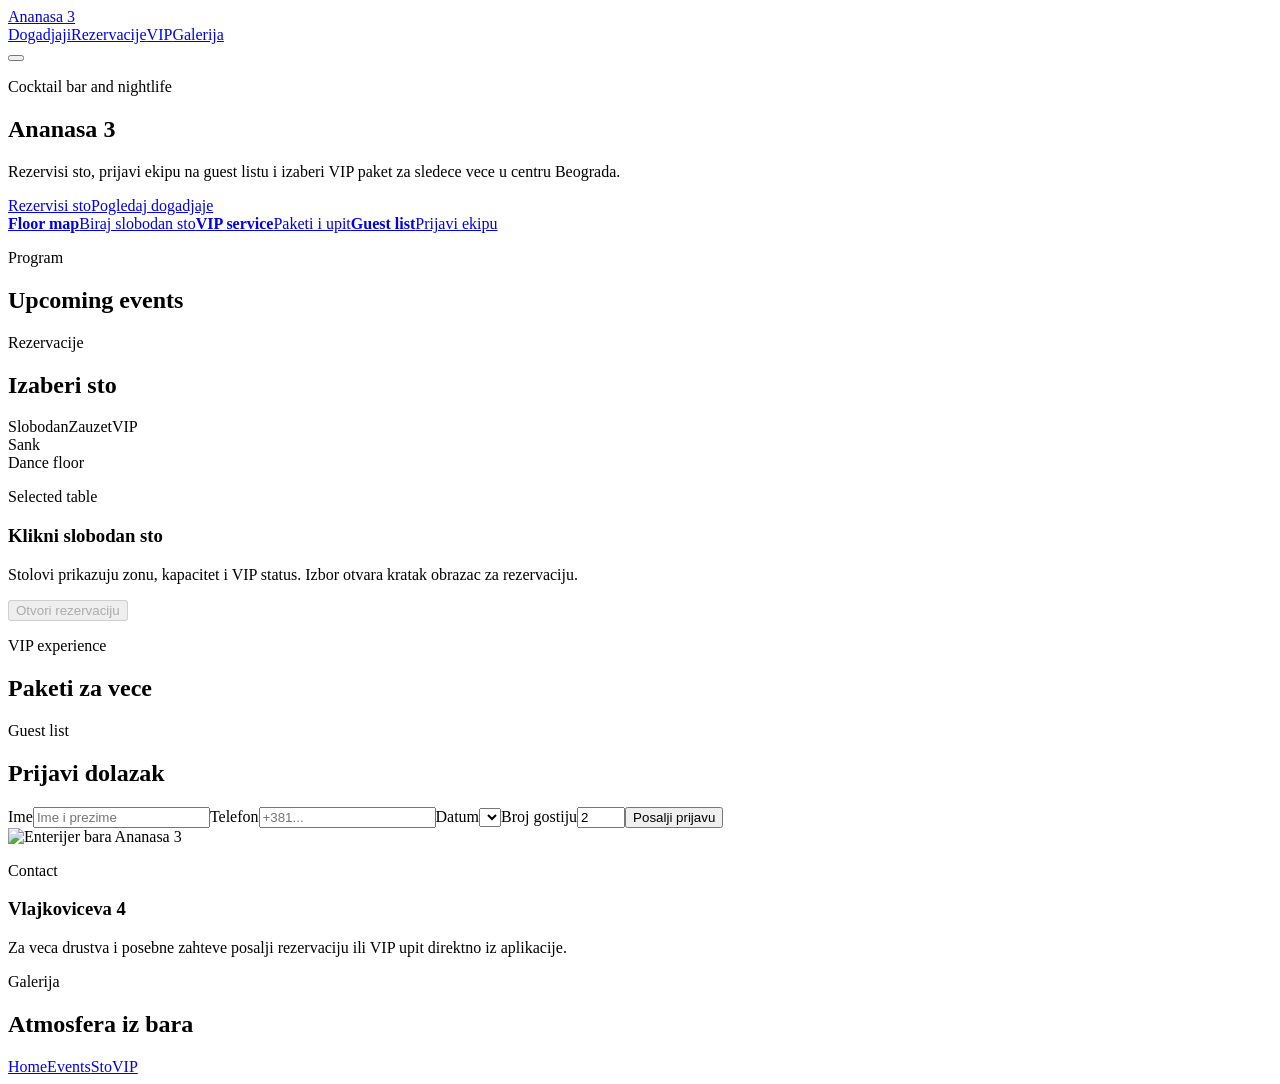
==== index.html @ ca8f6b73 "Add Ananasa demo page" ====
<!doctype html>
<html lang="sr">
  <head>
    <meta charset="UTF-8" />
    <meta name="viewport" content="width=device-width, initial-scale=1.0" />
    <title>Ananasa 3</title>
    <link rel="preconnect" href="https://fonts.googleapis.com" />
    <link rel="preconnect" href="https://fonts.gstatic.com" crossorigin />
    <link href="https://fonts.googleapis.com/css2?family=Inter:wght@400;500;600;700&family=Playfair+Display:wght@500;600;700&display=swap" rel="stylesheet" />
    <link rel="stylesheet" href="./styles.css" />
    <script src="./app.js" defer></script>
  </head>
  <body>
    <header class="site-header">
      <a class="brand" href="#home" aria-label="Ananasa 3 pocetna"><img src="https://media.base44.com/images/public/user_69c0e9232d58b2532dbbabdb/99ff3131a_472617629_639547871916582_2148296062729666960_n.jpg" alt="" /><span>Ananasa 3</span></a>
      <nav aria-label="Glavna navigacija"><a href="#events">Dogadjaji</a><a href="#tables">Rezervacije</a><a href="#vip">VIP</a><a href="#gallery">Galerija</a></nav>
      <button class="icon-button menu-toggle" type="button" aria-label="Otvori meni" aria-expanded="false"><span></span><span></span></button>
    </header>
    <main>
      <section id="home" class="hero"><div class="hero-media" aria-hidden="true"></div><div class="hero-copy"><p class="eyebrow">Cocktail bar and nightlife</p><h1>Ananasa <span>3</span></h1><p class="lede">Rezervisi sto, prijavi ekipu na guest listu i izaberi VIP paket za sledece vece u centru Beograda.</p><div class="hero-actions"><a class="button primary" href="#tables">Rezervisi sto</a><a class="button secondary" href="#events">Pogledaj dogadjaje</a></div></div><div class="hero-rail" aria-label="Brze akcije"><a href="#tables"><strong>Floor map</strong><span>Biraj slobodan sto</span></a><a href="#vip"><strong>VIP service</strong><span>Paketi i upit</span></a><a href="#guestlist"><strong>Guest list</strong><span>Prijavi ekipu</span></a></div></section>
      <section id="events" class="band"><div class="section-head"><p class="eyebrow">Program</p><h2>Upcoming events</h2></div><div id="event-grid" class="event-grid"></div></section>
      <section id="tables" class="band booking-band"><div class="section-head split-head"><div><p class="eyebrow">Rezervacije</p><h2>Izaberi sto</h2></div><div class="legend" aria-label="Legenda stolova"><span><i class="available"></i>Slobodan</span><span><i class="busy"></i>Zauzet</span><span><i class="vip"></i>VIP</span></div></div><div class="floor-wrap"><div class="floor-stage"><div class="bar-line">Sank</div><div id="table-map" class="table-map" aria-label="Mapa stolova"></div><div class="dance-floor">Dance floor</div></div><aside class="booking-panel"><p class="eyebrow">Selected table</p><h3 id="selected-table-title">Klikni slobodan sto</h3><p id="selected-table-copy">Stolovi prikazuju zonu, kapacitet i VIP status. Izbor otvara kratak obrazac za rezervaciju.</p><button id="reserve-selected" class="button primary full" type="button" disabled>Otvori rezervaciju</button></aside></div></section>
      <section id="vip" class="band"><div class="section-head"><p class="eyebrow">VIP experience</p><h2>Paketi za vece</h2></div><div id="vip-grid" class="vip-grid"></div></section>
      <section id="guestlist" class="band forms-band"><div class="section-head"><p class="eyebrow">Guest list</p><h2>Prijavi dolazak</h2></div><div class="form-layout"><form id="guest-form" class="surface-form"><label>Ime<input name="name" autocomplete="name" required placeholder="Ime i prezime" /></label><label>Telefon<input name="phone" autocomplete="tel" required placeholder="+381..." /></label><label>Datum<select name="event" id="guest-event" required></select></label><label>Broj gostiju<input name="guests" type="number" min="1" max="12" value="2" required /></label><button class="button primary" type="submit">Posalji prijavu</button></form><div class="editorial"><img src="https://media.base44.com/images/public/6a0f6ab8b7a925941d91c273/33bd55648_2025-05-072.webp" alt="Enterijer bara Ananasa 3" /><div><p class="eyebrow">Contact</p><h3>Vlajkoviceva 4</h3><p>Za veca drustva i posebne zahteve posalji rezervaciju ili VIP upit direktno iz aplikacije.</p></div></div></div></section>
      <section id="gallery" class="band gallery-band"><div class="section-head"><p class="eyebrow">Galerija</p><h2>Atmosfera iz bara</h2></div><div id="gallery-grid" class="gallery-grid"></div></section>
    </main>
    <nav class="mobile-dock" aria-label="Mobilna navigacija"><a href="#home">Home</a><a href="#events">Events</a><a href="#tables">Sto</a><a href="#vip">VIP</a></nav>
    <dialog id="action-modal"><button class="icon-button modal-close" type="button" aria-label="Zatvori">x</button><div id="modal-content"></div></dialog><div id="toast" role="status" aria-live="polite"></div>
  </body>
</html>
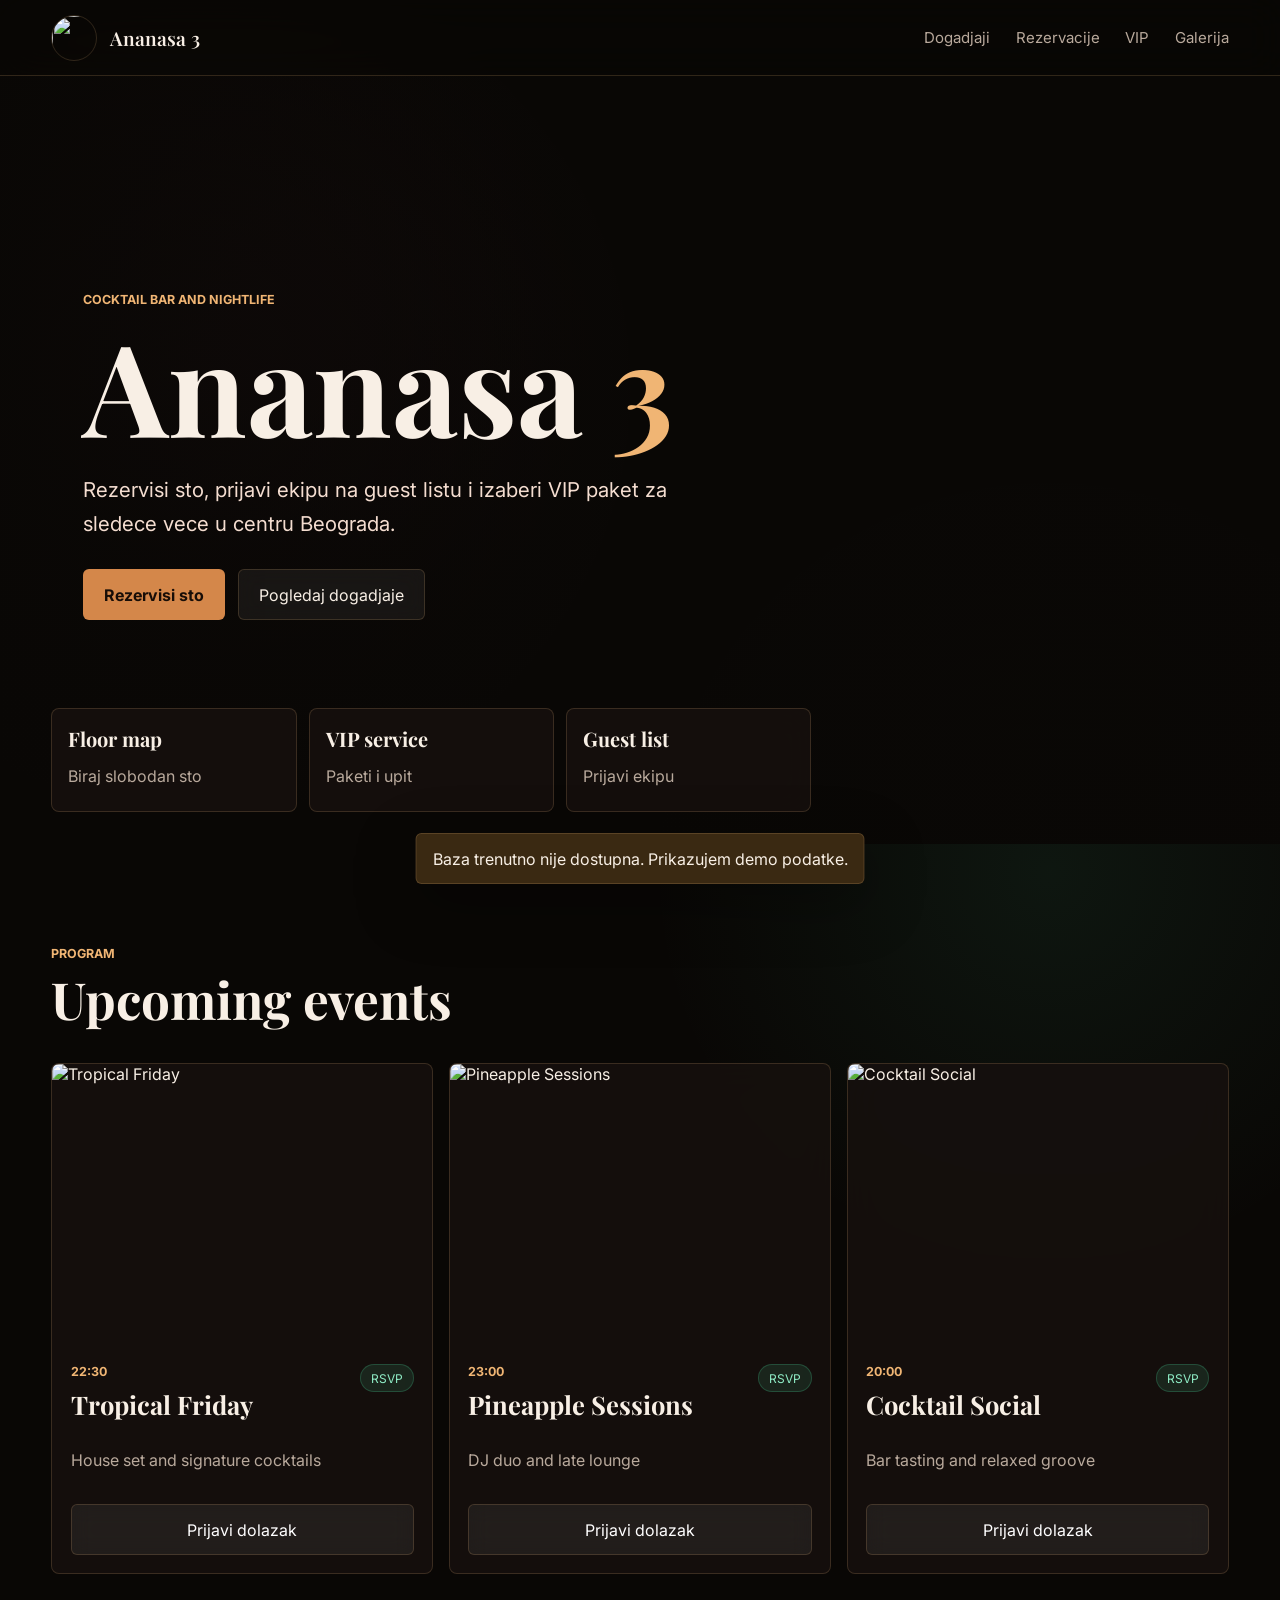
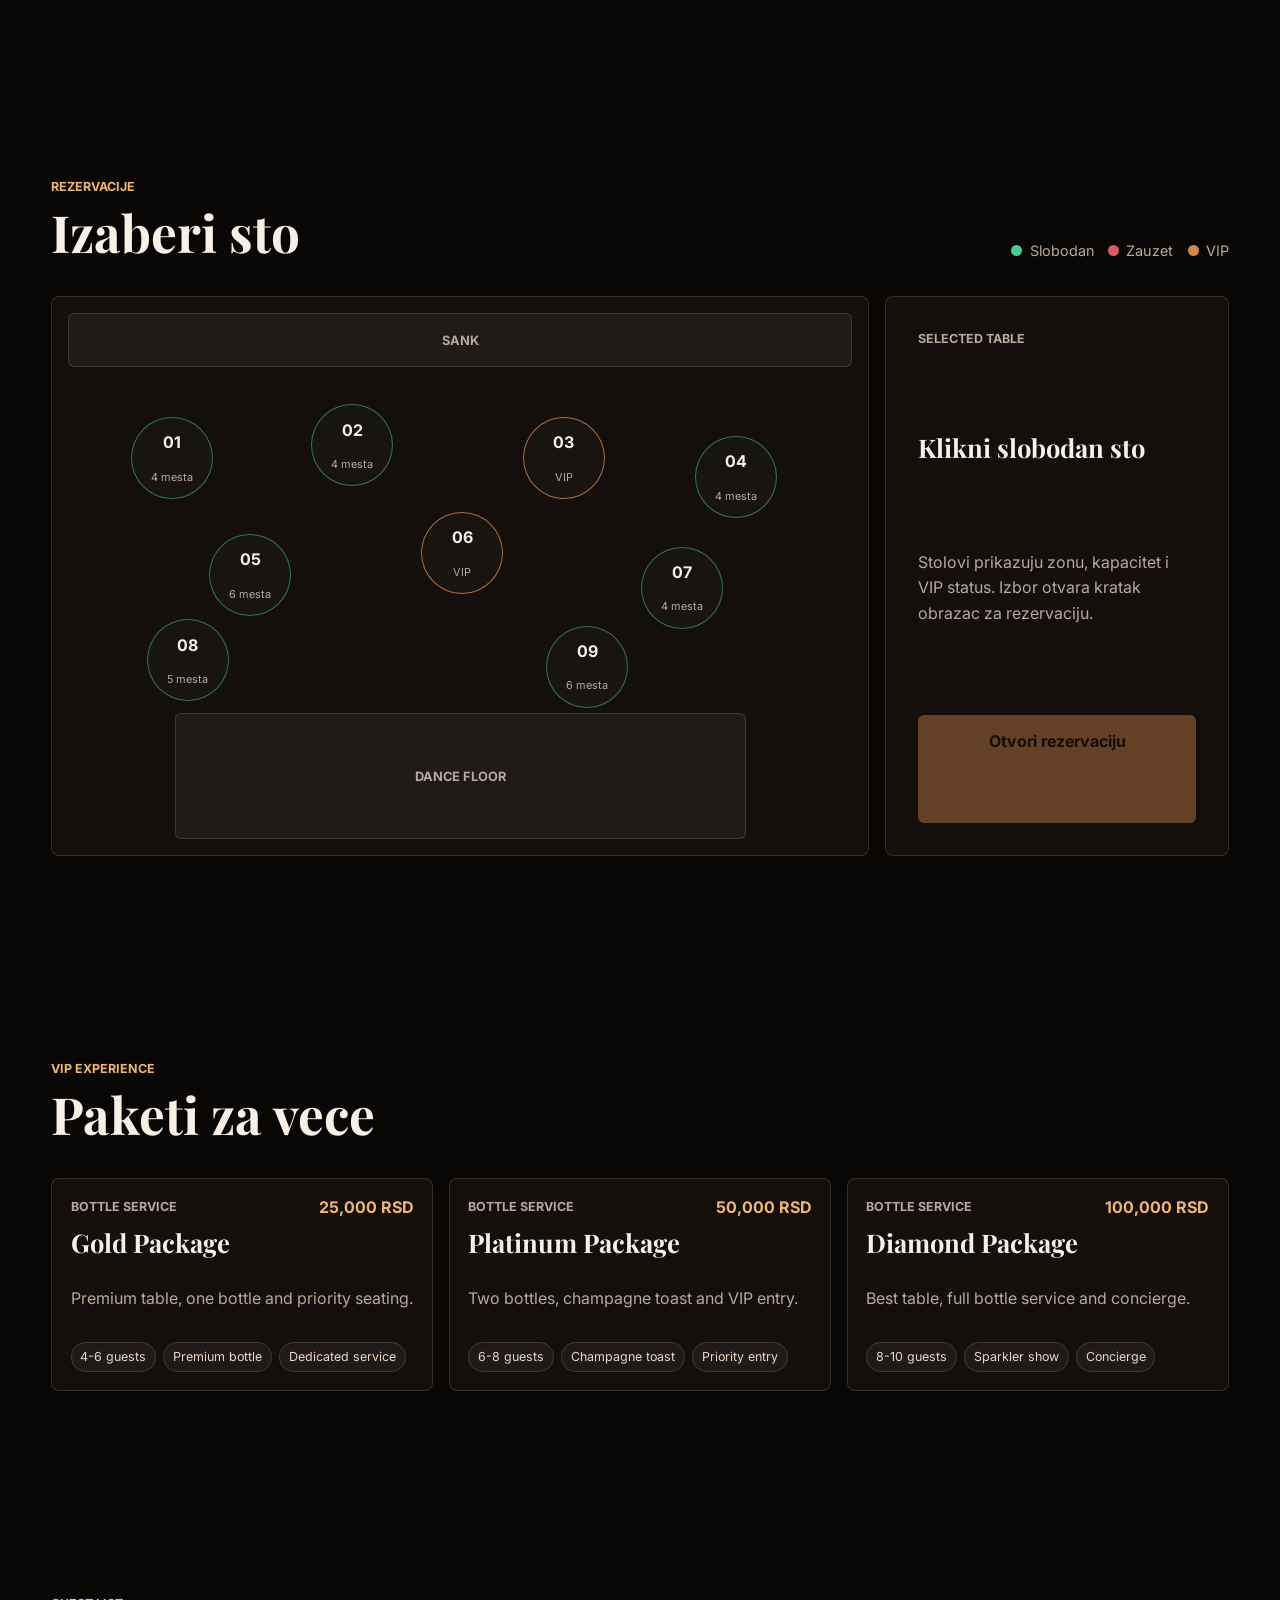
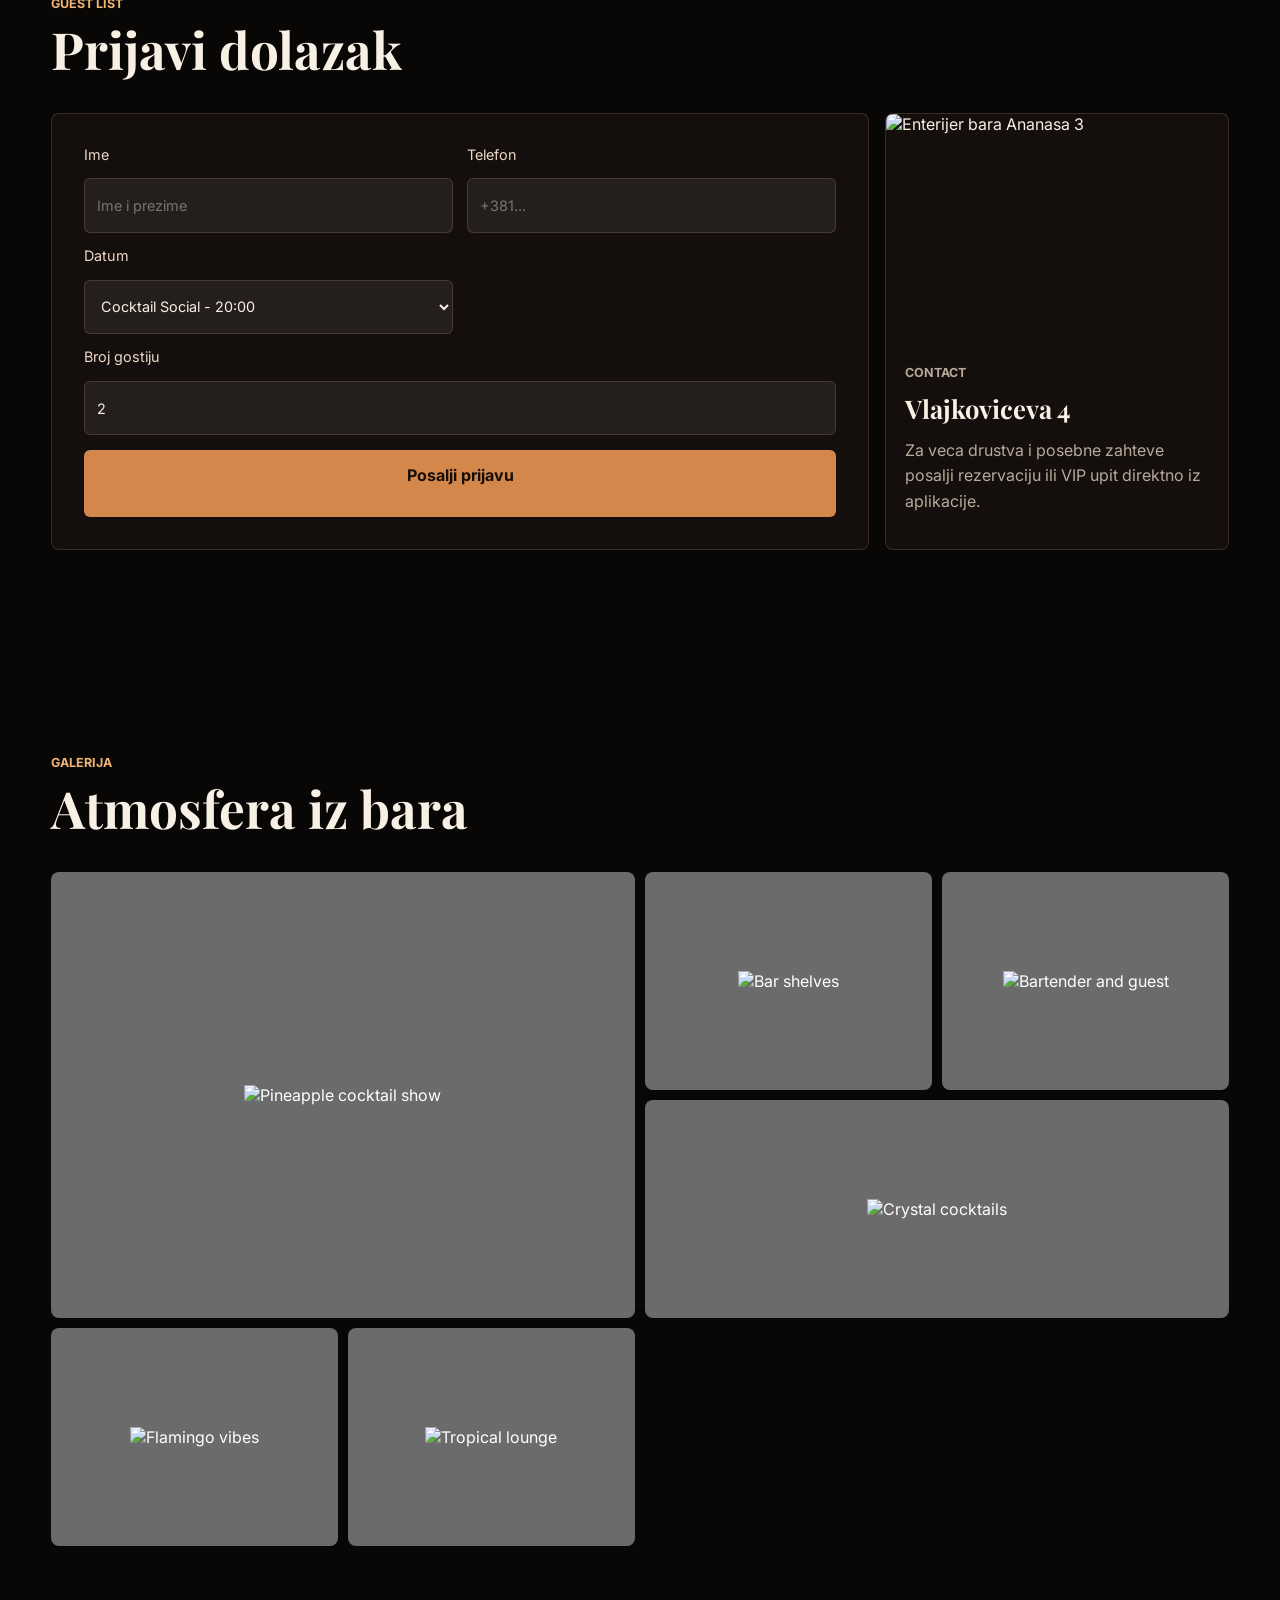
==== commit 1b039fe8: "Bust cached booking script on demo" ====
--- a/index.html
+++ b/index.html
@@ -8,7 +8,7 @@
     <link rel="preconnect" href="https://fonts.gstatic.com" crossorigin />
     <link href="https://fonts.googleapis.com/css2?family=Inter:wght@400;500;600;700&family=Playfair+Display:wght@500;600;700&display=swap" rel="stylesheet" />
     <link rel="stylesheet" href="./styles.css" />
-    <script src="./app.js" defer></script>
+    <script src="./app.js?v=20260522-booking-fix" defer></script>
   </head>
   <body>
     <header class="site-header">
--- a/styles.css
+++ b/styles.css
@@ -0,0 +1 @@
+:root{color-scheme:dark;--bg:#090705;--panel:rgba(22,17,14,.88);--text:#f8efe5;--muted:#b9a99c;--line:rgba(232,180,124,.18);--gold:#d4874a;--peach:#f0b574;--green:#4acb91;--red:#d65d65;--display:"Playfair Display",Georgia,serif;--body:"Inter",Arial,sans-serif}*{box-sizing:border-box}html{scroll-behavior:smooth}body{background:radial-gradient(circle at 16% 8%,rgba(207,93,138,.14),transparent 27rem),radial-gradient(circle at 82% 18%,rgba(74,203,145,.08),transparent 25rem),var(--bg);color:var(--text);font-family:var(--body);margin:0}a{color:inherit;text-decoration:none}button,input,select,textarea{font:inherit}.site-header{align-items:center;backdrop-filter:blur(18px);background:rgba(9,7,5,.76);border-bottom:1px solid var(--line);display:flex;gap:1rem;height:76px;justify-content:space-between;left:0;padding:0 clamp(1rem,4vw,4rem);position:fixed;right:0;top:0;z-index:10}.brand,.brand img,.site-header nav,.hero-actions,.legend,.icon-button{align-items:center;display:flex}.brand{gap:.8rem;font-family:var(--display);font-size:1.2rem;font-weight:600}.brand img{border:1px solid var(--line);border-radius:50%;height:46px;object-fit:cover;width:46px}.site-header nav{color:var(--muted);font-size:.94rem;gap:clamp(.8rem,2vw,1.8rem)}.site-header nav a:hover,.mobile-dock a:hover{color:var(--peach)}.menu-toggle{display:none;flex-direction:column;gap:5px}.menu-toggle span{background:currentColor;height:2px;width:18px}main{overflow:hidden;padding-top:76px}.hero{display:grid;min-height:calc(100svh - 132px);padding:clamp(1rem,3vw,2rem);place-items:end start;position:relative}.hero-media{background:linear-gradient(90deg,rgba(9,7,5,.92),rgba(9,7,5,.45) 52%,rgba(9,7,5,.8)),linear-gradient(180deg,rgba(9,7,5,.16),rgba(9,7,5,.95)),url("https://media.base44.com/images/public/6a0f6ab8b7a925941d91c273/b2779a528_2025-05-071.jpg") center/cover;inset:0;position:absolute}.hero-copy{max-width:720px;padding:clamp(1rem,4vw,4rem);padding-bottom:clamp(10rem,15vw,13rem);position:relative;z-index:1}.eyebrow{color:var(--peach);font-size:.78rem;font-weight:700;letter-spacing:0;margin:0 0 .75rem;text-transform:uppercase}h1,h2,h3{font-family:var(--display);letter-spacing:0;line-height:1.04;margin:0}h1{font-size:clamp(3.7rem,10vw,9rem)}h1 span,.price{color:var(--peach)}h2{font-size:clamp(2rem,4vw,4.5rem)}h3{font-size:clamp(1.35rem,2vw,2rem)}.lede{color:#f4ddd0;font-size:clamp(1rem,1.6vw,1.3rem);line-height:1.65;max-width:590px}.hero-actions{flex-wrap:wrap;gap:.8rem;margin-top:1.8rem}.button,.icon-button{border:1px solid transparent;cursor:pointer;transition:180ms ease}.button{border-radius:6px;display:inline-flex;justify-content:center;min-height:48px;padding:.9rem 1.25rem}.button.primary{background:var(--gold);color:#170d07;font-weight:700}.button.primary:hover{background:var(--peach)}.button.secondary{backdrop-filter:blur(10px);background:rgba(255,255,255,.06);border-color:var(--line)}.button.secondary:hover,.icon-button:hover{border-color:rgba(240,181,116,.44);color:var(--peach)}.button.full{width:100%}.button:disabled{cursor:not-allowed;opacity:.42}.hero-rail{bottom:clamp(1rem,3vw,2rem);display:grid;gap:.75rem;grid-template-columns:repeat(3,minmax(0,1fr));left:clamp(1rem,4vw,4rem);max-width:760px;position:absolute;right:clamp(1rem,4vw,4rem);z-index:1}.hero-rail a,.event-card,.package-card,.booking-panel,.floor-stage,.surface-form,.editorial,dialog{backdrop-filter:blur(18px);background:var(--panel);border:1px solid var(--line)}.hero-rail a{border-radius:8px;display:grid;gap:.35rem;min-height:104px;padding:1rem}.hero-rail strong{font-family:var(--display);font-size:1.25rem}.hero-rail span,.muted,.event-meta,.booking-panel p,.package-card p,.editorial p{color:var(--muted);line-height:1.6}.band{padding:clamp(4rem,8vw,7rem) clamp(1rem,4vw,4rem);position:relative}.section-head{margin-bottom:clamp(1.4rem,3vw,2.3rem)}.split-head,.floor-wrap,.form-layout{display:grid;gap:1rem;grid-template-columns:minmax(0,1fr) minmax(290px,.42fr)}.legend{align-self:end;flex-wrap:wrap;gap:.9rem;justify-content:end}.legend span{align-items:center;color:var(--muted);display:inline-flex;gap:.45rem;font-size:.9rem}.legend i{border-radius:50%;display:block;height:11px;width:11px}.legend .available{background:var(--green)}.legend .busy{background:var(--red)}.legend .vip{background:var(--gold)}.event-grid,.vip-grid{display:grid;gap:1rem;grid-template-columns:repeat(3,minmax(0,1fr))}.event-card,.package-card{border-radius:8px;overflow:hidden}.event-card img{aspect-ratio:1.35;display:block;object-fit:cover;width:100%}.event-body,.package-card{display:grid;gap:.9rem;padding:1.15rem}.event-top,.package-top{align-items:start;display:flex;gap:.8rem;justify-content:space-between}.pill{background:rgba(74,203,145,.12);border:1px solid rgba(74,203,145,.24);border-radius:999px;color:#90edc6;font-size:.75rem;padding:.35rem .6rem;white-space:nowrap}.floor-stage,.booking-panel{border-radius:8px}.floor-stage{min-height:560px;overflow:hidden;padding:1rem;position:relative}.bar-line,.dance-floor{background:rgba(255,255,255,.05);border:1px solid var(--line);border-radius:6px;color:var(--muted);display:grid;font-size:.8rem;font-weight:700;letter-spacing:0;place-items:center;text-transform:uppercase}.bar-line{height:54px}.dance-floor{bottom:1rem;height:126px;left:15%;position:absolute;right:15%}.table-map{inset:82px 1rem 160px;position:absolute}.table{align-items:center;background:#181410;border:1px solid rgba(74,203,145,.52);border-radius:50%;color:var(--text);display:grid;height:clamp(58px,7vw,82px);justify-items:center;padding:.35rem;position:absolute;text-align:center;width:clamp(58px,7vw,82px)}.table span{color:var(--muted);font-size:.68rem}.table:hover,.table.selected{box-shadow:0 0 0 3px rgba(240,181,116,.16);transform:translateY(-2px)}.table.vip{border-color:rgba(212,135,74,.78)}.table.busy{border-color:rgba(214,93,101,.44);color:#a89891;cursor:not-allowed}.booking-panel{display:grid;gap:1rem;min-height:300px;padding:clamp(1rem,2.5vw,2rem)}.package-card{cursor:pointer}.package-card:hover{border-color:rgba(240,181,116,.42);transform:translateY(-2px)}.price{font-weight:700}.feature-list{display:flex;flex-wrap:wrap;gap:.45rem}.feature-list span{background:rgba(255,255,255,.05);border:1px solid var(--line);border-radius:999px;color:#ead5c7;font-size:.78rem;padding:.38rem .55rem}.surface-form{border-radius:8px;display:grid;gap:.9rem;grid-template-columns:repeat(2,minmax(0,1fr));padding:clamp(1rem,2.5vw,2rem)}label{color:#edd8ca;display:grid;gap:.45rem;font-size:.9rem}input,select,textarea{background:rgba(255,255,255,.07);border:1px solid var(--line);border-radius:6px;color:var(--text);min-height:46px;padding:.75rem;width:100%}textarea{min-height:100px;resize:vertical}.surface-form button,.surface-form label:last-of-type{grid-column:1/-1}.editorial{border-radius:8px;display:grid;grid-template-rows:minmax(230px,1fr) auto;overflow:hidden}.editorial img{height:100%;object-fit:cover;width:100%}.editorial div{padding:1.2rem}.gallery-grid{display:grid;gap:.65rem;grid-auto-rows:clamp(120px,17vw,245px);grid-template-columns:repeat(4,minmax(0,1fr))}.gallery-button{border:0;border-radius:8px;cursor:zoom-in;min-height:0;overflow:hidden;padding:0}.gallery-button img{height:100%;object-fit:cover;transition:transform 300ms ease;width:100%}.gallery-button:hover img{transform:scale(1.04)}.gallery-button.wide{grid-column:span 2}.gallery-button.tall{grid-row:span 2}.icon-button{background:rgba(255,255,255,.06);border-color:var(--line);border-radius:6px;color:var(--text);height:42px;justify-content:center;width:42px}dialog{border-radius:8px;color:var(--text);max-height:calc(100vh - 2rem);max-width:min(560px,calc(100vw - 2rem));padding:clamp(1rem,3vw,2rem);width:100%}dialog::backdrop{backdrop-filter:blur(8px);background:rgba(0,0,0,.78)}.modal-close{position:absolute;right:1rem;top:1rem}.modal-stack,.modal-form{display:grid;gap:.85rem}.modal-form{margin-top:1rem}.modal-form.two{grid-template-columns:repeat(2,minmax(0,1fr))}.modal-form .wide{grid-column:1/-1}.lightbox-image{border-radius:6px;max-height:70vh;object-fit:contain;width:100%}#toast{background:#24170f;border:1px solid var(--line);border-radius:6px;bottom:1rem;box-shadow:0 18px 60px rgba(0,0,0,.35);left:50%;opacity:0;padding:.9rem 1rem;pointer-events:none;position:fixed;transform:translate(-50%,1rem);transition:180ms ease;z-index:30}#toast.show{opacity:1;transform:translate(-50%,0)}#toast[data-tone="warning"]{background:#3a2912}#toast[data-tone="error"]{background:#3b1719}.mobile-dock{display:none}@media(max-width:920px){.site-header nav{background:rgba(9,7,5,.96);border:1px solid var(--line);border-radius:8px;display:none;flex-direction:column;left:1rem;padding:1rem;position:absolute;right:1rem;top:68px}.site-header nav.open,.menu-toggle{display:flex}.hero-copy{align-self:center;padding-bottom:18rem}.hero-rail,.event-grid,.vip-grid,.split-head,.floor-wrap,.form-layout{grid-template-columns:1fr}.hero-rail{position:absolute}.legend{justify-content:start}.gallery-grid{grid-template-columns:repeat(2,minmax(0,1fr))}}@media(max-width:640px){main{padding-bottom:68px}.site-header{height:68px}.brand img{height:40px;width:40px}.hero-copy{padding-inline:.25rem}.hero-rail{left:1rem;right:1rem}.band{padding-inline:1rem}.floor-stage{min-height:490px}.table-map{bottom:146px}.surface-form,.modal-form.two{grid-template-columns:1fr}.mobile-dock{backdrop-filter:blur(18px);background:rgba(9,7,5,.92);border-top:1px solid var(--line);bottom:0;display:grid;font-size:.82rem;grid-template-columns:repeat(4,minmax(0,1fr));left:0;position:fixed;right:0;text-align:center;z-index:12}.mobile-dock a{color:var(--muted);min-height:64px;padding:1.35rem .35rem}}
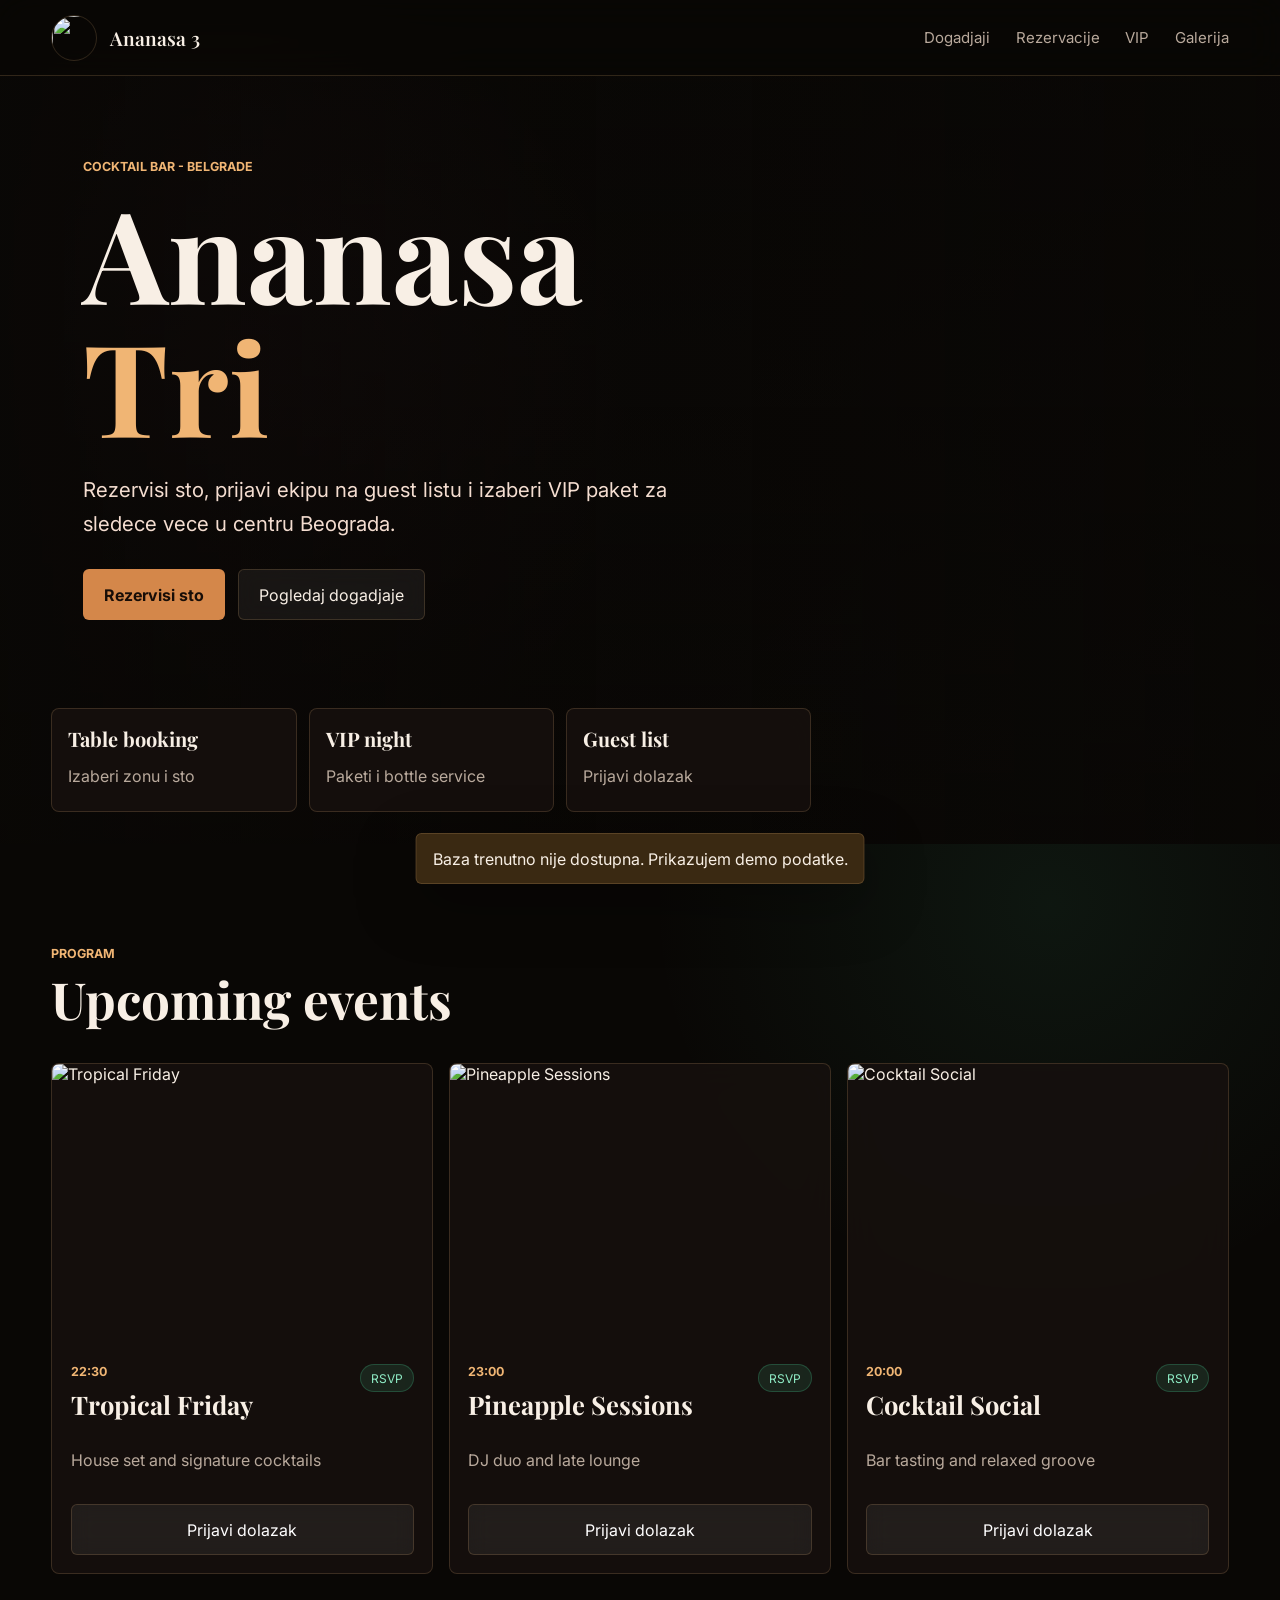
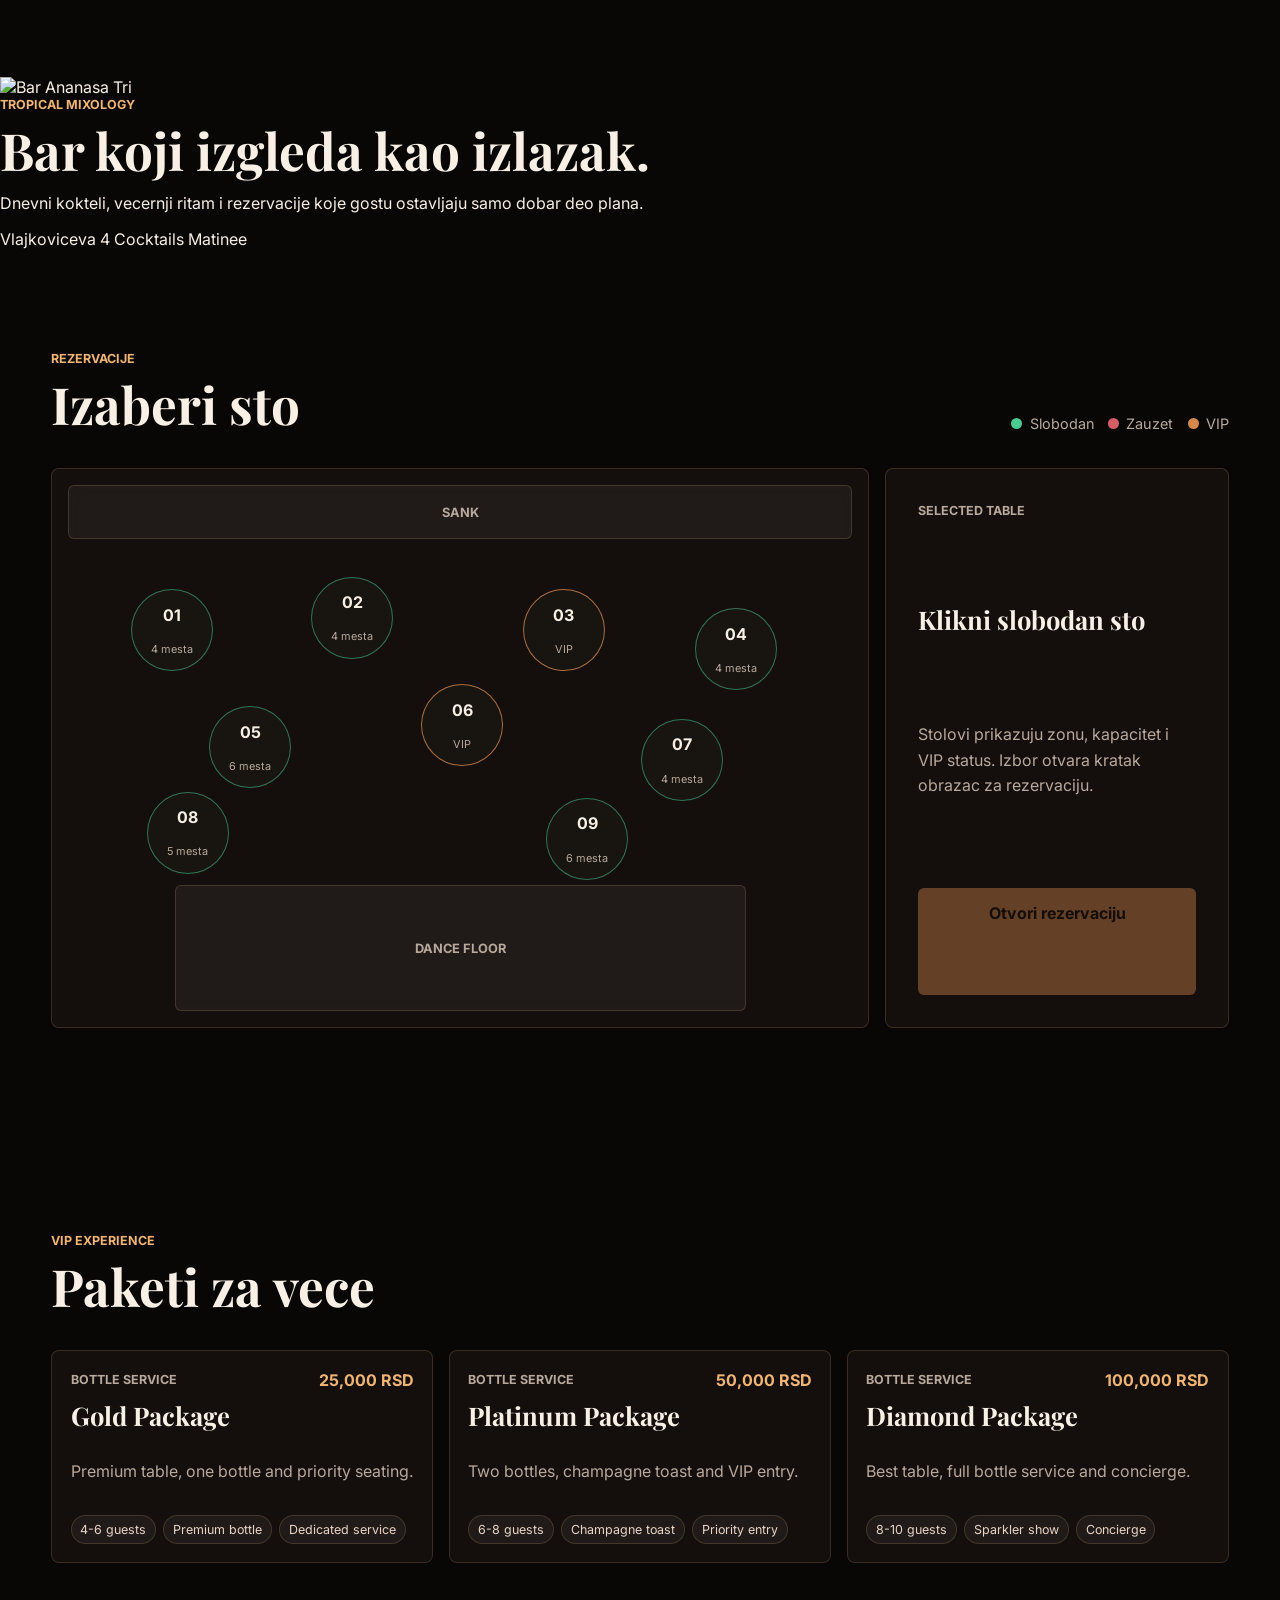
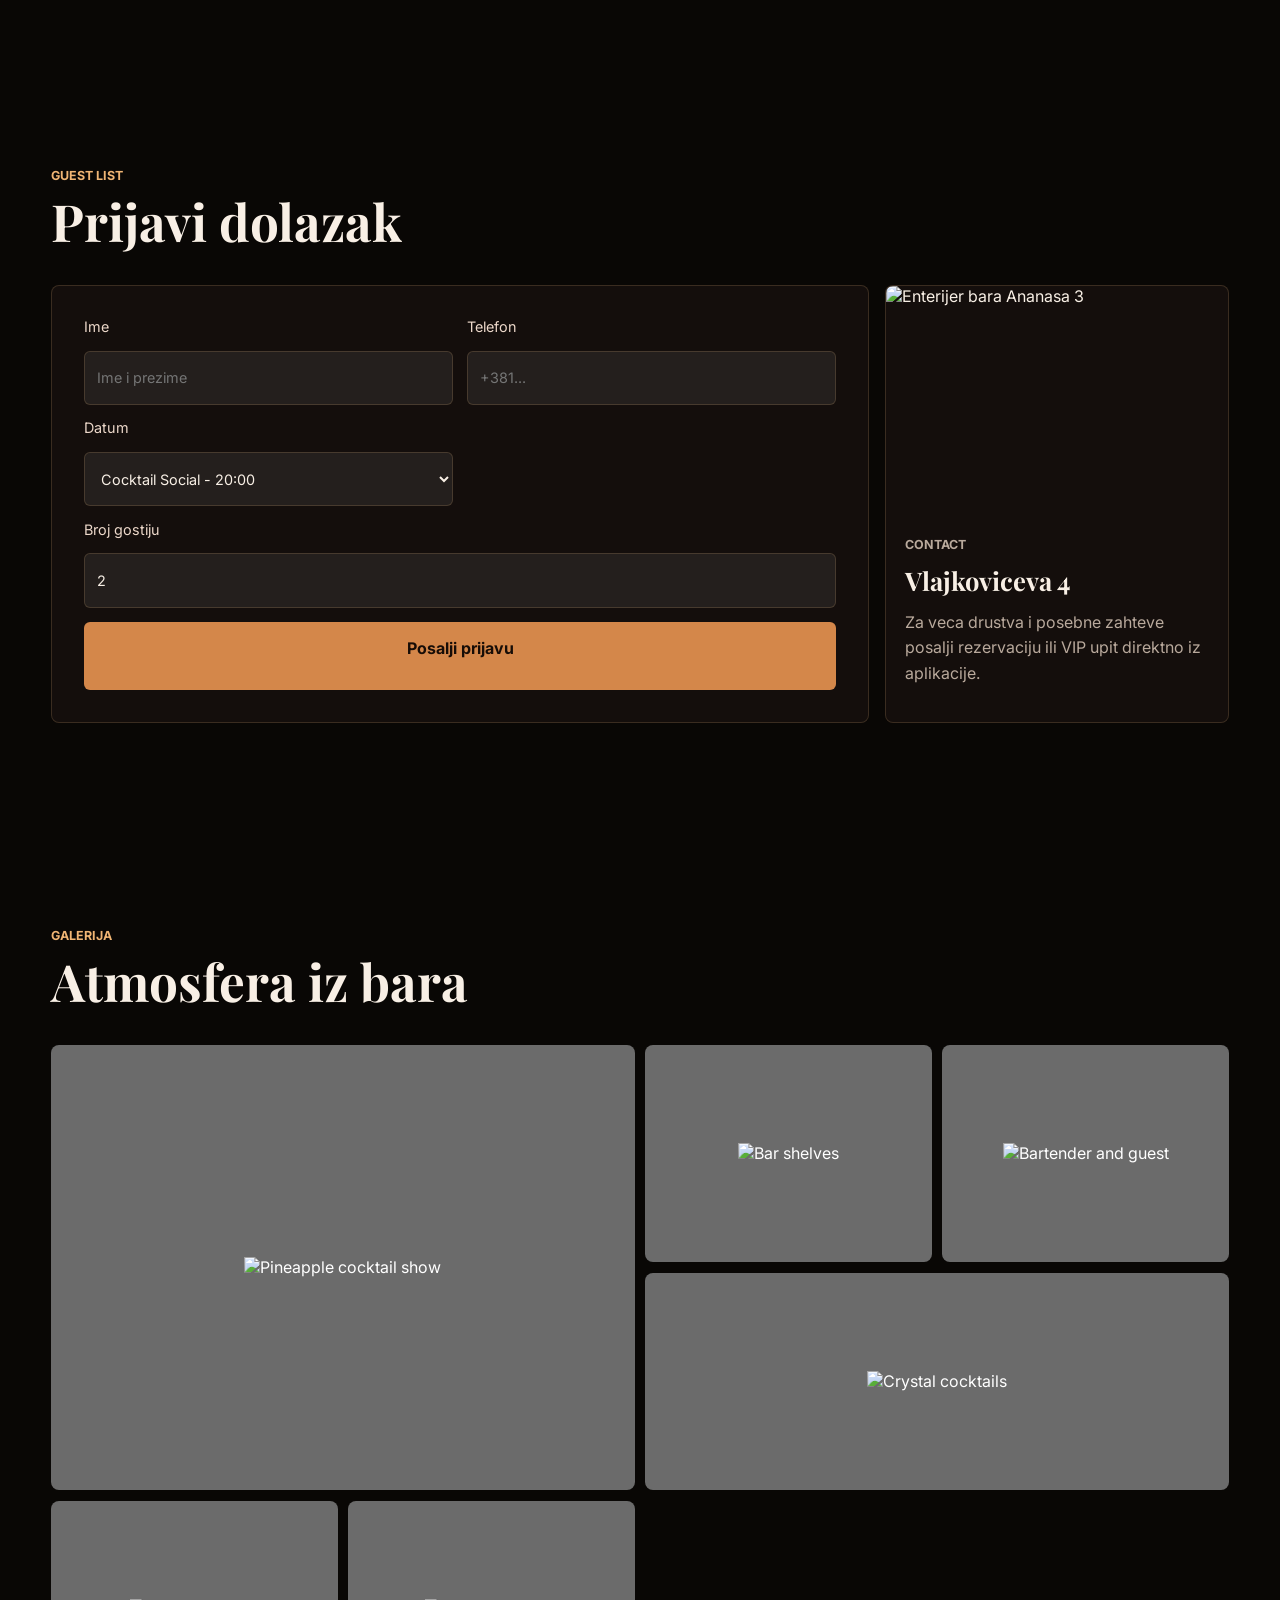
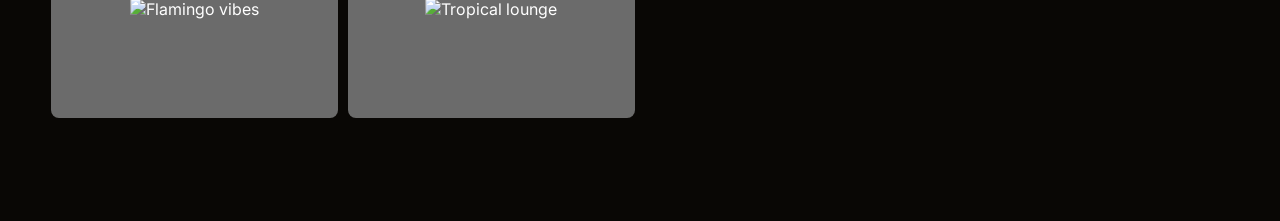
==== commit 52ebf617: "Refresh public Ananasa layout" ====
--- a/index.html
+++ b/index.html
@@ -6,25 +6,180 @@
     <title>Ananasa 3</title>
     <link rel="preconnect" href="https://fonts.googleapis.com" />
     <link rel="preconnect" href="https://fonts.gstatic.com" crossorigin />
-    <link href="https://fonts.googleapis.com/css2?family=Inter:wght@400;500;600;700&family=Playfair+Display:wght@500;600;700&display=swap" rel="stylesheet" />
-    <link rel="stylesheet" href="./styles.css" />
-    <script src="./app.js?v=20260522-booking-fix" defer></script>
+    <link
+      href="https://fonts.googleapis.com/css2?family=Inter:wght@400;500;600;700&family=Playfair+Display:wght@500;600;700&display=swap"
+      rel="stylesheet"
+    />
+    <link rel="stylesheet" href="./styles.css?v=20260522-brand-1" />
+    <script src="./app.js?v=20260522-brand-1" defer></script>
   </head>
   <body>
     <header class="site-header">
-      <a class="brand" href="#home" aria-label="Ananasa 3 pocetna"><img src="https://media.base44.com/images/public/user_69c0e9232d58b2532dbbabdb/99ff3131a_472617629_639547871916582_2148296062729666960_n.jpg" alt="" /><span>Ananasa 3</span></a>
-      <nav aria-label="Glavna navigacija"><a href="#events">Dogadjaji</a><a href="#tables">Rezervacije</a><a href="#vip">VIP</a><a href="#gallery">Galerija</a></nav>
-      <button class="icon-button menu-toggle" type="button" aria-label="Otvori meni" aria-expanded="false"><span></span><span></span></button>
+      <a class="brand" href="#home" aria-label="Ananasa 3 pocetna">
+        <img
+          src="https://media.base44.com/images/public/user_69c0e9232d58b2532dbbabdb/99ff3131a_472617629_639547871916582_2148296062729666960_n.jpg"
+          alt=""
+        />
+        <span>Ananasa 3</span>
+      </a>
+      <nav aria-label="Glavna navigacija">
+        <a href="#events">Dogadjaji</a>
+        <a href="#tables">Rezervacije</a>
+        <a href="#vip">VIP</a>
+        <a href="#gallery">Galerija</a>
+      </nav>
+      <button class="icon-button menu-toggle" type="button" aria-label="Otvori meni" aria-expanded="false">
+        <span></span>
+        <span></span>
+      </button>
     </header>
+
     <main>
-      <section id="home" class="hero"><div class="hero-media" aria-hidden="true"></div><div class="hero-copy"><p class="eyebrow">Cocktail bar and nightlife</p><h1>Ananasa <span>3</span></h1><p class="lede">Rezervisi sto, prijavi ekipu na guest listu i izaberi VIP paket za sledece vece u centru Beograda.</p><div class="hero-actions"><a class="button primary" href="#tables">Rezervisi sto</a><a class="button secondary" href="#events">Pogledaj dogadjaje</a></div></div><div class="hero-rail" aria-label="Brze akcije"><a href="#tables"><strong>Floor map</strong><span>Biraj slobodan sto</span></a><a href="#vip"><strong>VIP service</strong><span>Paketi i upit</span></a><a href="#guestlist"><strong>Guest list</strong><span>Prijavi ekipu</span></a></div></section>
-      <section id="events" class="band"><div class="section-head"><p class="eyebrow">Program</p><h2>Upcoming events</h2></div><div id="event-grid" class="event-grid"></div></section>
-      <section id="tables" class="band booking-band"><div class="section-head split-head"><div><p class="eyebrow">Rezervacije</p><h2>Izaberi sto</h2></div><div class="legend" aria-label="Legenda stolova"><span><i class="available"></i>Slobodan</span><span><i class="busy"></i>Zauzet</span><span><i class="vip"></i>VIP</span></div></div><div class="floor-wrap"><div class="floor-stage"><div class="bar-line">Sank</div><div id="table-map" class="table-map" aria-label="Mapa stolova"></div><div class="dance-floor">Dance floor</div></div><aside class="booking-panel"><p class="eyebrow">Selected table</p><h3 id="selected-table-title">Klikni slobodan sto</h3><p id="selected-table-copy">Stolovi prikazuju zonu, kapacitet i VIP status. Izbor otvara kratak obrazac za rezervaciju.</p><button id="reserve-selected" class="button primary full" type="button" disabled>Otvori rezervaciju</button></aside></div></section>
-      <section id="vip" class="band"><div class="section-head"><p class="eyebrow">VIP experience</p><h2>Paketi za vece</h2></div><div id="vip-grid" class="vip-grid"></div></section>
-      <section id="guestlist" class="band forms-band"><div class="section-head"><p class="eyebrow">Guest list</p><h2>Prijavi dolazak</h2></div><div class="form-layout"><form id="guest-form" class="surface-form"><label>Ime<input name="name" autocomplete="name" required placeholder="Ime i prezime" /></label><label>Telefon<input name="phone" autocomplete="tel" required placeholder="+381..." /></label><label>Datum<select name="event" id="guest-event" required></select></label><label>Broj gostiju<input name="guests" type="number" min="1" max="12" value="2" required /></label><button class="button primary" type="submit">Posalji prijavu</button></form><div class="editorial"><img src="https://media.base44.com/images/public/6a0f6ab8b7a925941d91c273/33bd55648_2025-05-072.webp" alt="Enterijer bara Ananasa 3" /><div><p class="eyebrow">Contact</p><h3>Vlajkoviceva 4</h3><p>Za veca drustva i posebne zahteve posalji rezervaciju ili VIP upit direktno iz aplikacije.</p></div></div></div></section>
-      <section id="gallery" class="band gallery-band"><div class="section-head"><p class="eyebrow">Galerija</p><h2>Atmosfera iz bara</h2></div><div id="gallery-grid" class="gallery-grid"></div></section>
+      <section id="home" class="hero">
+        <div class="hero-media" aria-hidden="true"></div>
+        <div class="hero-copy">
+          <p class="eyebrow">Cocktail bar - Belgrade</p>
+          <h1>Ananasa <span>Tri</span></h1>
+          <p class="lede">
+            Rezervisi sto, prijavi ekipu na guest listu i izaberi VIP paket za sledece vece u centru Beograda.
+          </p>
+          <div class="hero-actions">
+            <a class="button primary" href="#tables">Rezervisi sto</a>
+            <a class="button secondary" href="#events">Pogledaj dogadjaje</a>
+          </div>
+        </div>
+        <div class="hero-rail" aria-label="Brze akcije">
+          <a href="#tables"><strong>Table booking</strong><span>Izaberi zonu i sto</span></a>
+          <a href="#vip"><strong>VIP night</strong><span>Paketi i bottle service</span></a>
+          <a href="#guestlist"><strong>Guest list</strong><span>Prijavi dolazak</span></a>
+        </div>
+      </section>
+
+      <section id="events" class="band">
+        <div class="section-head">
+          <p class="eyebrow">Program</p>
+          <h2>Upcoming events</h2>
+        </div>
+        <div id="event-grid" class="event-grid"></div>
+      </section>
+
+      <section class="signature-band" aria-label="Ananasa atmosfera">
+        <div class="signature-photo">
+          <img
+            src="https://media.base44.com/images/public/6a0f6ab8b7a925941d91c273/99e62382b_unnamed5.webp"
+            alt="Bar Ananasa Tri"
+          />
+        </div>
+        <div class="signature-copy">
+          <p class="eyebrow">Tropical mixology</p>
+          <h2>Bar koji izgleda kao izlazak.</h2>
+          <p>
+            Dnevni kokteli, vecernji ritam i rezervacije koje gostu ostavljaju samo dobar deo plana.
+          </p>
+          <div class="signature-marks">
+            <span>Vlajkoviceva 4</span>
+            <span>Cocktails</span>
+            <span>Matinee</span>
+          </div>
+        </div>
+      </section>
+
+      <section id="tables" class="band booking-band">
+        <div class="section-head split-head">
+          <div>
+            <p class="eyebrow">Rezervacije</p>
+            <h2>Izaberi sto</h2>
+          </div>
+          <div class="legend" aria-label="Legenda stolova">
+            <span><i class="available"></i>Slobodan</span>
+            <span><i class="busy"></i>Zauzet</span>
+            <span><i class="vip"></i>VIP</span>
+          </div>
+        </div>
+        <div class="floor-wrap">
+          <div class="floor-stage">
+            <div class="bar-line">Sank</div>
+            <div id="table-map" class="table-map" aria-label="Mapa stolova"></div>
+            <div class="dance-floor">Dance floor</div>
+          </div>
+          <aside class="booking-panel">
+            <p class="eyebrow">Selected table</p>
+            <h3 id="selected-table-title">Klikni slobodan sto</h3>
+            <p id="selected-table-copy">
+              Stolovi prikazuju zonu, kapacitet i VIP status. Izbor otvara kratak obrazac za rezervaciju.
+            </p>
+            <button id="reserve-selected" class="button primary full" type="button" disabled>Otvori rezervaciju</button>
+          </aside>
+        </div>
+      </section>
+
+      <section id="vip" class="band">
+        <div class="section-head">
+          <p class="eyebrow">VIP experience</p>
+          <h2>Paketi za vece</h2>
+        </div>
+        <div id="vip-grid" class="vip-grid"></div>
+      </section>
+
+      <section id="guestlist" class="band forms-band">
+        <div class="section-head">
+          <p class="eyebrow">Guest list</p>
+          <h2>Prijavi dolazak</h2>
+        </div>
+        <div class="form-layout">
+          <form id="guest-form" class="surface-form">
+            <label>
+              Ime
+              <input name="name" autocomplete="name" required placeholder="Ime i prezime" />
+            </label>
+            <label>
+              Telefon
+              <input name="phone" autocomplete="tel" required placeholder="+381..." />
+            </label>
+            <label>
+              Datum
+              <select name="event" id="guest-event" required></select>
+            </label>
+            <label>
+              Broj gostiju
+              <input name="guests" type="number" min="1" max="12" value="2" required />
+            </label>
+            <button class="button primary" type="submit">Posalji prijavu</button>
+          </form>
+          <div class="editorial">
+            <img
+              src="https://media.base44.com/images/public/6a0f6ab8b7a925941d91c273/33bd55648_2025-05-072.webp"
+              alt="Enterijer bara Ananasa 3"
+            />
+            <div>
+              <p class="eyebrow">Contact</p>
+              <h3>Vlajkoviceva 4</h3>
+              <p>Za veca drustva i posebne zahteve posalji rezervaciju ili VIP upit direktno iz aplikacije.</p>
+            </div>
+          </div>
+        </div>
+      </section>
+
+      <section id="gallery" class="band gallery-band">
+        <div class="section-head">
+          <p class="eyebrow">Galerija</p>
+          <h2>Atmosfera iz bara</h2>
+        </div>
+        <div id="gallery-grid" class="gallery-grid"></div>
+      </section>
     </main>
-    <nav class="mobile-dock" aria-label="Mobilna navigacija"><a href="#home">Home</a><a href="#events">Events</a><a href="#tables">Sto</a><a href="#vip">VIP</a></nav>
-    <dialog id="action-modal"><button class="icon-button modal-close" type="button" aria-label="Zatvori">x</button><div id="modal-content"></div></dialog><div id="toast" role="status" aria-live="polite"></div>
+
+    <nav class="mobile-dock" aria-label="Mobilna navigacija">
+      <a href="#home">Home</a>
+      <a href="#events">Events</a>
+      <a href="#tables">Sto</a>
+      <a href="#vip">VIP</a>
+    </nav>
+
+    <dialog id="action-modal">
+      <button class="icon-button modal-close" type="button" aria-label="Zatvori">x</button>
+      <div id="modal-content"></div>
+    </dialog>
+    <div id="toast" role="status" aria-live="polite"></div>
   </body>
 </html>
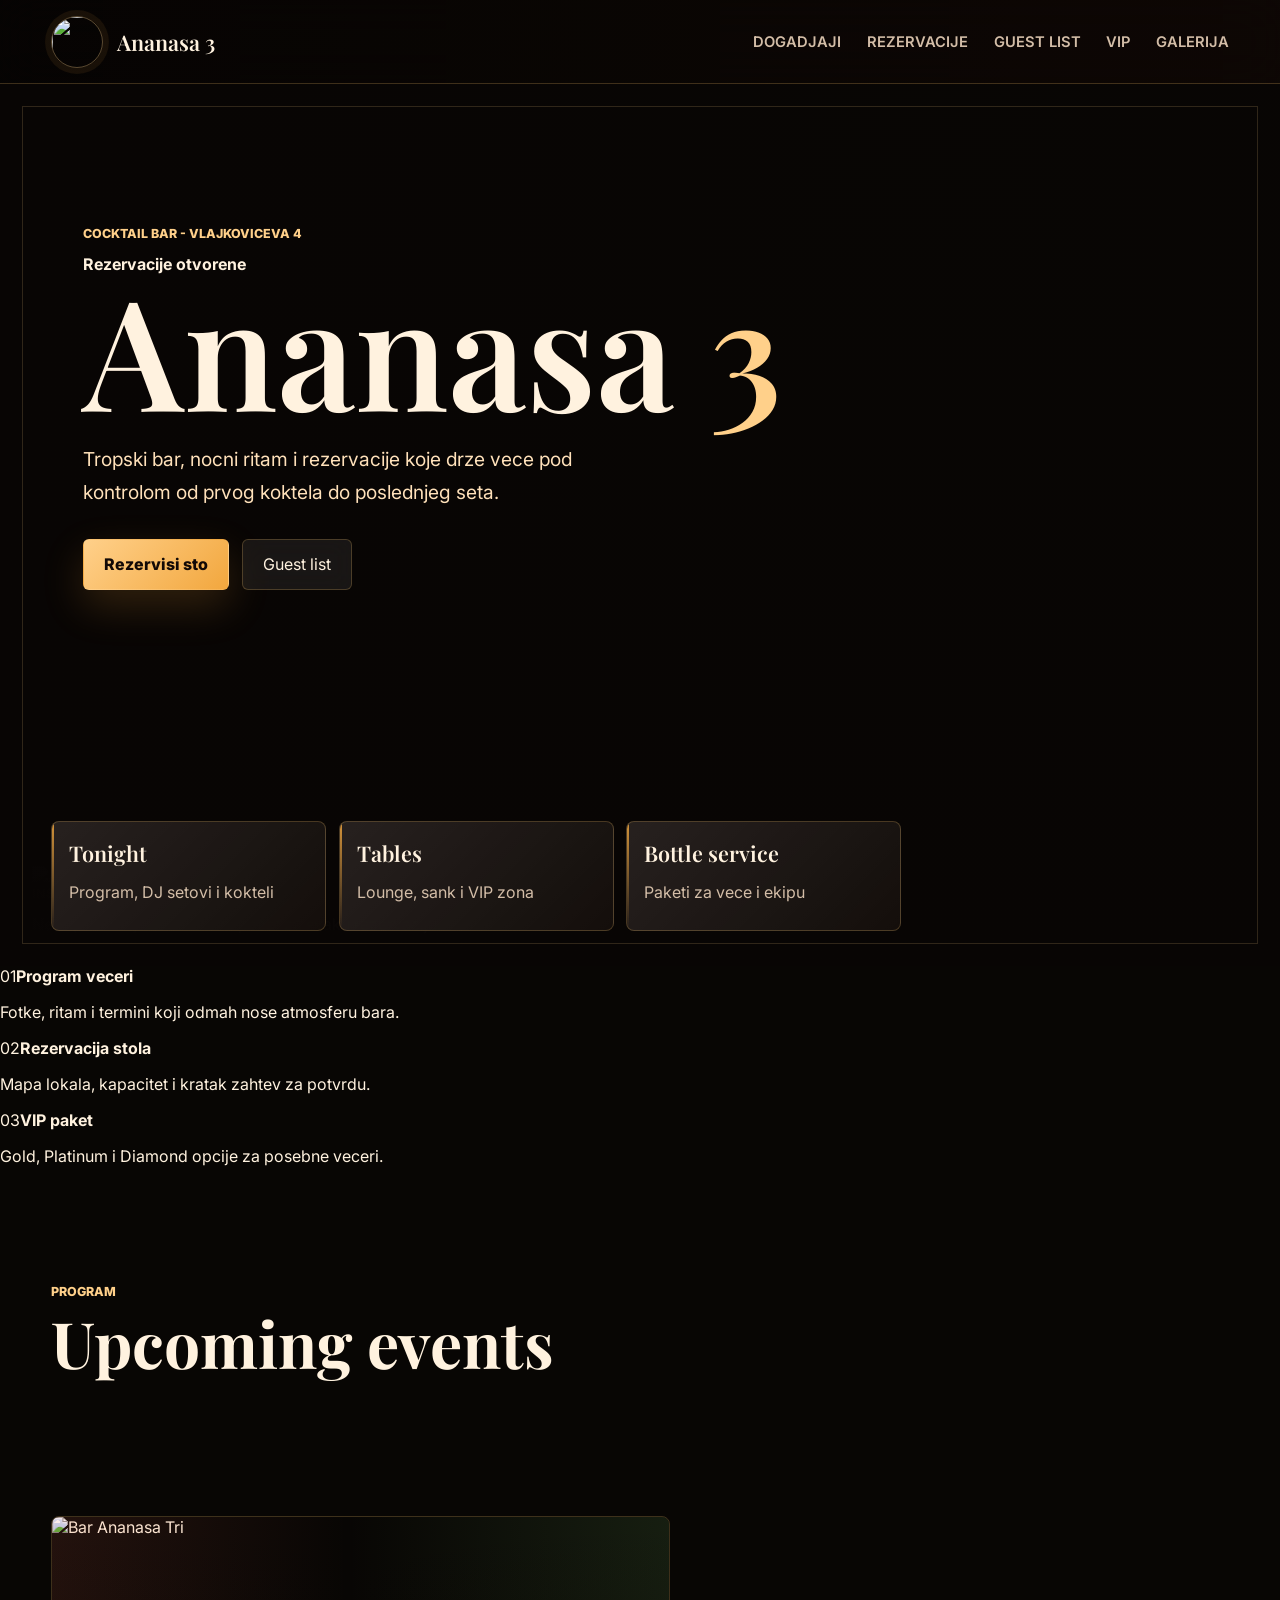
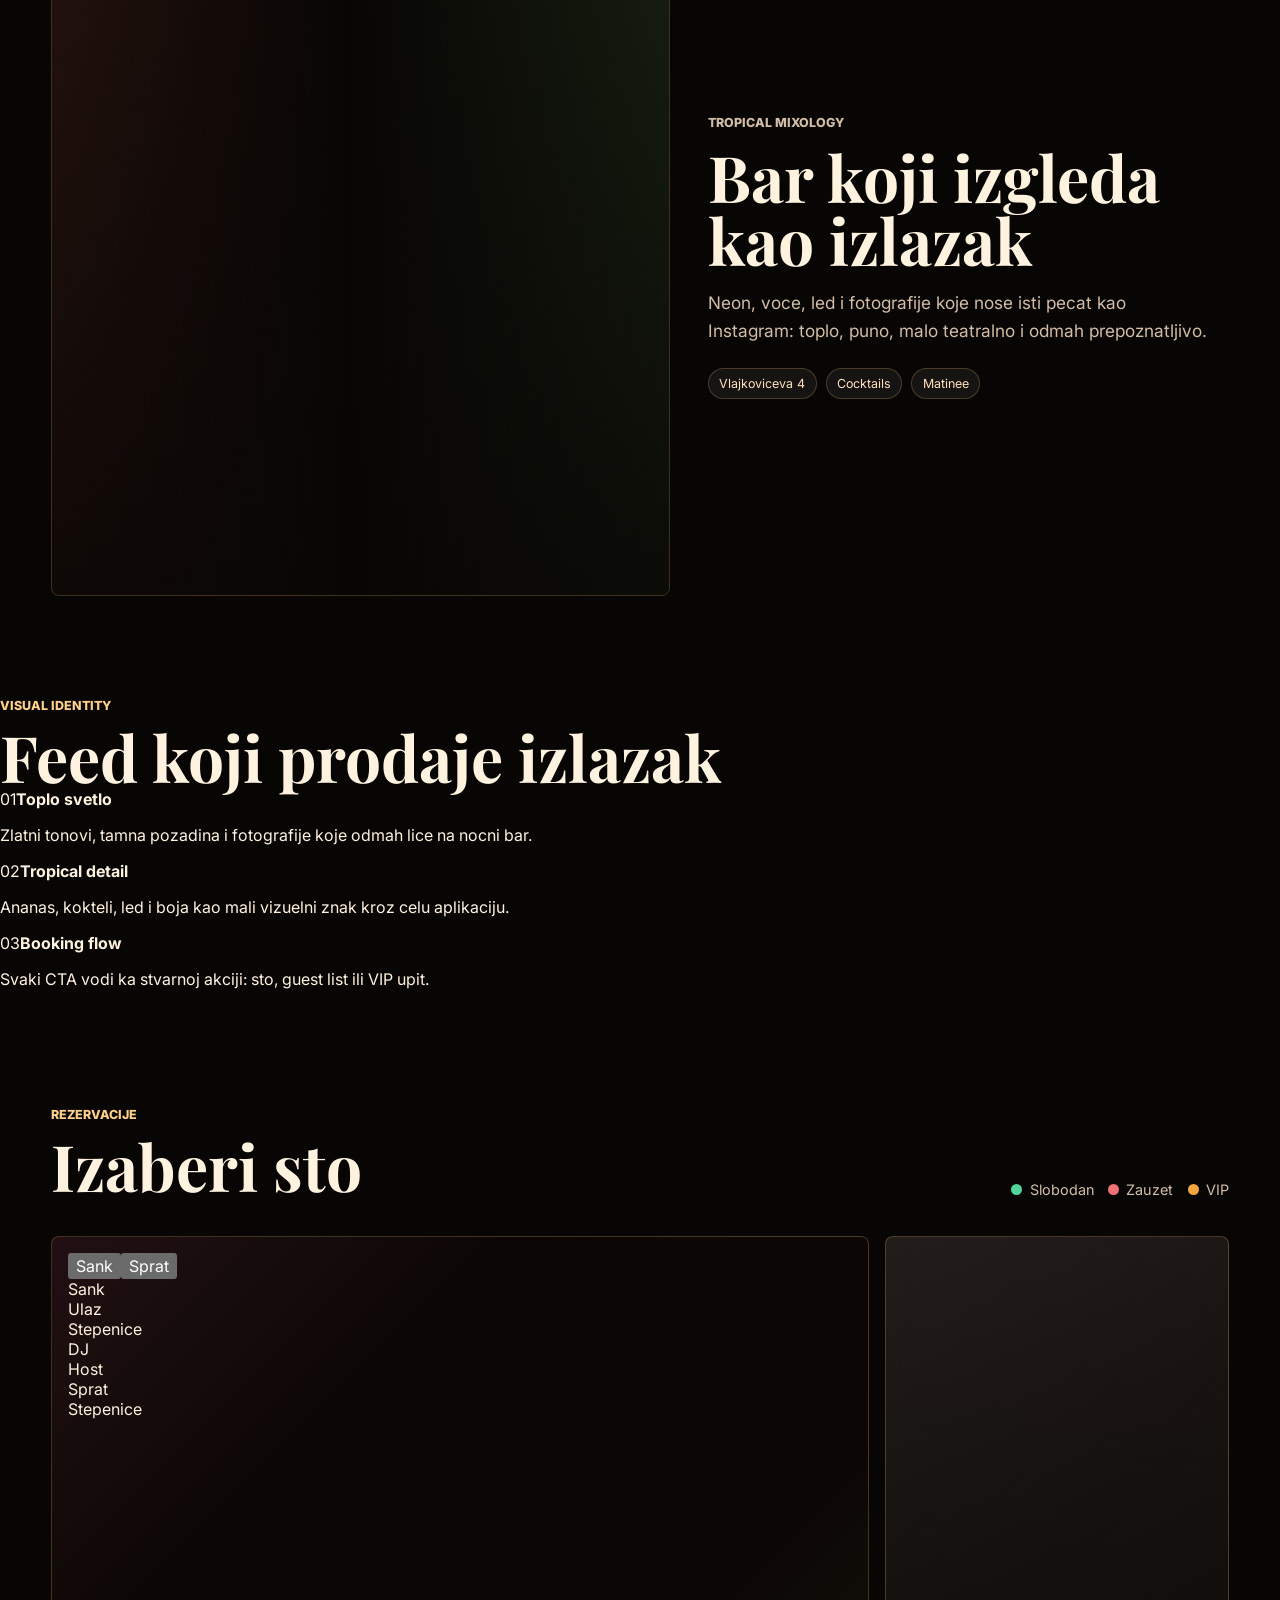
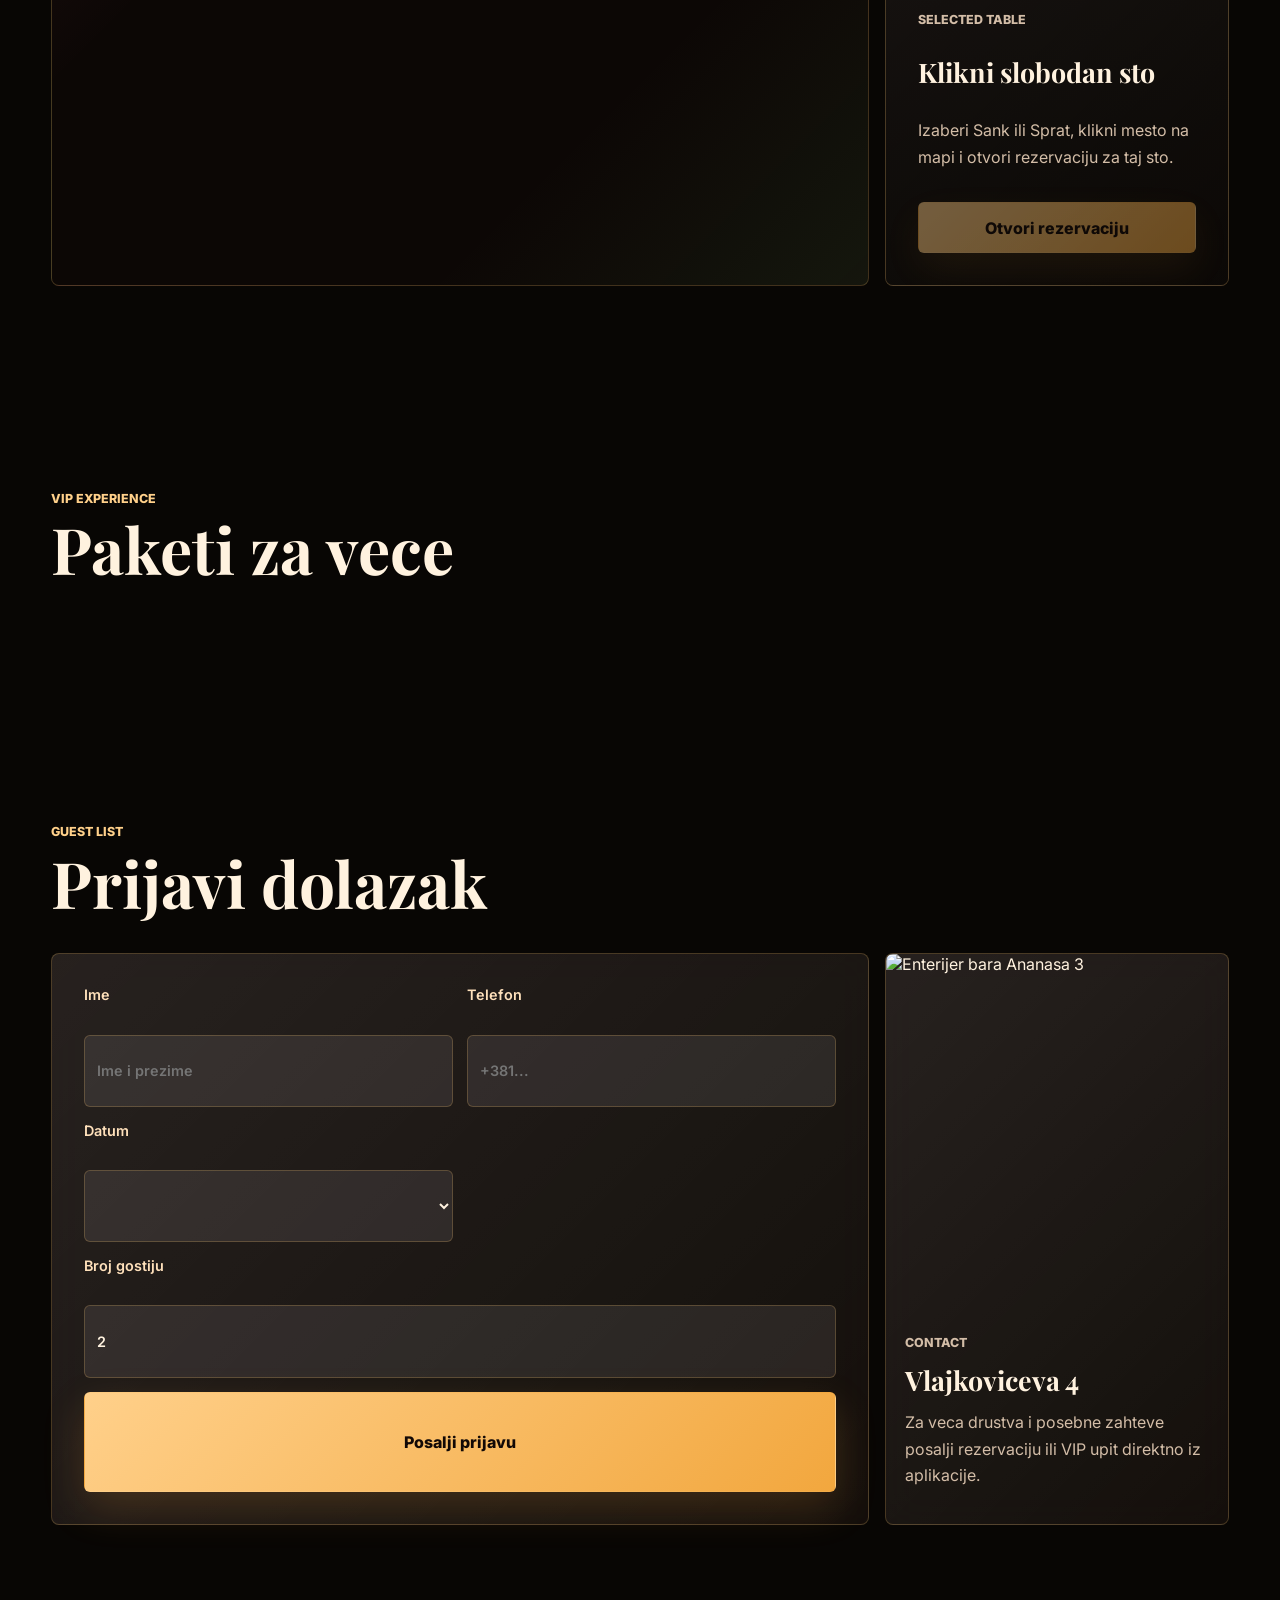
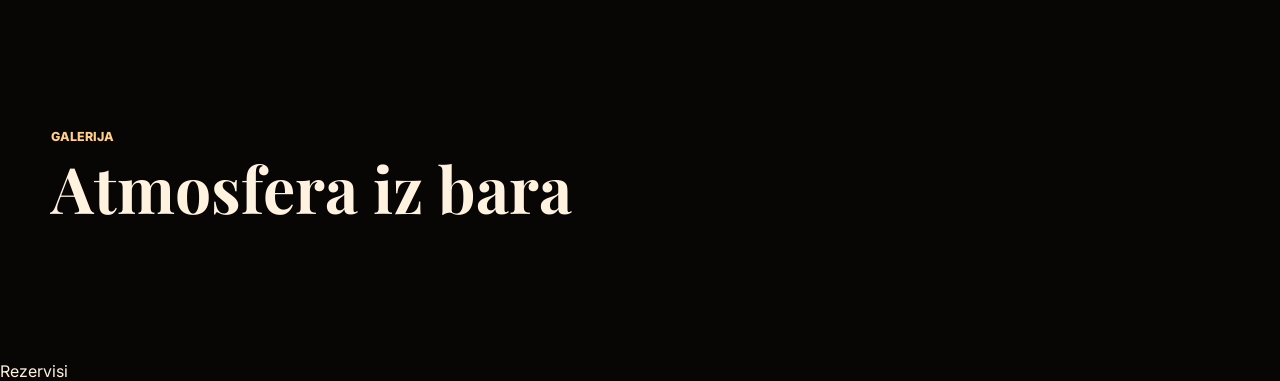
==== commit 5675f556: "Add Ananasa floor reservation maps" ====
--- a/index.html
+++ b/index.html
@@ -10,8 +10,8 @@
       href="https://fonts.googleapis.com/css2?family=Inter:wght@400;500;600;700&family=Playfair+Display:wght@500;600;700&display=swap"
       rel="stylesheet"
     />
-    <link rel="stylesheet" href="./styles.css?v=20260522-brand-1" />
-    <script src="./app.js?v=20260522-brand-1" defer></script>
+    <link rel="stylesheet" href="./styles.css?v=20260522-layout-1" />
+    <script src="./app.js?v=20260522-layout-1" defer></script>
   </head>
   <body>
     <header class="site-header">
@@ -25,6 +25,7 @@
       <nav aria-label="Glavna navigacija">
         <a href="#events">Dogadjaji</a>
         <a href="#tables">Rezervacije</a>
+        <a href="#guestlist">Guest list</a>
         <a href="#vip">VIP</a>
         <a href="#gallery">Galerija</a>
       </nav>
@@ -38,148 +39,66 @@
       <section id="home" class="hero">
         <div class="hero-media" aria-hidden="true"></div>
         <div class="hero-copy">
-          <p class="eyebrow">Cocktail bar - Belgrade</p>
-          <h1>Ananasa <span>Tri</span></h1>
+          <p class="eyebrow">Cocktail bar - Vlajkoviceva 4</p>
+          <div class="hero-status" aria-label="Status veceri">
+            <span></span>
+            <strong>Rezervacije otvorene</strong>
+          </div>
+          <h1>Ananasa <span>3</span></h1>
           <p class="lede">
-            Rezervisi sto, prijavi ekipu na guest listu i izaberi VIP paket za sledece vece u centru Beograda.
+            Tropski bar, nocni ritam i rezervacije koje drze vece pod kontrolom od prvog koktela do poslednjeg seta.
           </p>
           <div class="hero-actions">
             <a class="button primary" href="#tables">Rezervisi sto</a>
-            <a class="button secondary" href="#events">Pogledaj dogadjaje</a>
+            <a class="button secondary" href="#guestlist">Guest list</a>
           </div>
         </div>
+        <aside class="hero-card" aria-label="Ananasa social mood">
+          <img
+            src="https://media.base44.com/images/public/6a0f6ab8b7a925941d91c273/e0248ecc3_unnamed3.webp"
+            alt="Ananasa kokteli"
+          />
+          <div>
+            <p class="eyebrow">Instagram mood</p>
+            <strong>Neon, kokteli, noc</strong>
+            <span>Vizuelni pecat za svaku rezervaciju.</span>
+          </div>
+        </aside>
         <div class="hero-rail" aria-label="Brze akcije">
-          <a href="#tables"><strong>Table booking</strong><span>Izaberi zonu i sto</span></a>
-          <a href="#vip"><strong>VIP night</strong><span>Paketi i bottle service</span></a>
-          <a href="#guestlist"><strong>Guest list</strong><span>Prijavi dolazak</span></a>
+          <a href="#events"><strong>Tonight</strong><span>Program, DJ setovi i kokteli</span></a>
+          <a href="#tables"><strong>Tables</strong><span>Lounge, sank i VIP zona</span></a>
+          <a href="#vip"><strong>Bottle service</strong><span>Paketi za vece i ekipu</span></a>
         </div>
       </section>
 
-      <section id="events" class="band">
-        <div class="section-head">
-          <p class="eyebrow">Program</p>
-          <h2>Upcoming events</h2>
-        </div>
-        <div id="event-grid" class="event-grid"></div>
+      <section class="route-strip" aria-label="Ananasa 3 iskustvo">
+        <a href="#events"><span>01</span><strong>Program veceri</strong><p>Fotke, ritam i termini koji odmah nose atmosferu bara.</p></a>
+        <a href="#tables"><span>02</span><strong>Rezervacija stola</strong><p>Mapa lokala, kapacitet i kratak zahtev za potvrdu.</p></a>
+        <a href="#vip"><span>03</span><strong>VIP paket</strong><p>Gold, Platinum i Diamond opcije za posebne veceri.</p></a>
       </section>
 
+      <section id="events" class="band"><div class="section-head"><p class="eyebrow">Program</p><h2>Upcoming events</h2></div><div id="event-grid" class="event-grid"></div></section>
+
       <section class="signature-band" aria-label="Ananasa atmosfera">
-        <div class="signature-photo">
-          <img
-            src="https://media.base44.com/images/public/6a0f6ab8b7a925941d91c273/99e62382b_unnamed5.webp"
-            alt="Bar Ananasa Tri"
-          />
-        </div>
-        <div class="signature-copy">
-          <p class="eyebrow">Tropical mixology</p>
-          <h2>Bar koji izgleda kao izlazak.</h2>
-          <p>
-            Dnevni kokteli, vecernji ritam i rezervacije koje gostu ostavljaju samo dobar deo plana.
-          </p>
-          <div class="signature-marks">
-            <span>Vlajkoviceva 4</span>
-            <span>Cocktails</span>
-            <span>Matinee</span>
-          </div>
-        </div>
+        <div class="signature-photo"><img src="https://media.base44.com/images/public/6a0f6ab8b7a925941d91c273/99e62382b_unnamed5.webp" alt="Bar Ananasa Tri" /></div>
+        <div class="signature-copy"><p class="eyebrow">Tropical mixology</p><h2>Bar koji izgleda kao izlazak</h2><p>Neon, voce, led i fotografije koje nose isti pecat kao Instagram: toplo, puno, malo teatralno i odmah prepoznatljivo.</p><div class="signature-marks"><span>Vlajkoviceva 4</span><span>Cocktails</span><span>Matinee</span></div></div>
       </section>
 
+      <section class="social-proof" aria-label="Ananasa vizuelni pecat"><div><p class="eyebrow">Visual identity</p><h2>Feed koji prodaje izlazak</h2></div><div class="social-notes"><article><span>01</span><strong>Toplo svetlo</strong><p>Zlatni tonovi, tamna pozadina i fotografije koje odmah lice na nocni bar.</p></article><article><span>02</span><strong>Tropical detail</strong><p>Ananas, kokteli, led i boja kao mali vizuelni znak kroz celu aplikaciju.</p></article><article><span>03</span><strong>Booking flow</strong><p>Svaki CTA vodi ka stvarnoj akciji: sto, guest list ili VIP upit.</p></article></div></section>
+
       <section id="tables" class="band booking-band">
-        <div class="section-head split-head">
-          <div>
-            <p class="eyebrow">Rezervacije</p>
-            <h2>Izaberi sto</h2>
-          </div>
-          <div class="legend" aria-label="Legenda stolova">
-            <span><i class="available"></i>Slobodan</span>
-            <span><i class="busy"></i>Zauzet</span>
-            <span><i class="vip"></i>VIP</span>
-          </div>
-        </div>
-        <div class="floor-wrap">
-          <div class="floor-stage">
-            <div class="bar-line">Sank</div>
-            <div id="table-map" class="table-map" aria-label="Mapa stolova"></div>
-            <div class="dance-floor">Dance floor</div>
-          </div>
-          <aside class="booking-panel">
-            <p class="eyebrow">Selected table</p>
-            <h3 id="selected-table-title">Klikni slobodan sto</h3>
-            <p id="selected-table-copy">
-              Stolovi prikazuju zonu, kapacitet i VIP status. Izbor otvara kratak obrazac za rezervaciju.
-            </p>
-            <button id="reserve-selected" class="button primary full" type="button" disabled>Otvori rezervaciju</button>
-          </aside>
-        </div>
+        <div class="section-head split-head"><div><p class="eyebrow">Rezervacije</p><h2>Izaberi sto</h2></div><div class="legend" aria-label="Legenda stolova"><span><i class="available"></i>Slobodan</span><span><i class="busy"></i>Zauzet</span><span><i class="vip"></i>VIP</span></div></div>
+        <div class="floor-wrap"><div class="floor-stage"><div class="floor-tabs" role="tablist" aria-label="Nivo lokala"><button class="floor-tab active" type="button" role="tab" aria-selected="true" data-floor="sank">Sank</button><button class="floor-tab" type="button" role="tab" aria-selected="false" data-floor="sprat">Sprat</button></div><div class="venue-plan floor-sank active" data-floor-plan="sank"><div class="plan-label bar-counter">Sank</div><div class="plan-label entry-door">Ulaz</div><div class="plan-label stairs">Stepenice</div><div class="plan-booth booth-left">DJ</div><div class="plan-booth booth-right">Host</div><div id="table-map-sank" class="table-map" aria-label="Mapa stolova oko sanka"></div></div><div class="venue-plan floor-sprat" data-floor-plan="sprat"><div class="plan-label upstairs">Sprat</div><div class="plan-label stairs stairs-up">Stepenice</div><div id="table-map-sprat" class="table-map" aria-label="Mapa stolova na spratu"></div></div></div><aside class="booking-panel"><p class="eyebrow">Selected table</p><h3 id="selected-table-title">Klikni slobodan sto</h3><p id="selected-table-copy">Izaberi Sank ili Sprat, klikni mesto na mapi i otvori rezervaciju za taj sto.</p><button id="reserve-selected" class="button primary full" type="button" disabled>Otvori rezervaciju</button></aside></div>
       </section>
 
-      <section id="vip" class="band">
-        <div class="section-head">
-          <p class="eyebrow">VIP experience</p>
-          <h2>Paketi za vece</h2>
-        </div>
-        <div id="vip-grid" class="vip-grid"></div>
-      </section>
-
-      <section id="guestlist" class="band forms-band">
-        <div class="section-head">
-          <p class="eyebrow">Guest list</p>
-          <h2>Prijavi dolazak</h2>
-        </div>
-        <div class="form-layout">
-          <form id="guest-form" class="surface-form">
-            <label>
-              Ime
-              <input name="name" autocomplete="name" required placeholder="Ime i prezime" />
-            </label>
-            <label>
-              Telefon
-              <input name="phone" autocomplete="tel" required placeholder="+381..." />
-            </label>
-            <label>
-              Datum
-              <select name="event" id="guest-event" required></select>
-            </label>
-            <label>
-              Broj gostiju
-              <input name="guests" type="number" min="1" max="12" value="2" required />
-            </label>
-            <button class="button primary" type="submit">Posalji prijavu</button>
-          </form>
-          <div class="editorial">
-            <img
-              src="https://media.base44.com/images/public/6a0f6ab8b7a925941d91c273/33bd55648_2025-05-072.webp"
-              alt="Enterijer bara Ananasa 3"
-            />
-            <div>
-              <p class="eyebrow">Contact</p>
-              <h3>Vlajkoviceva 4</h3>
-              <p>Za veca drustva i posebne zahteve posalji rezervaciju ili VIP upit direktno iz aplikacije.</p>
-            </div>
-          </div>
-        </div>
-      </section>
-
-      <section id="gallery" class="band gallery-band">
-        <div class="section-head">
-          <p class="eyebrow">Galerija</p>
-          <h2>Atmosfera iz bara</h2>
-        </div>
-        <div id="gallery-grid" class="gallery-grid"></div>
-      </section>
+      <section id="vip" class="band"><div class="section-head"><p class="eyebrow">VIP experience</p><h2>Paketi za vece</h2></div><div id="vip-grid" class="vip-grid"></div></section>
+      <section id="guestlist" class="band forms-band"><div class="section-head"><p class="eyebrow">Guest list</p><h2>Prijavi dolazak</h2></div><div class="form-layout"><form id="guest-form" class="surface-form"><label>Ime<input name="name" autocomplete="name" required placeholder="Ime i prezime" /></label><label>Telefon<input name="phone" autocomplete="tel" required placeholder="+381..." /></label><label>Datum<select name="event" id="guest-event" required></select></label><label>Broj gostiju<input name="guests" type="number" min="1" max="12" value="2" required /></label><button class="button primary" type="submit">Posalji prijavu</button></form><div class="editorial"><img src="https://media.base44.com/images/public/6a0f6ab8b7a925941d91c273/33bd55648_2025-05-072.webp" alt="Enterijer bara Ananasa 3" /><div><p class="eyebrow">Contact</p><h3>Vlajkoviceva 4</h3><p>Za veca drustva i posebne zahteve posalji rezervaciju ili VIP upit direktno iz aplikacije.</p></div></div></div></section>
+      <section id="gallery" class="band gallery-band"><div class="section-head"><p class="eyebrow">Galerija</p><h2>Atmosfera iz bara</h2></div><div id="gallery-grid" class="gallery-grid"></div></section>
     </main>
 
-    <nav class="mobile-dock" aria-label="Mobilna navigacija">
-      <a href="#home">Home</a>
-      <a href="#events">Events</a>
-      <a href="#tables">Sto</a>
-      <a href="#vip">VIP</a>
-    </nav>
-
-    <dialog id="action-modal">
-      <button class="icon-button modal-close" type="button" aria-label="Zatvori">x</button>
-      <div id="modal-content"></div>
-    </dialog>
+    <nav class="mobile-dock" aria-label="Mobilna navigacija"><a href="#home">Home</a><a href="#events">Events</a><a href="#tables">Sto</a><a href="#vip">VIP</a></nav>
+    <a class="floating-reserve" href="#tables">Rezervisi</a>
+    <dialog id="action-modal"><button class="icon-button modal-close" type="button" aria-label="Zatvori">x</button><div id="modal-content"></div></dialog>
     <div id="toast" role="status" aria-live="polite"></div>
   </body>
 </html>
--- a/styles.css
+++ b/styles.css
@@ -1 +1,1013 @@
-:root{color-scheme:dark;--bg:#090705;--panel:rgba(22,17,14,.88);--text:#f8efe5;--muted:#b9a99c;--line:rgba(232,180,124,.18);--gold:#d4874a;--peach:#f0b574;--green:#4acb91;--red:#d65d65;--display:"Playfair Display",Georgia,serif;--body:"Inter",Arial,sans-serif}*{box-sizing:border-box}html{scroll-behavior:smooth}body{background:radial-gradient(circle at 16% 8%,rgba(207,93,138,.14),transparent 27rem),radial-gradient(circle at 82% 18%,rgba(74,203,145,.08),transparent 25rem),var(--bg);color:var(--text);font-family:var(--body);margin:0}a{color:inherit;text-decoration:none}button,input,select,textarea{font:inherit}.site-header{align-items:center;backdrop-filter:blur(18px);background:rgba(9,7,5,.76);border-bottom:1px solid var(--line);display:flex;gap:1rem;height:76px;justify-content:space-between;left:0;padding:0 clamp(1rem,4vw,4rem);position:fixed;right:0;top:0;z-index:10}.brand,.brand img,.site-header nav,.hero-actions,.legend,.icon-button{align-items:center;display:flex}.brand{gap:.8rem;font-family:var(--display);font-size:1.2rem;font-weight:600}.brand img{border:1px solid var(--line);border-radius:50%;height:46px;object-fit:cover;width:46px}.site-header nav{color:var(--muted);font-size:.94rem;gap:clamp(.8rem,2vw,1.8rem)}.site-header nav a:hover,.mobile-dock a:hover{color:var(--peach)}.menu-toggle{display:none;flex-direction:column;gap:5px}.menu-toggle span{background:currentColor;height:2px;width:18px}main{overflow:hidden;padding-top:76px}.hero{display:grid;min-height:calc(100svh - 132px);padding:clamp(1rem,3vw,2rem);place-items:end start;position:relative}.hero-media{background:linear-gradient(90deg,rgba(9,7,5,.92),rgba(9,7,5,.45) 52%,rgba(9,7,5,.8)),linear-gradient(180deg,rgba(9,7,5,.16),rgba(9,7,5,.95)),url("https://media.base44.com/images/public/6a0f6ab8b7a925941d91c273/b2779a528_2025-05-071.jpg") center/cover;inset:0;position:absolute}.hero-copy{max-width:720px;padding:clamp(1rem,4vw,4rem);padding-bottom:clamp(10rem,15vw,13rem);position:relative;z-index:1}.eyebrow{color:var(--peach);font-size:.78rem;font-weight:700;letter-spacing:0;margin:0 0 .75rem;text-transform:uppercase}h1,h2,h3{font-family:var(--display);letter-spacing:0;line-height:1.04;margin:0}h1{font-size:clamp(3.7rem,10vw,9rem)}h1 span,.price{color:var(--peach)}h2{font-size:clamp(2rem,4vw,4.5rem)}h3{font-size:clamp(1.35rem,2vw,2rem)}.lede{color:#f4ddd0;font-size:clamp(1rem,1.6vw,1.3rem);line-height:1.65;max-width:590px}.hero-actions{flex-wrap:wrap;gap:.8rem;margin-top:1.8rem}.button,.icon-button{border:1px solid transparent;cursor:pointer;transition:180ms ease}.button{border-radius:6px;display:inline-flex;justify-content:center;min-height:48px;padding:.9rem 1.25rem}.button.primary{background:var(--gold);color:#170d07;font-weight:700}.button.primary:hover{background:var(--peach)}.button.secondary{backdrop-filter:blur(10px);background:rgba(255,255,255,.06);border-color:var(--line)}.button.secondary:hover,.icon-button:hover{border-color:rgba(240,181,116,.44);color:var(--peach)}.button.full{width:100%}.button:disabled{cursor:not-allowed;opacity:.42}.hero-rail{bottom:clamp(1rem,3vw,2rem);display:grid;gap:.75rem;grid-template-columns:repeat(3,minmax(0,1fr));left:clamp(1rem,4vw,4rem);max-width:760px;position:absolute;right:clamp(1rem,4vw,4rem);z-index:1}.hero-rail a,.event-card,.package-card,.booking-panel,.floor-stage,.surface-form,.editorial,dialog{backdrop-filter:blur(18px);background:var(--panel);border:1px solid var(--line)}.hero-rail a{border-radius:8px;display:grid;gap:.35rem;min-height:104px;padding:1rem}.hero-rail strong{font-family:var(--display);font-size:1.25rem}.hero-rail span,.muted,.event-meta,.booking-panel p,.package-card p,.editorial p{color:var(--muted);line-height:1.6}.band{padding:clamp(4rem,8vw,7rem) clamp(1rem,4vw,4rem);position:relative}.section-head{margin-bottom:clamp(1.4rem,3vw,2.3rem)}.split-head,.floor-wrap,.form-layout{display:grid;gap:1rem;grid-template-columns:minmax(0,1fr) minmax(290px,.42fr)}.legend{align-self:end;flex-wrap:wrap;gap:.9rem;justify-content:end}.legend span{align-items:center;color:var(--muted);display:inline-flex;gap:.45rem;font-size:.9rem}.legend i{border-radius:50%;display:block;height:11px;width:11px}.legend .available{background:var(--green)}.legend .busy{background:var(--red)}.legend .vip{background:var(--gold)}.event-grid,.vip-grid{display:grid;gap:1rem;grid-template-columns:repeat(3,minmax(0,1fr))}.event-card,.package-card{border-radius:8px;overflow:hidden}.event-card img{aspect-ratio:1.35;display:block;object-fit:cover;width:100%}.event-body,.package-card{display:grid;gap:.9rem;padding:1.15rem}.event-top,.package-top{align-items:start;display:flex;gap:.8rem;justify-content:space-between}.pill{background:rgba(74,203,145,.12);border:1px solid rgba(74,203,145,.24);border-radius:999px;color:#90edc6;font-size:.75rem;padding:.35rem .6rem;white-space:nowrap}.floor-stage,.booking-panel{border-radius:8px}.floor-stage{min-height:560px;overflow:hidden;padding:1rem;position:relative}.bar-line,.dance-floor{background:rgba(255,255,255,.05);border:1px solid var(--line);border-radius:6px;color:var(--muted);display:grid;font-size:.8rem;font-weight:700;letter-spacing:0;place-items:center;text-transform:uppercase}.bar-line{height:54px}.dance-floor{bottom:1rem;height:126px;left:15%;position:absolute;right:15%}.table-map{inset:82px 1rem 160px;position:absolute}.table{align-items:center;background:#181410;border:1px solid rgba(74,203,145,.52);border-radius:50%;color:var(--text);display:grid;height:clamp(58px,7vw,82px);justify-items:center;padding:.35rem;position:absolute;text-align:center;width:clamp(58px,7vw,82px)}.table span{color:var(--muted);font-size:.68rem}.table:hover,.table.selected{box-shadow:0 0 0 3px rgba(240,181,116,.16);transform:translateY(-2px)}.table.vip{border-color:rgba(212,135,74,.78)}.table.busy{border-color:rgba(214,93,101,.44);color:#a89891;cursor:not-allowed}.booking-panel{display:grid;gap:1rem;min-height:300px;padding:clamp(1rem,2.5vw,2rem)}.package-card{cursor:pointer}.package-card:hover{border-color:rgba(240,181,116,.42);transform:translateY(-2px)}.price{font-weight:700}.feature-list{display:flex;flex-wrap:wrap;gap:.45rem}.feature-list span{background:rgba(255,255,255,.05);border:1px solid var(--line);border-radius:999px;color:#ead5c7;font-size:.78rem;padding:.38rem .55rem}.surface-form{border-radius:8px;display:grid;gap:.9rem;grid-template-columns:repeat(2,minmax(0,1fr));padding:clamp(1rem,2.5vw,2rem)}label{color:#edd8ca;display:grid;gap:.45rem;font-size:.9rem}input,select,textarea{background:rgba(255,255,255,.07);border:1px solid var(--line);border-radius:6px;color:var(--text);min-height:46px;padding:.75rem;width:100%}textarea{min-height:100px;resize:vertical}.surface-form button,.surface-form label:last-of-type{grid-column:1/-1}.editorial{border-radius:8px;display:grid;grid-template-rows:minmax(230px,1fr) auto;overflow:hidden}.editorial img{height:100%;object-fit:cover;width:100%}.editorial div{padding:1.2rem}.gallery-grid{display:grid;gap:.65rem;grid-auto-rows:clamp(120px,17vw,245px);grid-template-columns:repeat(4,minmax(0,1fr))}.gallery-button{border:0;border-radius:8px;cursor:zoom-in;min-height:0;overflow:hidden;padding:0}.gallery-button img{height:100%;object-fit:cover;transition:transform 300ms ease;width:100%}.gallery-button:hover img{transform:scale(1.04)}.gallery-button.wide{grid-column:span 2}.gallery-button.tall{grid-row:span 2}.icon-button{background:rgba(255,255,255,.06);border-color:var(--line);border-radius:6px;color:var(--text);height:42px;justify-content:center;width:42px}dialog{border-radius:8px;color:var(--text);max-height:calc(100vh - 2rem);max-width:min(560px,calc(100vw - 2rem));padding:clamp(1rem,3vw,2rem);width:100%}dialog::backdrop{backdrop-filter:blur(8px);background:rgba(0,0,0,.78)}.modal-close{position:absolute;right:1rem;top:1rem}.modal-stack,.modal-form{display:grid;gap:.85rem}.modal-form{margin-top:1rem}.modal-form.two{grid-template-columns:repeat(2,minmax(0,1fr))}.modal-form .wide{grid-column:1/-1}.lightbox-image{border-radius:6px;max-height:70vh;object-fit:contain;width:100%}#toast{background:#24170f;border:1px solid var(--line);border-radius:6px;bottom:1rem;box-shadow:0 18px 60px rgba(0,0,0,.35);left:50%;opacity:0;padding:.9rem 1rem;pointer-events:none;position:fixed;transform:translate(-50%,1rem);transition:180ms ease;z-index:30}#toast.show{opacity:1;transform:translate(-50%,0)}#toast[data-tone="warning"]{background:#3a2912}#toast[data-tone="error"]{background:#3b1719}.mobile-dock{display:none}@media(max-width:920px){.site-header nav{background:rgba(9,7,5,.96);border:1px solid var(--line);border-radius:8px;display:none;flex-direction:column;left:1rem;padding:1rem;position:absolute;right:1rem;top:68px}.site-header nav.open,.menu-toggle{display:flex}.hero-copy{align-self:center;padding-bottom:18rem}.hero-rail,.event-grid,.vip-grid,.split-head,.floor-wrap,.form-layout{grid-template-columns:1fr}.hero-rail{position:absolute}.legend{justify-content:start}.gallery-grid{grid-template-columns:repeat(2,minmax(0,1fr))}}@media(max-width:640px){main{padding-bottom:68px}.site-header{height:68px}.brand img{height:40px;width:40px}.hero-copy{padding-inline:.25rem}.hero-rail{left:1rem;right:1rem}.band{padding-inline:1rem}.floor-stage{min-height:490px}.table-map{bottom:146px}.surface-form,.modal-form.two{grid-template-columns:1fr}.mobile-dock{backdrop-filter:blur(18px);background:rgba(9,7,5,.92);border-top:1px solid var(--line);bottom:0;display:grid;font-size:.82rem;grid-template-columns:repeat(4,minmax(0,1fr));left:0;position:fixed;right:0;text-align:center;z-index:12}.mobile-dock a{color:var(--muted);min-height:64px;padding:1.35rem .35rem}}
+:root {
+  color-scheme: dark;
+  --bg: #080604;
+  --ink: #120906;
+  --panel: rgba(17, 10, 7, 0.82);
+  --panel-strong: #140b07;
+  --text: #fff2df;
+  --muted: #d3bda7;
+  --line: rgba(255, 198, 112, 0.22);
+  --gold: #f2a73e;
+  --peach: #ffd08a;
+  --lime: #7ecb6b;
+  --coral: #ed6952;
+  --pink: #ff6d9c;
+  --green: #52d59c;
+  --red: #f07272;
+  --display: "Playfair Display", Georgia, serif;
+  --body: "Inter", Arial, sans-serif;
+}
+
+* {
+  box-sizing: border-box;
+}
+
+html {
+  scroll-behavior: smooth;
+}
+
+body {
+  background:
+    linear-gradient(180deg, rgba(8, 6, 4, 0), rgba(8, 6, 4, 0.98) 40rem),
+    #080604;
+  color: var(--text);
+  font-family: var(--body);
+  margin: 0;
+}
+
+a {
+  color: inherit;
+  text-decoration: none;
+}
+
+button,
+input,
+select,
+textarea {
+  font: inherit;
+}
+
+.site-header {
+  align-items: center;
+  backdrop-filter: blur(22px);
+  background: linear-gradient(90deg, rgba(6, 4, 3, 0.88), rgba(17, 8, 5, 0.66));
+  border-bottom: 1px solid var(--line);
+  display: flex;
+  gap: 1rem;
+  height: 84px;
+  justify-content: space-between;
+  left: 0;
+  padding: 0 clamp(1rem, 4vw, 4.5rem);
+  position: fixed;
+  right: 0;
+  top: 0;
+  z-index: 10;
+}
+
+.brand,
+.brand img,
+.site-header nav,
+.hero-actions,
+.legend,
+.icon-button {
+  align-items: center;
+  display: flex;
+}
+
+.brand {
+  gap: 0.85rem;
+  font-family: var(--display);
+  font-size: 1.35rem;
+  font-weight: 600;
+}
+
+.brand img {
+  border: 1px solid rgba(255, 208, 138, 0.34);
+  border-radius: 50%;
+  box-shadow: 0 0 0 6px rgba(242, 167, 62, 0.08);
+  height: 52px;
+  object-fit: cover;
+  width: 52px;
+}
+
+.site-header nav {
+  gap: clamp(0.85rem, 2vw, 2rem);
+  color: var(--muted);
+  font-size: 0.92rem;
+  font-weight: 600;
+  text-transform: uppercase;
+}
+
+.site-header nav a {
+  position: relative;
+}
+
+.site-header nav a::after {
+  background: var(--gold);
+  bottom: -0.7rem;
+  content: "";
+  height: 1px;
+  left: 0;
+  opacity: 0;
+  position: absolute;
+  transition: 180ms ease;
+  width: 100%;
+}
+
+.site-header nav a:hover,
+.mobile-dock a:hover {
+  color: var(--peach);
+}
+
+.site-header nav a:hover::after {
+  opacity: 1;
+}
+
+.menu-toggle {
+  display: none;
+  flex-direction: column;
+  gap: 5px;
+}
+
+.menu-toggle span {
+  background: currentColor;
+  height: 2px;
+  width: 18px;
+}
+
+main {
+  overflow: hidden;
+  padding-top: 84px;
+}
+
+.hero {
+  display: grid;
+  min-height: calc(100svh - 18px);
+  padding: clamp(1rem, 2.5vw, 2.1rem);
+  place-items: end start;
+  position: relative;
+}
+
+.hero-media {
+  background:
+    linear-gradient(90deg, rgba(8, 5, 4, 0.98) 0%, rgba(8, 5, 4, 0.75) 38%, rgba(8, 5, 4, 0.18) 72%, rgba(8, 5, 4, 0.62) 100%),
+    linear-gradient(180deg, rgba(8, 5, 4, 0.2), rgba(8, 5, 4, 0.98)),
+    url("https://media.base44.com/images/public/6a0f6ab8b7a925941d91c273/b2779a528_2025-05-071.jpg") center / cover;
+  inset: 0;
+  position: absolute;
+}
+
+.hero-media::after {
+  border: 1px solid rgba(255, 208, 138, 0.16);
+  content: "";
+  inset: clamp(0.7rem, 2vw, 1.4rem);
+  pointer-events: none;
+  position: absolute;
+}
+
+.hero-copy {
+  max-width: 820px;
+  padding: clamp(1rem, 4vw, 4.6rem);
+  padding-bottom: clamp(11rem, 17vw, 14.5rem);
+  position: relative;
+  z-index: 1;
+}
+
+.eyebrow {
+  color: var(--peach);
+  font-size: 0.78rem;
+  font-weight: 800;
+  letter-spacing: 0;
+  margin: 0 0 0.8rem;
+  text-transform: uppercase;
+}
+
+h1,
+h2,
+h3 {
+  font-family: var(--display);
+  letter-spacing: 0;
+  line-height: 0.98;
+  margin: 0;
+}
+
+h1 {
+  font-size: clamp(4.2rem, 12vw, 11.2rem);
+  font-weight: 600;
+  text-wrap: balance;
+}
+
+h1 span,
+.price {
+  color: var(--peach);
+}
+
+h2 {
+  font-size: clamp(2.2rem, 5vw, 5.4rem);
+  text-wrap: balance;
+}
+
+h3 {
+  font-size: clamp(1.42rem, 2.1vw, 2.25rem);
+}
+
+.lede {
+  color: #ffe1ba;
+  font-size: clamp(1rem, 1.5vw, 1.28rem);
+  line-height: 1.7;
+  margin-bottom: 0;
+  max-width: 560px;
+}
+
+.hero-actions {
+  flex-wrap: wrap;
+  gap: 0.8rem;
+  margin-top: 1.9rem;
+}
+
+.button,
+.icon-button {
+  border: 1px solid transparent;
+  cursor: pointer;
+  transition: 180ms ease;
+}
+
+.button {
+  align-items: center;
+  border-radius: 6px;
+  display: inline-flex;
+  justify-content: center;
+  min-height: 50px;
+  padding: 0.9rem 1.25rem;
+}
+
+.button.primary {
+  background: linear-gradient(135deg, var(--peach), var(--gold));
+  box-shadow: 0 16px 42px rgba(242, 167, 62, 0.18);
+  color: var(--ink);
+  font-weight: 800;
+}
+
+.button.primary:hover {
+  background: linear-gradient(135deg, #ffe2a8, #f7b34c);
+  transform: translateY(-1px);
+}
+
+.button.secondary {
+  backdrop-filter: blur(12px);
+  background: rgba(255, 255, 255, 0.07);
+  border-color: var(--line);
+}
+
+.button.secondary:hover,
+.icon-button:hover {
+  border-color: rgba(255, 208, 138, 0.52);
+  color: var(--peach);
+}
+
+.button.full {
+  width: 100%;
+}
+
+.button:disabled {
+  cursor: not-allowed;
+  opacity: 0.42;
+}
+
+.hero-rail {
+  bottom: clamp(1rem, 3vw, 2.2rem);
+  display: grid;
+  gap: 0.8rem;
+  grid-template-columns: repeat(3, minmax(0, 1fr));
+  left: clamp(1rem, 4vw, 4.6rem);
+  max-width: 850px;
+  position: absolute;
+  right: clamp(1rem, 4vw, 4.6rem);
+  z-index: 1;
+}
+
+.hero-rail a,
+.event-card,
+.package-card,
+.booking-panel,
+.floor-stage,
+.surface-form,
+.editorial,
+dialog {
+  backdrop-filter: blur(18px);
+  background:
+    linear-gradient(135deg, rgba(255, 255, 255, 0.1), rgba(255, 255, 255, 0.025)),
+    var(--panel);
+  border: 1px solid var(--line);
+}
+
+.hero-rail a {
+  border-radius: 8px;
+  display: grid;
+  gap: 0.35rem;
+  min-height: 110px;
+  overflow: hidden;
+  padding: 1.05rem;
+  position: relative;
+}
+
+.hero-rail a::before {
+  background: linear-gradient(180deg, var(--gold), transparent);
+  content: "";
+  inset: 0 auto 0 0;
+  opacity: 0.85;
+  position: absolute;
+  width: 2px;
+}
+
+.hero-rail strong {
+  font-family: var(--display);
+  font-size: 1.35rem;
+  font-weight: 600;
+}
+
+.hero-rail span,
+.muted,
+.event-meta,
+.booking-panel p,
+.package-card p,
+.editorial p,
+.signature-copy p {
+  color: var(--muted);
+  line-height: 1.65;
+}
+
+.band {
+  padding: clamp(4.4rem, 8vw, 8rem) clamp(1rem, 4vw, 4.6rem);
+  position: relative;
+}
+
+.section-head {
+  margin-bottom: clamp(1.5rem, 3vw, 2.7rem);
+}
+
+.signature-band {
+  align-items: center;
+  display: grid;
+  gap: clamp(1.2rem, 3vw, 3rem);
+  grid-template-columns: minmax(280px, 0.95fr) minmax(300px, 0.8fr);
+  padding: 0 clamp(1rem, 4vw, 4.6rem) clamp(4.6rem, 8vw, 8rem);
+}
+
+.signature-photo {
+  border: 1px solid var(--line);
+  border-radius: 8px;
+  min-height: min(66vw, 680px);
+  overflow: hidden;
+  position: relative;
+}
+
+.signature-photo::after {
+  background:
+    linear-gradient(180deg, transparent, rgba(8, 6, 4, 0.76)),
+    linear-gradient(90deg, rgba(237, 105, 82, 0.12), transparent 48%, rgba(126, 203, 107, 0.12));
+  content: "";
+  inset: 0;
+  position: absolute;
+}
+
+.signature-photo img {
+  height: 100%;
+  object-fit: cover;
+  position: absolute;
+  width: 100%;
+}
+
+.signature-copy {
+  max-width: 620px;
+}
+
+.signature-copy p:not(.eyebrow) {
+  font-size: 1.08rem;
+  max-width: 500px;
+}
+
+.signature-marks {
+  display: flex;
+  flex-wrap: wrap;
+  gap: 0.55rem;
+  margin-top: 1.4rem;
+}
+
+.signature-marks span,
+.feature-list span {
+  background: rgba(255, 255, 255, 0.06);
+  border: 1px solid var(--line);
+  border-radius: 999px;
+  color: #ffe1bb;
+  font-size: 0.78rem;
+  padding: 0.42rem 0.65rem;
+}
+
+.split-head,
+.floor-wrap,
+.form-layout {
+  display: grid;
+  gap: 1rem;
+  grid-template-columns: minmax(0, 1fr) minmax(310px, 0.42fr);
+}
+
+.legend {
+  align-self: end;
+  flex-wrap: wrap;
+  gap: 0.9rem;
+  justify-content: end;
+}
+
+.legend span {
+  align-items: center;
+  color: var(--muted);
+  display: inline-flex;
+  gap: 0.45rem;
+  font-size: 0.9rem;
+}
+
+.legend i {
+  border-radius: 50%;
+  display: block;
+  height: 11px;
+  width: 11px;
+}
+
+.legend .available {
+  background: var(--green);
+}
+
+.legend .busy {
+  background: var(--red);
+}
+
+.legend .vip {
+  background: var(--gold);
+}
+
+.event-grid,
+.vip-grid {
+  display: grid;
+  gap: 1rem;
+  grid-template-columns: repeat(3, minmax(0, 1fr));
+}
+
+.event-card,
+.package-card {
+  border-radius: 8px;
+  overflow: hidden;
+  position: relative;
+}
+
+.event-card {
+  min-height: 520px;
+}
+
+.event-card img {
+  display: block;
+  height: 100%;
+  inset: 0;
+  object-fit: cover;
+  position: absolute;
+  width: 100%;
+}
+
+.event-card::after {
+  background: linear-gradient(180deg, rgba(7, 4, 3, 0.1) 18%, rgba(7, 4, 3, 0.96) 88%);
+  content: "";
+  inset: 0;
+  position: absolute;
+}
+
+.event-body,
+.package-card {
+  display: grid;
+  gap: 0.9rem;
+  padding: 1.2rem;
+}
+
+.event-body {
+  align-content: end;
+  height: 100%;
+  position: relative;
+  z-index: 1;
+}
+
+.event-top,
+.package-top {
+  align-items: start;
+  display: flex;
+  gap: 0.8rem;
+  justify-content: space-between;
+}
+
+.pill {
+  background: rgba(82, 213, 156, 0.14);
+  border: 1px solid rgba(82, 213, 156, 0.32);
+  border-radius: 999px;
+  color: #a6f4d5;
+  font-size: 0.75rem;
+  font-weight: 700;
+  padding: 0.35rem 0.6rem;
+  white-space: nowrap;
+}
+
+.floor-wrap {
+  align-items: stretch;
+}
+
+.floor-stage,
+.booking-panel {
+  border-radius: 8px;
+}
+
+.floor-stage {
+  background:
+    linear-gradient(135deg, rgba(255, 109, 156, 0.09), transparent 31%),
+    linear-gradient(315deg, rgba(126, 203, 107, 0.08), transparent 30%),
+    rgba(14, 8, 6, 0.92);
+  min-height: 650px;
+  overflow: hidden;
+  padding: 1rem;
+  position: relative;
+}
+
+.bar-line,
+.dance-floor {
+  background: rgba(255, 255, 255, 0.055);
+  border: 1px solid var(--line);
+  border-radius: 6px;
+  color: var(--muted);
+  display: grid;
+  font-size: 0.8rem;
+  font-weight: 800;
+  letter-spacing: 0;
+  place-items: center;
+  text-transform: uppercase;
+}
+
+.bar-line {
+  background:
+    linear-gradient(90deg, rgba(242, 167, 62, 0.2), rgba(255, 255, 255, 0.055), rgba(237, 105, 82, 0.14));
+  height: 68px;
+}
+
+.dance-floor {
+  bottom: 1rem;
+  height: 150px;
+  left: 13%;
+  position: absolute;
+  right: 13%;
+}
+
+.table-map {
+  inset: 100px 1rem 182px;
+  position: absolute;
+}
+
+.table {
+  align-items: center;
+  background: rgba(15, 9, 7, 0.94);
+  border: 1px solid rgba(82, 213, 156, 0.68);
+  border-radius: 50%;
+  box-shadow: inset 0 0 0 4px rgba(255, 255, 255, 0.03);
+  color: var(--text);
+  display: grid;
+  height: clamp(62px, 7vw, 88px);
+  justify-items: center;
+  padding: 0.35rem;
+  position: absolute;
+  text-align: center;
+  width: clamp(62px, 7vw, 88px);
+}
+
+.table strong {
+  font-family: var(--display);
+  font-size: 1.12rem;
+}
+
+.table span {
+  color: var(--muted);
+  font-size: 0.66rem;
+}
+
+.table:hover,
+.table.selected {
+  box-shadow:
+    0 0 0 4px rgba(255, 208, 138, 0.18),
+    0 18px 38px rgba(0, 0, 0, 0.3);
+  transform: translateY(-2px);
+}
+
+.table.vip {
+  border-color: rgba(242, 167, 62, 0.92);
+}
+
+.table.busy {
+  border-color: rgba(240, 114, 114, 0.5);
+  color: #ab9186;
+  cursor: not-allowed;
+}
+
+.booking-panel {
+  align-content: end;
+  display: grid;
+  gap: 1rem;
+  min-height: 350px;
+  overflow: hidden;
+  padding: clamp(1rem, 2.5vw, 2rem);
+  position: relative;
+}
+
+.booking-panel::before {
+  background:
+    linear-gradient(180deg, rgba(8, 6, 4, 0.18), rgba(8, 6, 4, 0.94)),
+    url("https://media.base44.com/images/public/6a0f6ab8b7a925941d91c273/dd4a42c11_unnamed2.webp") center / cover;
+  content: "";
+  inset: 0;
+  opacity: 0.72;
+  position: absolute;
+}
+
+.booking-panel > * {
+  position: relative;
+  z-index: 1;
+}
+
+.package-card {
+  cursor: pointer;
+  min-height: 360px;
+}
+
+.package-card::after {
+  background: linear-gradient(180deg, transparent, rgba(242, 167, 62, 0.08));
+  content: "";
+  inset: 0;
+  pointer-events: none;
+  position: absolute;
+}
+
+.package-card:hover {
+  border-color: rgba(255, 208, 138, 0.52);
+  transform: translateY(-2px);
+}
+
+.package-card:nth-child(1) {
+  background:
+    linear-gradient(160deg, rgba(242, 167, 62, 0.12), transparent 44%),
+    var(--panel);
+}
+
+.package-card:nth-child(2) {
+  background:
+    linear-gradient(160deg, rgba(255, 109, 156, 0.13), transparent 44%),
+    var(--panel);
+}
+
+.package-card:nth-child(3) {
+  background:
+    linear-gradient(160deg, rgba(126, 203, 107, 0.12), transparent 44%),
+    var(--panel);
+}
+
+.price {
+  font-weight: 800;
+}
+
+.feature-list {
+  display: flex;
+  flex-wrap: wrap;
+  gap: 0.45rem;
+}
+
+.surface-form {
+  border-radius: 8px;
+  display: grid;
+  gap: 0.9rem;
+  grid-template-columns: repeat(2, minmax(0, 1fr));
+  padding: clamp(1rem, 2.5vw, 2rem);
+}
+
+label {
+  color: #ffe1bb;
+  display: grid;
+  gap: 0.45rem;
+  font-size: 0.9rem;
+  font-weight: 600;
+}
+
+input,
+select,
+textarea {
+  background: rgba(255, 255, 255, 0.085);
+  border: 1px solid var(--line);
+  border-radius: 6px;
+  color: var(--text);
+  min-height: 48px;
+  padding: 0.75rem;
+  width: 100%;
+}
+
+textarea {
+  min-height: 110px;
+  resize: vertical;
+}
+
+.surface-form button,
+.surface-form label:last-of-type {
+  grid-column: 1 / -1;
+}
+
+.editorial {
+  border-radius: 8px;
+  display: grid;
+  grid-template-rows: minmax(360px, 1fr) auto;
+  overflow: hidden;
+}
+
+.editorial img {
+  height: 100%;
+  object-fit: cover;
+  width: 100%;
+}
+
+.editorial div {
+  padding: 1.2rem;
+}
+
+.gallery-grid {
+  display: grid;
+  gap: 0.72rem;
+  grid-auto-rows: clamp(130px, 18vw, 270px);
+  grid-template-columns: repeat(4, minmax(0, 1fr));
+}
+
+.gallery-button {
+  border: 0;
+  border-radius: 8px;
+  cursor: zoom-in;
+  min-height: 0;
+  overflow: hidden;
+  padding: 0;
+  position: relative;
+}
+
+.gallery-button::after {
+  background: linear-gradient(180deg, transparent 55%, rgba(8, 6, 4, 0.45));
+  content: "";
+  inset: 0;
+  position: absolute;
+}
+
+.gallery-button img {
+  height: 100%;
+  object-fit: cover;
+  transition: transform 300ms ease;
+  width: 100%;
+}
+
+.gallery-button:hover img {
+  transform: scale(1.04);
+}
+
+.gallery-button.wide {
+  grid-column: span 2;
+}
+
+.gallery-button.tall {
+  grid-row: span 2;
+}
+
+.icon-button {
+  background: rgba(255, 255, 255, 0.07);
+  border-color: var(--line);
+  border-radius: 6px;
+  color: var(--text);
+  height: 42px;
+  justify-content: center;
+  width: 42px;
+}
+
+dialog {
+  border-radius: 8px;
+  color: var(--text);
+  max-height: calc(100vh - 2rem);
+  max-width: min(580px, calc(100vw - 2rem));
+  padding: clamp(1rem, 3vw, 2rem);
+  width: 100%;
+}
+
+dialog::backdrop {
+  backdrop-filter: blur(9px);
+  background: rgba(0, 0, 0, 0.82);
+}
+
+.modal-close {
+  position: absolute;
+  right: 1rem;
+  top: 1rem;
+}
+
+.modal-stack,
+.modal-form {
+  display: grid;
+  gap: 0.85rem;
+}
+
+.modal-form {
+  margin-top: 1rem;
+}
+
+.modal-form.two {
+  grid-template-columns: repeat(2, minmax(0, 1fr));
+}
+
+.modal-form .wide {
+  grid-column: 1 / -1;
+}
+
+.lightbox-image {
+  border-radius: 6px;
+  max-height: 70vh;
+  object-fit: contain;
+  width: 100%;
+}
+
+#toast {
+  background: #24170f;
+  border: 1px solid var(--line);
+  border-radius: 6px;
+  bottom: 1rem;
+  box-shadow: 0 18px 60px rgba(0, 0, 0, 0.35);
+  left: 50%;
+  opacity: 0;
+  padding: 0.9rem 1rem;
+  pointer-events: none;
+  position: fixed;
+  transform: translate(-50%, 1rem);
+  transition: 180ms ease;
+  z-index: 30;
+}
+
+#toast.show {
+  opacity: 1;
+  transform: translate(-50%, 0);
+}
+
+#toast[data-tone="warning"] {
+  background: #3a2912;
+}
+
+#toast[data-tone="error"] {
+  background: #3b1719;
+}
+
+.mobile-dock {
+  display: none;
+}
+
+@media (max-width: 920px) {
+  .site-header nav {
+    background: rgba(9, 6, 4, 0.98);
+    border: 1px solid var(--line);
+    border-radius: 8px;
+    display: none;
+    flex-direction: column;
+    left: 1rem;
+    padding: 1rem;
+    position: absolute;
+    right: 1rem;
+    top: 76px;
+  }
+
+  .site-header nav.open {
+    display: flex;
+  }
+
+  .menu-toggle {
+    display: flex;
+  }
+
+  .hero-copy {
+    align-self: center;
+    padding-bottom: 20rem;
+  }
+
+  .hero-rail,
+  .event-grid,
+  .vip-grid,
+  .signature-band,
+  .split-head,
+  .floor-wrap,
+  .form-layout {
+    grid-template-columns: 1fr;
+  }
+
+  .hero-rail {
+    position: absolute;
+  }
+
+  .signature-photo {
+    min-height: min(112vw, 620px);
+  }
+
+  .legend {
+    justify-content: start;
+  }
+
+  .event-card {
+    min-height: 430px;
+  }
+
+  .gallery-grid {
+    grid-template-columns: repeat(2, minmax(0, 1fr));
+  }
+}
+
+@media (max-width: 640px) {
+  main {
+    padding-bottom: 68px;
+    padding-top: 72px;
+  }
+
+  .site-header {
+    height: 72px;
+  }
+
+  .brand {
+    font-size: 1.1rem;
+  }
+
+  .brand img {
+    height: 42px;
+    width: 42px;
+  }
+
+  .hero {
+    min-height: calc(100svh - 8px);
+  }
+
+  .hero-copy {
+    padding-inline: 0.3rem;
+    padding-top: 3rem;
+  }
+
+  h1 {
+    font-size: clamp(3.7rem, 18vw, 6rem);
+  }
+
+  .hero-rail {
+    left: 1rem;
+    right: 1rem;
+  }
+
+  .hero-rail a {
+    min-height: 88px;
+  }
+
+  .band {
+    padding-inline: 1rem;
+  }
+
+  .signature-band {
+    padding-inline: 1rem;
+  }
+
+  .floor-stage {
+    min-height: 520px;
+  }
+
+  .table-map {
+    bottom: 160px;
+    top: 92px;
+  }
+
+  .surface-form,
+  .modal-form.two {
+    grid-template-columns: 1fr;
+  }
+
+  .mobile-dock {
+    backdrop-filter: blur(18px);
+    background: rgba(9, 6, 4, 0.94);
+    border-top: 1px solid var(--line);
+    bottom: 0;
+    display: grid;
+    font-size: 0.82rem;
+    font-weight: 700;
+    grid-template-columns: repeat(4, minmax(0, 1fr));
+    left: 0;
+    position: fixed;
+    right: 0;
+    text-align: center;
+    text-transform: uppercase;
+    z-index: 12;
+  }
+
+  .mobile-dock a {
+    color: var(--muted);
+    min-height: 64px;
+    padding: 1.35rem 0.35rem;
+  }
+}
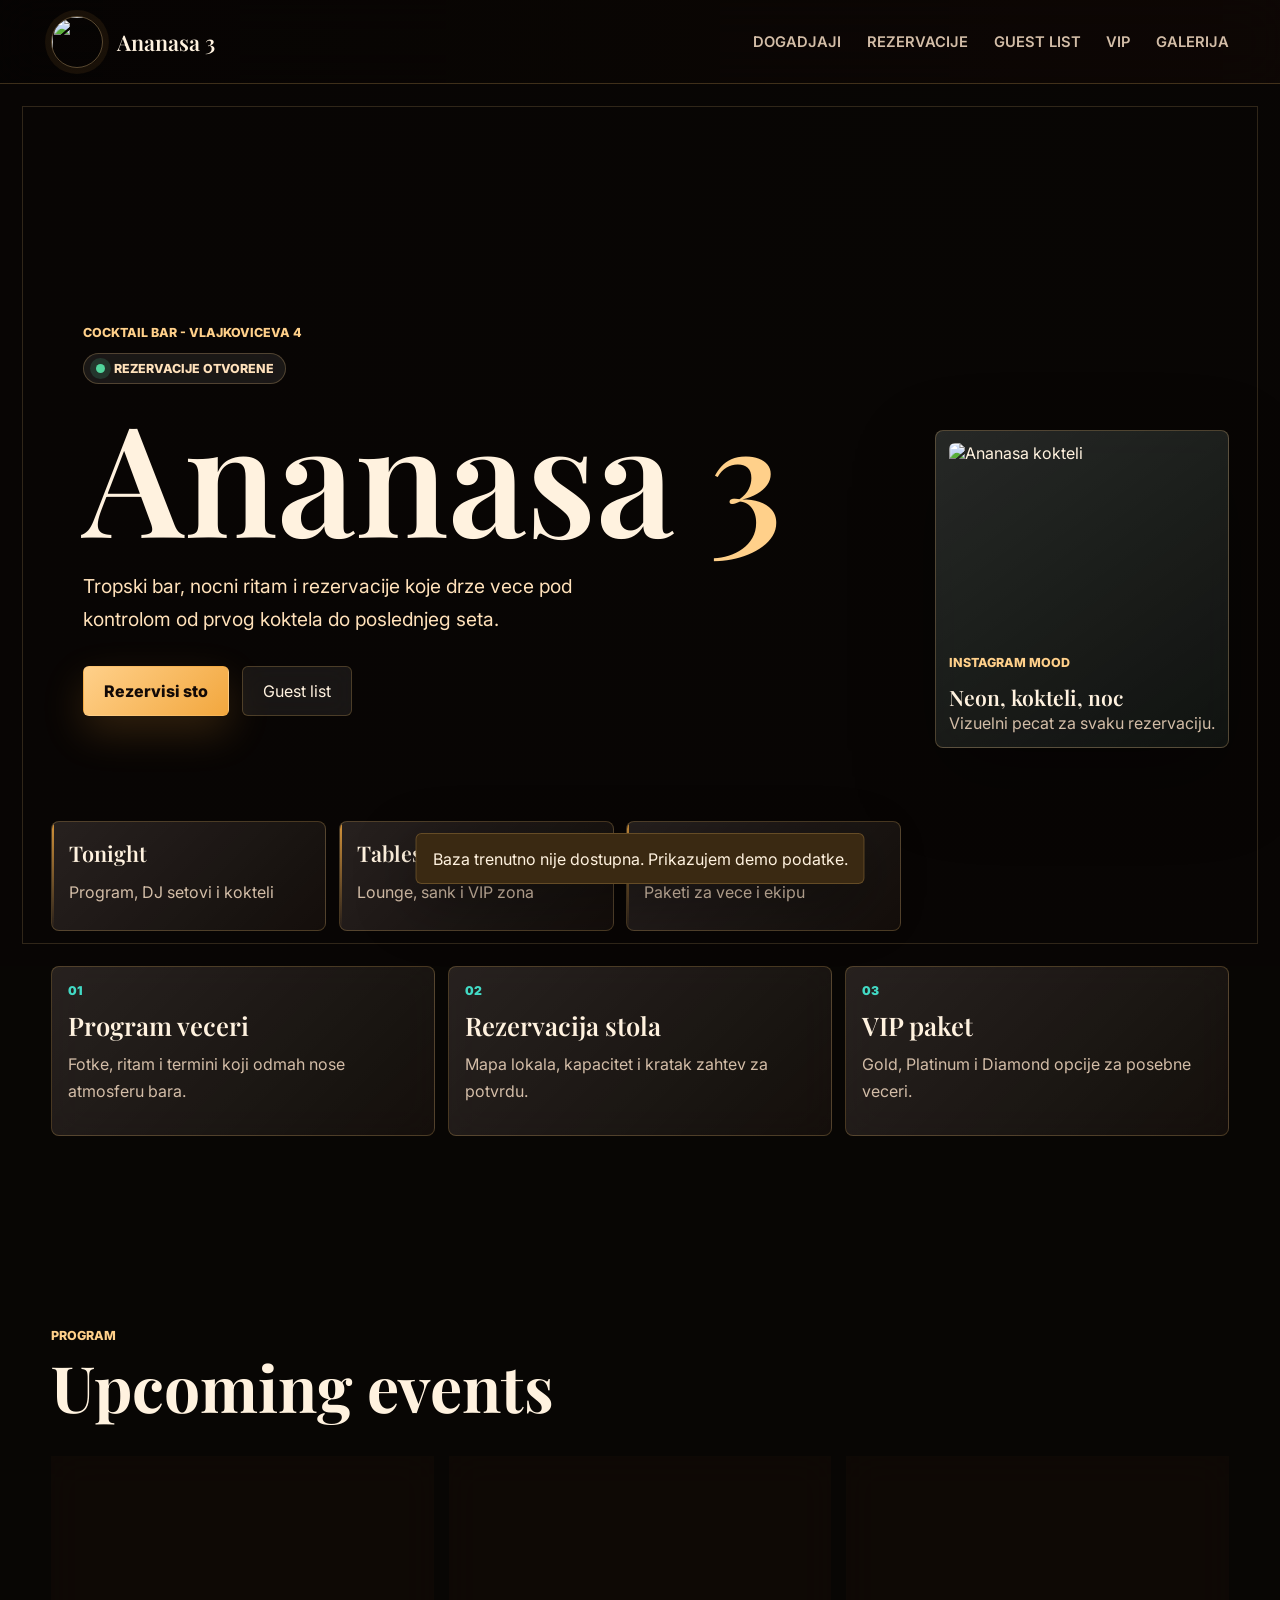
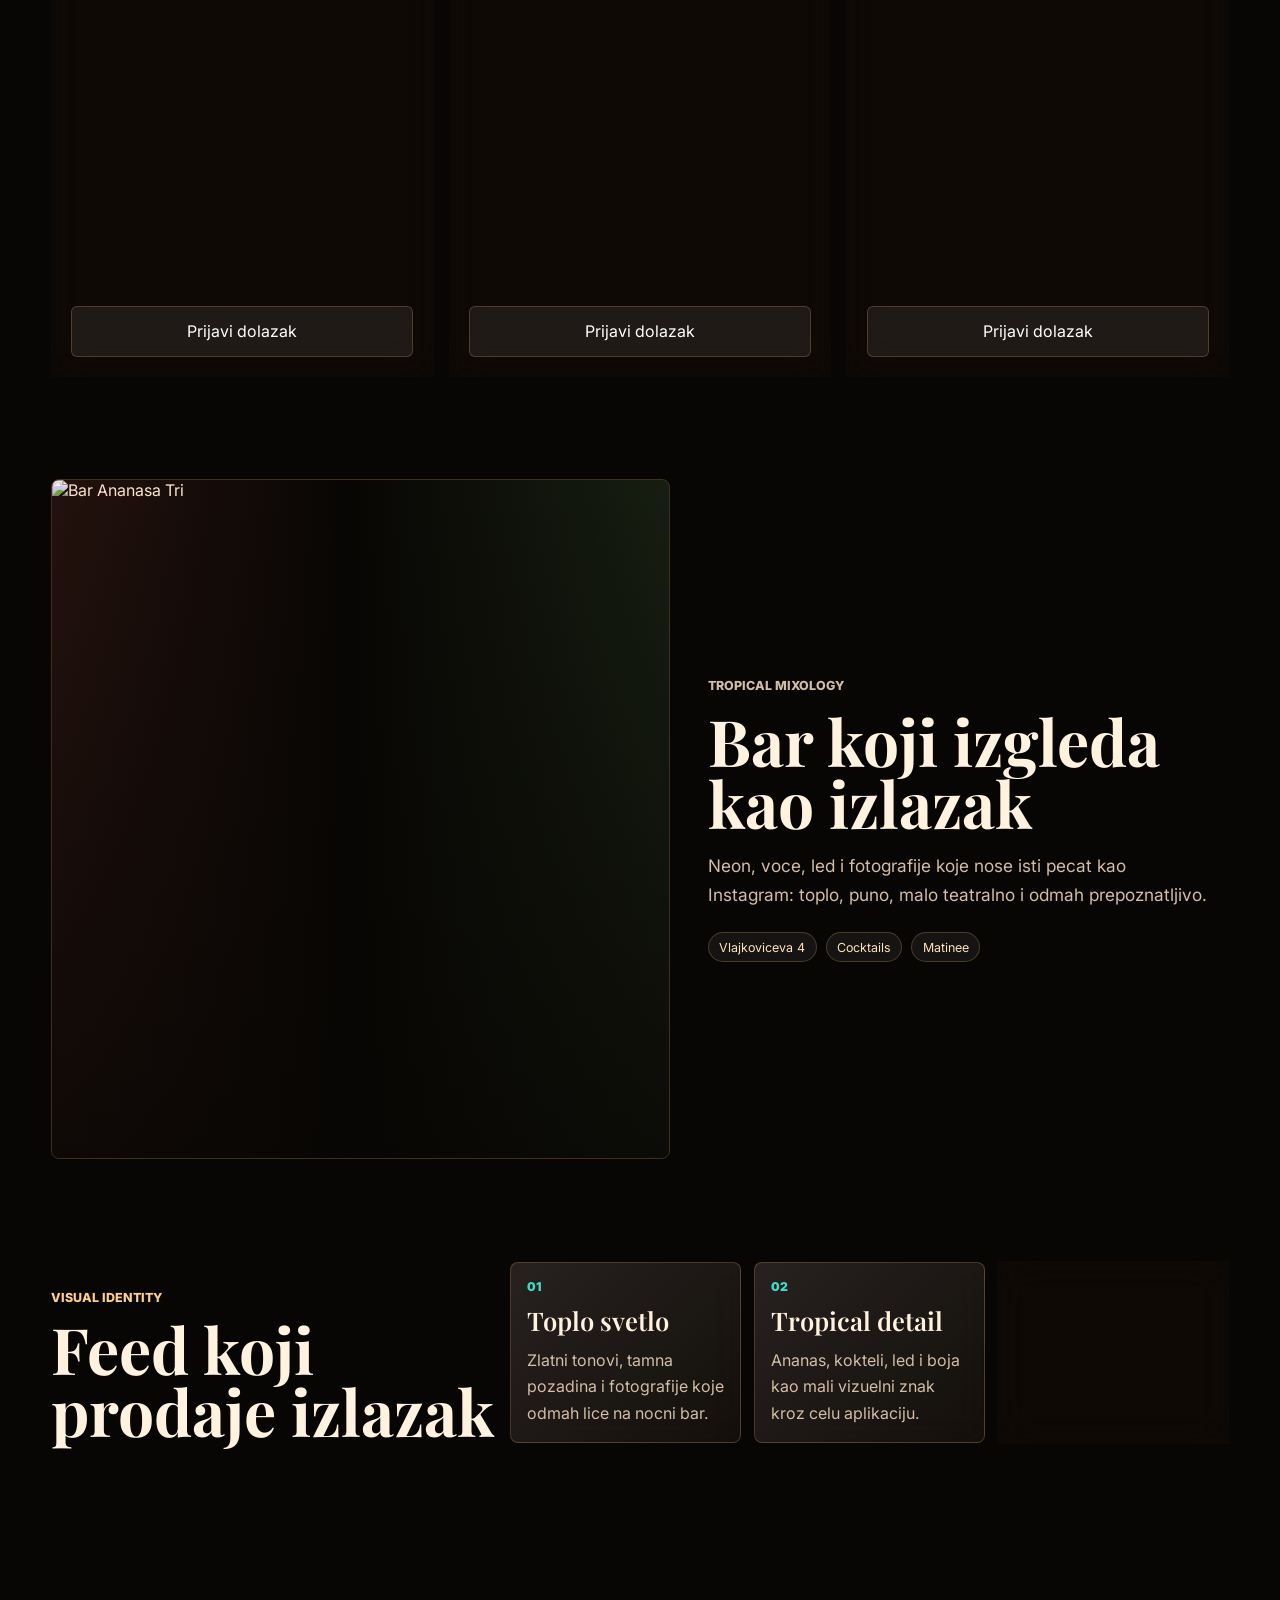
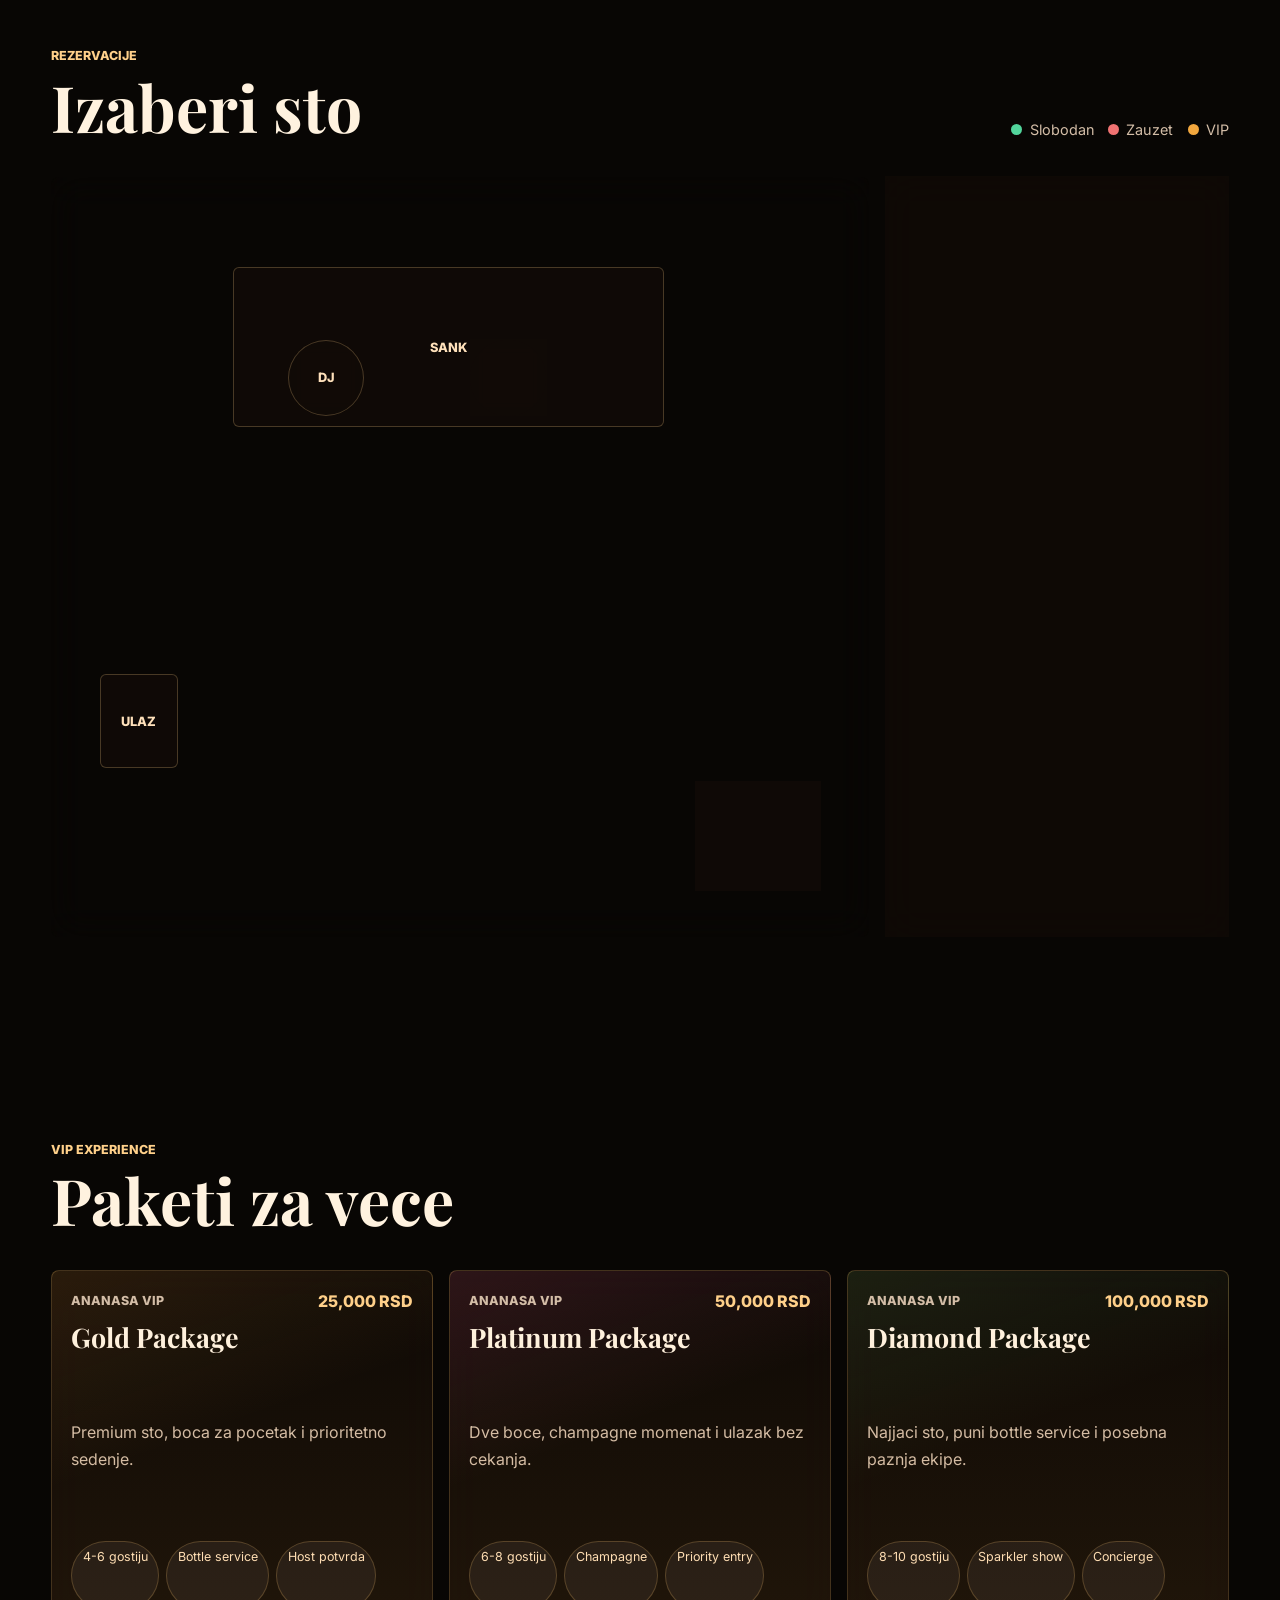
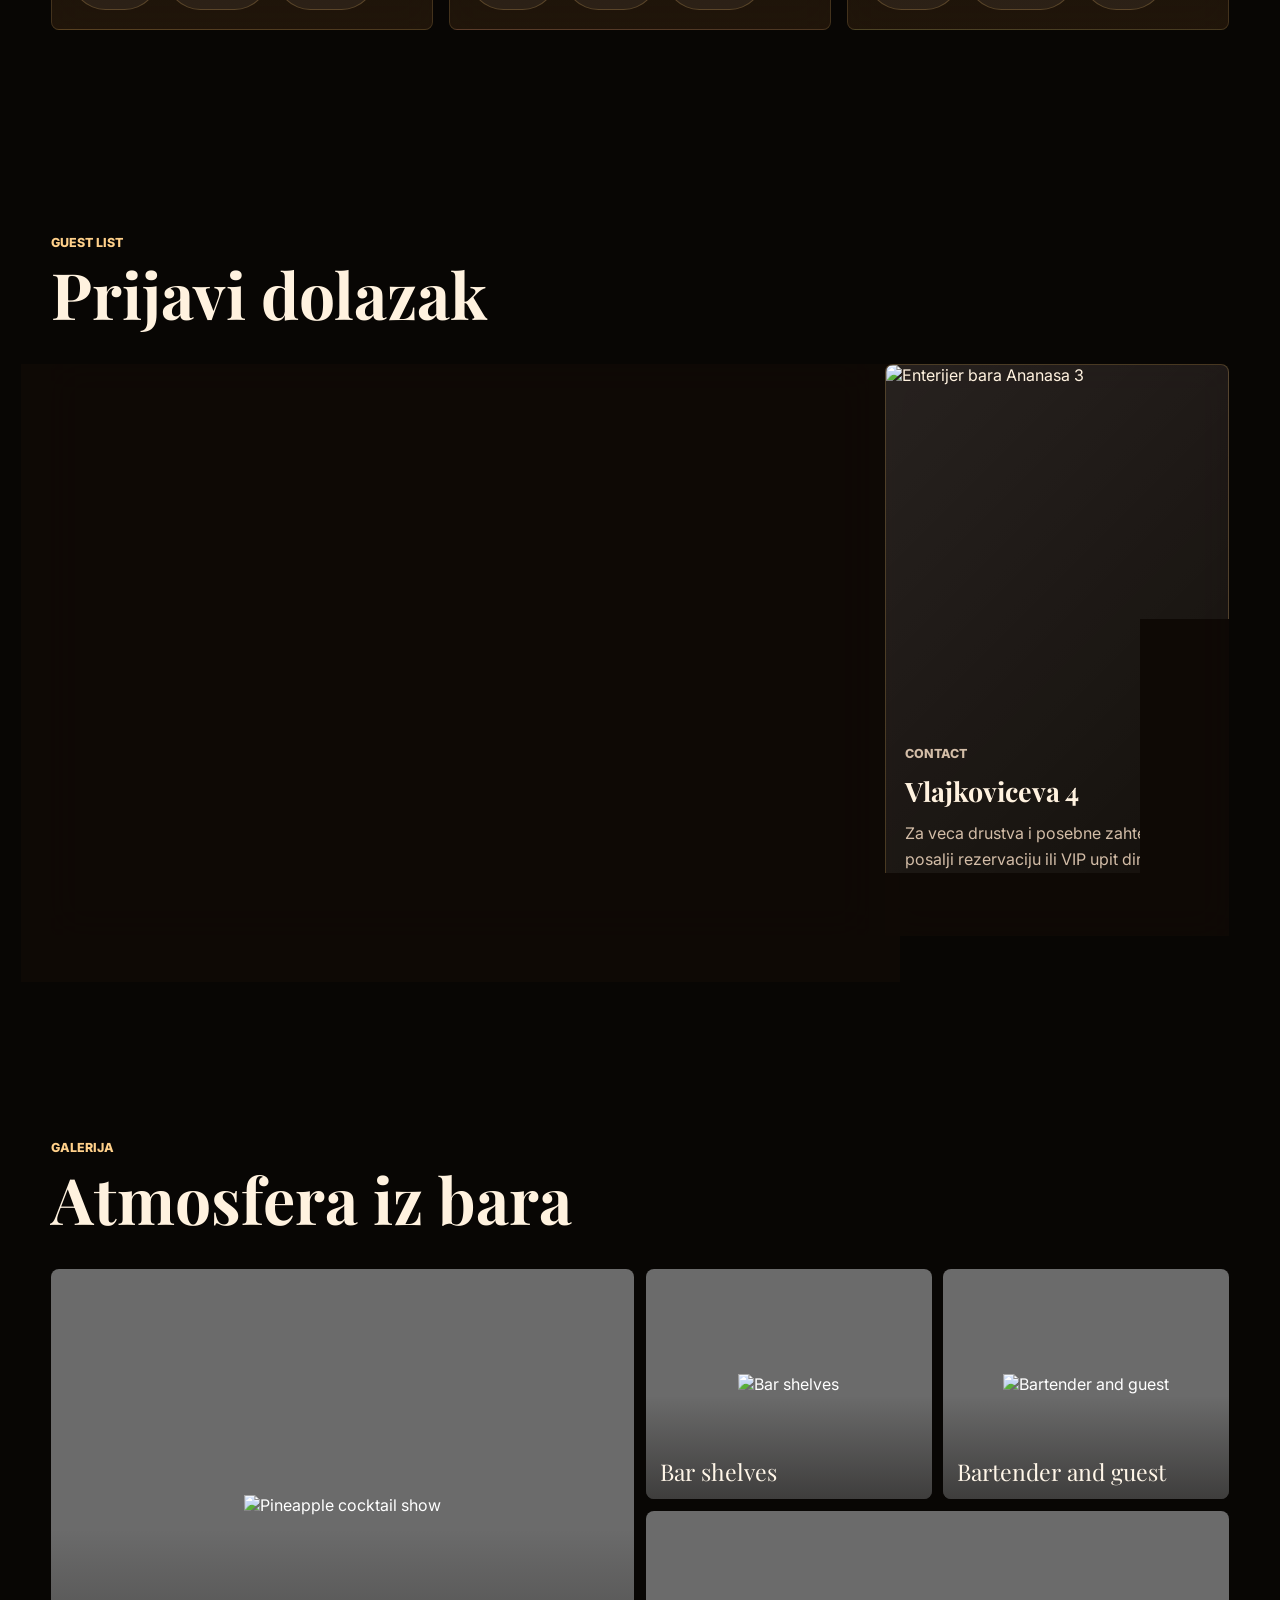
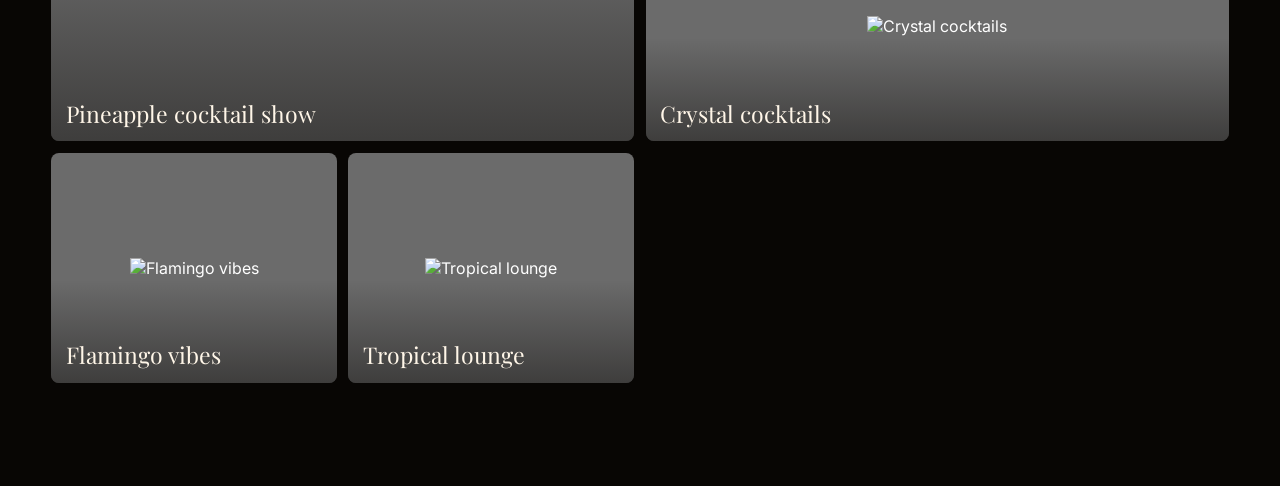
==== commit 92ae4dad: "Load floor map styles" ====
--- a/index.html
+++ b/index.html
@@ -6,99 +6,24 @@
     <title>Ananasa 3</title>
     <link rel="preconnect" href="https://fonts.googleapis.com" />
     <link rel="preconnect" href="https://fonts.gstatic.com" crossorigin />
-    <link
-      href="https://fonts.googleapis.com/css2?family=Inter:wght@400;500;600;700&family=Playfair+Display:wght@500;600;700&display=swap"
-      rel="stylesheet"
-    />
+    <link href="https://fonts.googleapis.com/css2?family=Inter:wght@400;500;600;700&family=Playfair+Display:wght@500;600;700&display=swap" rel="stylesheet" />
     <link rel="stylesheet" href="./styles.css?v=20260522-layout-1" />
+    <link rel="stylesheet" href="./layout.css?v=20260522-layout-1" />
     <script src="./app.js?v=20260522-layout-1" defer></script>
   </head>
   <body>
-    <header class="site-header">
-      <a class="brand" href="#home" aria-label="Ananasa 3 pocetna">
-        <img
-          src="https://media.base44.com/images/public/user_69c0e9232d58b2532dbbabdb/99ff3131a_472617629_639547871916582_2148296062729666960_n.jpg"
-          alt=""
-        />
-        <span>Ananasa 3</span>
-      </a>
-      <nav aria-label="Glavna navigacija">
-        <a href="#events">Dogadjaji</a>
-        <a href="#tables">Rezervacije</a>
-        <a href="#guestlist">Guest list</a>
-        <a href="#vip">VIP</a>
-        <a href="#gallery">Galerija</a>
-      </nav>
-      <button class="icon-button menu-toggle" type="button" aria-label="Otvori meni" aria-expanded="false">
-        <span></span>
-        <span></span>
-      </button>
-    </header>
-
+    <header class="site-header"><a class="brand" href="#home" aria-label="Ananasa 3 pocetna"><img src="https://media.base44.com/images/public/user_69c0e9232d58b2532dbbabdb/99ff3131a_472617629_639547871916582_2148296062729666960_n.jpg" alt="" /><span>Ananasa 3</span></a><nav aria-label="Glavna navigacija"><a href="#events">Dogadjaji</a><a href="#tables">Rezervacije</a><a href="#guestlist">Guest list</a><a href="#vip">VIP</a><a href="#gallery">Galerija</a></nav><button class="icon-button menu-toggle" type="button" aria-label="Otvori meni" aria-expanded="false"><span></span><span></span></button></header>
     <main>
-      <section id="home" class="hero">
-        <div class="hero-media" aria-hidden="true"></div>
-        <div class="hero-copy">
-          <p class="eyebrow">Cocktail bar - Vlajkoviceva 4</p>
-          <div class="hero-status" aria-label="Status veceri">
-            <span></span>
-            <strong>Rezervacije otvorene</strong>
-          </div>
-          <h1>Ananasa <span>3</span></h1>
-          <p class="lede">
-            Tropski bar, nocni ritam i rezervacije koje drze vece pod kontrolom od prvog koktela do poslednjeg seta.
-          </p>
-          <div class="hero-actions">
-            <a class="button primary" href="#tables">Rezervisi sto</a>
-            <a class="button secondary" href="#guestlist">Guest list</a>
-          </div>
-        </div>
-        <aside class="hero-card" aria-label="Ananasa social mood">
-          <img
-            src="https://media.base44.com/images/public/6a0f6ab8b7a925941d91c273/e0248ecc3_unnamed3.webp"
-            alt="Ananasa kokteli"
-          />
-          <div>
-            <p class="eyebrow">Instagram mood</p>
-            <strong>Neon, kokteli, noc</strong>
-            <span>Vizuelni pecat za svaku rezervaciju.</span>
-          </div>
-        </aside>
-        <div class="hero-rail" aria-label="Brze akcije">
-          <a href="#events"><strong>Tonight</strong><span>Program, DJ setovi i kokteli</span></a>
-          <a href="#tables"><strong>Tables</strong><span>Lounge, sank i VIP zona</span></a>
-          <a href="#vip"><strong>Bottle service</strong><span>Paketi za vece i ekipu</span></a>
-        </div>
-      </section>
-
-      <section class="route-strip" aria-label="Ananasa 3 iskustvo">
-        <a href="#events"><span>01</span><strong>Program veceri</strong><p>Fotke, ritam i termini koji odmah nose atmosferu bara.</p></a>
-        <a href="#tables"><span>02</span><strong>Rezervacija stola</strong><p>Mapa lokala, kapacitet i kratak zahtev za potvrdu.</p></a>
-        <a href="#vip"><span>03</span><strong>VIP paket</strong><p>Gold, Platinum i Diamond opcije za posebne veceri.</p></a>
-      </section>
-
+      <section id="home" class="hero"><div class="hero-media" aria-hidden="true"></div><div class="hero-copy"><p class="eyebrow">Cocktail bar - Vlajkoviceva 4</p><div class="hero-status" aria-label="Status veceri"><span></span><strong>Rezervacije otvorene</strong></div><h1>Ananasa <span>3</span></h1><p class="lede">Tropski bar, nocni ritam i rezervacije koje drze vece pod kontrolom od prvog koktela do poslednjeg seta.</p><div class="hero-actions"><a class="button primary" href="#tables">Rezervisi sto</a><a class="button secondary" href="#guestlist">Guest list</a></div></div><aside class="hero-card" aria-label="Ananasa social mood"><img src="https://media.base44.com/images/public/6a0f6ab8b7a925941d91c273/e0248ecc3_unnamed3.webp" alt="Ananasa kokteli" /><div><p class="eyebrow">Instagram mood</p><strong>Neon, kokteli, noc</strong><span>Vizuelni pecat za svaku rezervaciju.</span></div></aside><div class="hero-rail" aria-label="Brze akcije"><a href="#events"><strong>Tonight</strong><span>Program, DJ setovi i kokteli</span></a><a href="#tables"><strong>Tables</strong><span>Lounge, sank i VIP zona</span></a><a href="#vip"><strong>Bottle service</strong><span>Paketi za vece i ekipu</span></a></div></section>
+      <section class="route-strip" aria-label="Ananasa 3 iskustvo"><a href="#events"><span>01</span><strong>Program veceri</strong><p>Fotke, ritam i termini koji odmah nose atmosferu bara.</p></a><a href="#tables"><span>02</span><strong>Rezervacija stola</strong><p>Mapa lokala, kapacitet i kratak zahtev za potvrdu.</p></a><a href="#vip"><span>03</span><strong>VIP paket</strong><p>Gold, Platinum i Diamond opcije za posebne veceri.</p></a></section>
       <section id="events" class="band"><div class="section-head"><p class="eyebrow">Program</p><h2>Upcoming events</h2></div><div id="event-grid" class="event-grid"></div></section>
-
-      <section class="signature-band" aria-label="Ananasa atmosfera">
-        <div class="signature-photo"><img src="https://media.base44.com/images/public/6a0f6ab8b7a925941d91c273/99e62382b_unnamed5.webp" alt="Bar Ananasa Tri" /></div>
-        <div class="signature-copy"><p class="eyebrow">Tropical mixology</p><h2>Bar koji izgleda kao izlazak</h2><p>Neon, voce, led i fotografije koje nose isti pecat kao Instagram: toplo, puno, malo teatralno i odmah prepoznatljivo.</p><div class="signature-marks"><span>Vlajkoviceva 4</span><span>Cocktails</span><span>Matinee</span></div></div>
-      </section>
-
+      <section class="signature-band" aria-label="Ananasa atmosfera"><div class="signature-photo"><img src="https://media.base44.com/images/public/6a0f6ab8b7a925941d91c273/99e62382b_unnamed5.webp" alt="Bar Ananasa Tri" /></div><div class="signature-copy"><p class="eyebrow">Tropical mixology</p><h2>Bar koji izgleda kao izlazak</h2><p>Neon, voce, led i fotografije koje nose isti pecat kao Instagram: toplo, puno, malo teatralno i odmah prepoznatljivo.</p><div class="signature-marks"><span>Vlajkoviceva 4</span><span>Cocktails</span><span>Matinee</span></div></div></section>
       <section class="social-proof" aria-label="Ananasa vizuelni pecat"><div><p class="eyebrow">Visual identity</p><h2>Feed koji prodaje izlazak</h2></div><div class="social-notes"><article><span>01</span><strong>Toplo svetlo</strong><p>Zlatni tonovi, tamna pozadina i fotografije koje odmah lice na nocni bar.</p></article><article><span>02</span><strong>Tropical detail</strong><p>Ananas, kokteli, led i boja kao mali vizuelni znak kroz celu aplikaciju.</p></article><article><span>03</span><strong>Booking flow</strong><p>Svaki CTA vodi ka stvarnoj akciji: sto, guest list ili VIP upit.</p></article></div></section>
-
-      <section id="tables" class="band booking-band">
-        <div class="section-head split-head"><div><p class="eyebrow">Rezervacije</p><h2>Izaberi sto</h2></div><div class="legend" aria-label="Legenda stolova"><span><i class="available"></i>Slobodan</span><span><i class="busy"></i>Zauzet</span><span><i class="vip"></i>VIP</span></div></div>
-        <div class="floor-wrap"><div class="floor-stage"><div class="floor-tabs" role="tablist" aria-label="Nivo lokala"><button class="floor-tab active" type="button" role="tab" aria-selected="true" data-floor="sank">Sank</button><button class="floor-tab" type="button" role="tab" aria-selected="false" data-floor="sprat">Sprat</button></div><div class="venue-plan floor-sank active" data-floor-plan="sank"><div class="plan-label bar-counter">Sank</div><div class="plan-label entry-door">Ulaz</div><div class="plan-label stairs">Stepenice</div><div class="plan-booth booth-left">DJ</div><div class="plan-booth booth-right">Host</div><div id="table-map-sank" class="table-map" aria-label="Mapa stolova oko sanka"></div></div><div class="venue-plan floor-sprat" data-floor-plan="sprat"><div class="plan-label upstairs">Sprat</div><div class="plan-label stairs stairs-up">Stepenice</div><div id="table-map-sprat" class="table-map" aria-label="Mapa stolova na spratu"></div></div></div><aside class="booking-panel"><p class="eyebrow">Selected table</p><h3 id="selected-table-title">Klikni slobodan sto</h3><p id="selected-table-copy">Izaberi Sank ili Sprat, klikni mesto na mapi i otvori rezervaciju za taj sto.</p><button id="reserve-selected" class="button primary full" type="button" disabled>Otvori rezervaciju</button></aside></div>
-      </section>
-
+      <section id="tables" class="band booking-band"><div class="section-head split-head"><div><p class="eyebrow">Rezervacije</p><h2>Izaberi sto</h2></div><div class="legend" aria-label="Legenda stolova"><span><i class="available"></i>Slobodan</span><span><i class="busy"></i>Zauzet</span><span><i class="vip"></i>VIP</span></div></div><div class="floor-wrap"><div class="floor-stage"><div class="floor-tabs" role="tablist" aria-label="Nivo lokala"><button class="floor-tab active" type="button" role="tab" aria-selected="true" data-floor="sank">Sank</button><button class="floor-tab" type="button" role="tab" aria-selected="false" data-floor="sprat">Sprat</button></div><div class="venue-plan floor-sank active" data-floor-plan="sank"><div class="plan-label bar-counter">Sank</div><div class="plan-label entry-door">Ulaz</div><div class="plan-label stairs">Stepenice</div><div class="plan-booth booth-left">DJ</div><div class="plan-booth booth-right">Host</div><div id="table-map-sank" class="table-map" aria-label="Mapa stolova oko sanka"></div></div><div class="venue-plan floor-sprat" data-floor-plan="sprat"><div class="plan-label upstairs">Sprat</div><div class="plan-label stairs stairs-up">Stepenice</div><div id="table-map-sprat" class="table-map" aria-label="Mapa stolova na spratu"></div></div></div><aside class="booking-panel"><p class="eyebrow">Selected table</p><h3 id="selected-table-title">Klikni slobodan sto</h3><p id="selected-table-copy">Izaberi Sank ili Sprat, klikni mesto na mapi i otvori rezervaciju za taj sto.</p><button id="reserve-selected" class="button primary full" type="button" disabled>Otvori rezervaciju</button></aside></div></section>
       <section id="vip" class="band"><div class="section-head"><p class="eyebrow">VIP experience</p><h2>Paketi za vece</h2></div><div id="vip-grid" class="vip-grid"></div></section>
       <section id="guestlist" class="band forms-band"><div class="section-head"><p class="eyebrow">Guest list</p><h2>Prijavi dolazak</h2></div><div class="form-layout"><form id="guest-form" class="surface-form"><label>Ime<input name="name" autocomplete="name" required placeholder="Ime i prezime" /></label><label>Telefon<input name="phone" autocomplete="tel" required placeholder="+381..." /></label><label>Datum<select name="event" id="guest-event" required></select></label><label>Broj gostiju<input name="guests" type="number" min="1" max="12" value="2" required /></label><button class="button primary" type="submit">Posalji prijavu</button></form><div class="editorial"><img src="https://media.base44.com/images/public/6a0f6ab8b7a925941d91c273/33bd55648_2025-05-072.webp" alt="Enterijer bara Ananasa 3" /><div><p class="eyebrow">Contact</p><h3>Vlajkoviceva 4</h3><p>Za veca drustva i posebne zahteve posalji rezervaciju ili VIP upit direktno iz aplikacije.</p></div></div></div></section>
       <section id="gallery" class="band gallery-band"><div class="section-head"><p class="eyebrow">Galerija</p><h2>Atmosfera iz bara</h2></div><div id="gallery-grid" class="gallery-grid"></div></section>
     </main>
-
-    <nav class="mobile-dock" aria-label="Mobilna navigacija"><a href="#home">Home</a><a href="#events">Events</a><a href="#tables">Sto</a><a href="#vip">VIP</a></nav>
-    <a class="floating-reserve" href="#tables">Rezervisi</a>
-    <dialog id="action-modal"><button class="icon-button modal-close" type="button" aria-label="Zatvori">x</button><div id="modal-content"></div></dialog>
-    <div id="toast" role="status" aria-live="polite"></div>
+    <nav class="mobile-dock" aria-label="Mobilna navigacija"><a href="#home">Home</a><a href="#events">Events</a><a href="#tables">Sto</a><a href="#vip">VIP</a></nav><a class="floating-reserve" href="#tables">Rezervisi</a><dialog id="action-modal"><button class="icon-button modal-close" type="button" aria-label="Zatvori">x</button><div id="modal-content"></div></dialog><div id="toast" role="status" aria-live="polite"></div>
   </body>
 </html>
--- a/layout.css
+++ b/layout.css
@@ -0,0 +1,10 @@
+:root { --teal: #42d9c4; }
+.hero-status{align-items:center;backdrop-filter:blur(18px);background:rgba(255,255,255,.08);border:1px solid rgba(255,208,138,.24);border-radius:999px;color:#ffe1bb;display:inline-flex;gap:.55rem;margin-bottom:1rem;padding:.45rem .72rem}.hero-status span{background:var(--green);border-radius:50%;box-shadow:0 0 0 6px rgba(82,213,156,.16);height:9px;width:9px}.hero-status strong{font-size:.78rem;font-weight:800;text-transform:uppercase}
+.hero-card{backdrop-filter:blur(18px);background:linear-gradient(145deg,rgba(255,255,255,.12),rgba(255,255,255,.03)),rgba(9,13,11,.78);border:1px solid rgba(255,208,138,.25);border-radius:8px;bottom:clamp(10.8rem,17vw,14rem);box-shadow:0 30px 80px rgba(0,0,0,.34);display:grid;gap:.9rem;max-width:315px;overflow:hidden;padding:.8rem;position:absolute;right:clamp(1rem,4vw,4.6rem);z-index:1}.hero-card img{aspect-ratio:1.35;border-radius:6px;object-fit:cover;width:100%}.hero-card strong{display:block;font-family:var(--display);font-size:1.32rem;font-weight:600}.hero-card span{color:var(--muted);line-height:1.5}
+.route-strip,.social-proof{display:grid;gap:.85rem;padding-inline:clamp(1rem,4vw,4.6rem)}.route-strip{grid-template-columns:repeat(3,minmax(0,1fr));padding-bottom:clamp(4rem,7vw,6.5rem)}.route-strip a,.social-notes article{backdrop-filter:blur(18px);background:linear-gradient(135deg,rgba(255,255,255,.1),rgba(255,255,255,.025)),var(--panel);border:1px solid var(--line);border-radius:8px;min-height:170px;padding:1rem}.route-strip span,.social-notes span{color:var(--teal);display:block;font-size:.76rem;font-weight:900}.route-strip strong,.social-notes strong{display:block;font-family:var(--display);font-size:clamp(1.3rem,2vw,2rem);font-weight:600;margin-block:.6rem}.route-strip p,.social-notes p{color:var(--muted);line-height:1.65;margin:0}.social-proof{align-items:end;grid-template-columns:minmax(280px,.62fr) minmax(0,1fr);padding-bottom:clamp(4.6rem,8vw,8rem)}.social-notes{display:grid;gap:.8rem;grid-template-columns:repeat(3,minmax(0,1fr))}
+.floor-stage{min-height:760px}.floor-tabs{display:inline-flex;gap:.4rem;left:1.8rem;position:absolute;top:1.8rem;z-index:3}.floor-tab{background:rgba(24,14,10,.88);border:1px solid var(--line);border-radius:6px;color:var(--muted);cursor:pointer;font-weight:800;min-height:48px;padding:0 1rem}.floor-tab.active{background:linear-gradient(135deg,var(--peach),var(--gold));color:var(--ink)}
+.venue-plan{background:linear-gradient(90deg,rgba(28,18,13,.18),transparent 34%,rgba(20,13,8,.18)),repeating-linear-gradient(90deg,rgba(255,237,200,.026) 0 1px,transparent 1px 42px),#b78a58;border:1px solid var(--line);border-radius:6px;box-shadow:inset 0 0 0 14px rgba(61,70,73,.6),inset 0 0 0 16px rgba(255,208,138,.12);display:none;inset:1rem;min-height:728px;overflow:hidden;position:absolute}.venue-plan.active{display:block}.floor-sank:before{background:#452b23;clip-path:polygon(0 0,100% 0,100% 58%,76% 58%,76% 52%,20% 52%,20% 45%,13% 45%,13% 0);content:"";inset:2.1rem 2.1rem auto 2.1rem;height:47%;position:absolute}.floor-sank:after,.floor-sprat:before{border-bottom:7px solid rgba(52,42,38,.86);bottom:1.9rem;content:"";height:18%;left:1.9rem;position:absolute}.floor-sank:after{border-right:7px solid rgba(52,42,38,.86);width:83%}.floor-sprat:before{border-left:7px solid rgba(52,42,38,.86);width:68%}
+.plan-label,.plan-booth{backdrop-filter:blur(8px);background:rgba(18,12,8,.74);border:1px solid rgba(255,208,138,.24);border-radius:6px;color:#ffe1bb;display:grid;font-size:.8rem;font-weight:800;place-items:center;position:absolute;text-transform:uppercase;z-index:1}.bar-counter{height:22%;left:21%;top:10%;width:55%}.entry-door{bottom:21%;height:13%;left:1.9rem;width:10%}.stairs{bottom:1.9rem;height:15%;right:1.9rem;width:16%}.booth-left,.booth-right{border-radius:50%;height:76px;width:76px}.booth-left{left:28%;top:20%}.booth-right{right:39%;top:20%}.upstairs{height:48px;left:2rem;top:2rem;width:120px}.stairs-up{bottom:1.9rem;height:14%;right:13%;width:16%}
+.venue-plan .table-map{inset:0;position:absolute;z-index:2}.venue-plan .table{background:linear-gradient(135deg,rgba(216,255,204,.24),transparent),#43df6c;border:1px solid rgba(191,255,202,.72);border-radius:4px;box-shadow:0 9px 20px rgba(0,0,0,.26),inset 0 0 0 2px rgba(255,255,255,.14);height:clamp(54px,5vw,72px);width:clamp(54px,5vw,72px)}.venue-plan .table strong{color:#052512;font-family:var(--body);font-size:1.15rem;font-weight:900}.venue-plan .table span{color:#0b4421;font-size:.58rem;font-weight:800}.gallery-button:before{bottom:.8rem;color:#fff6e8;content:attr(data-gallery-label);font-family:var(--display);font-size:clamp(1.05rem,1.8vw,1.55rem);left:.9rem;position:absolute;right:.9rem;text-align:left;z-index:1}.floating-reserve{display:none}
+@media(max-width:920px){.route-strip,.social-proof,.social-notes{grid-template-columns:1fr}.hero-card{bottom:auto;margin:0 1rem;max-width:360px;position:relative;right:auto;transform:translateY(-6rem)}}
+@media(max-width:640px){.floor-stage{min-height:600px}.venue-plan{min-height:568px}.floor-tabs{left:1rem;top:1rem}.booth-left,.booth-right{height:48px;width:48px}.floating-reserve{background:linear-gradient(135deg,var(--peach),var(--gold));border-radius:999px;bottom:4.9rem;box-shadow:0 18px 52px rgba(242,167,62,.26);color:var(--ink);display:inline-flex;font-size:.82rem;font-weight:900;padding:.78rem 1rem;position:fixed;right:1rem;text-transform:uppercase;z-index:13}}
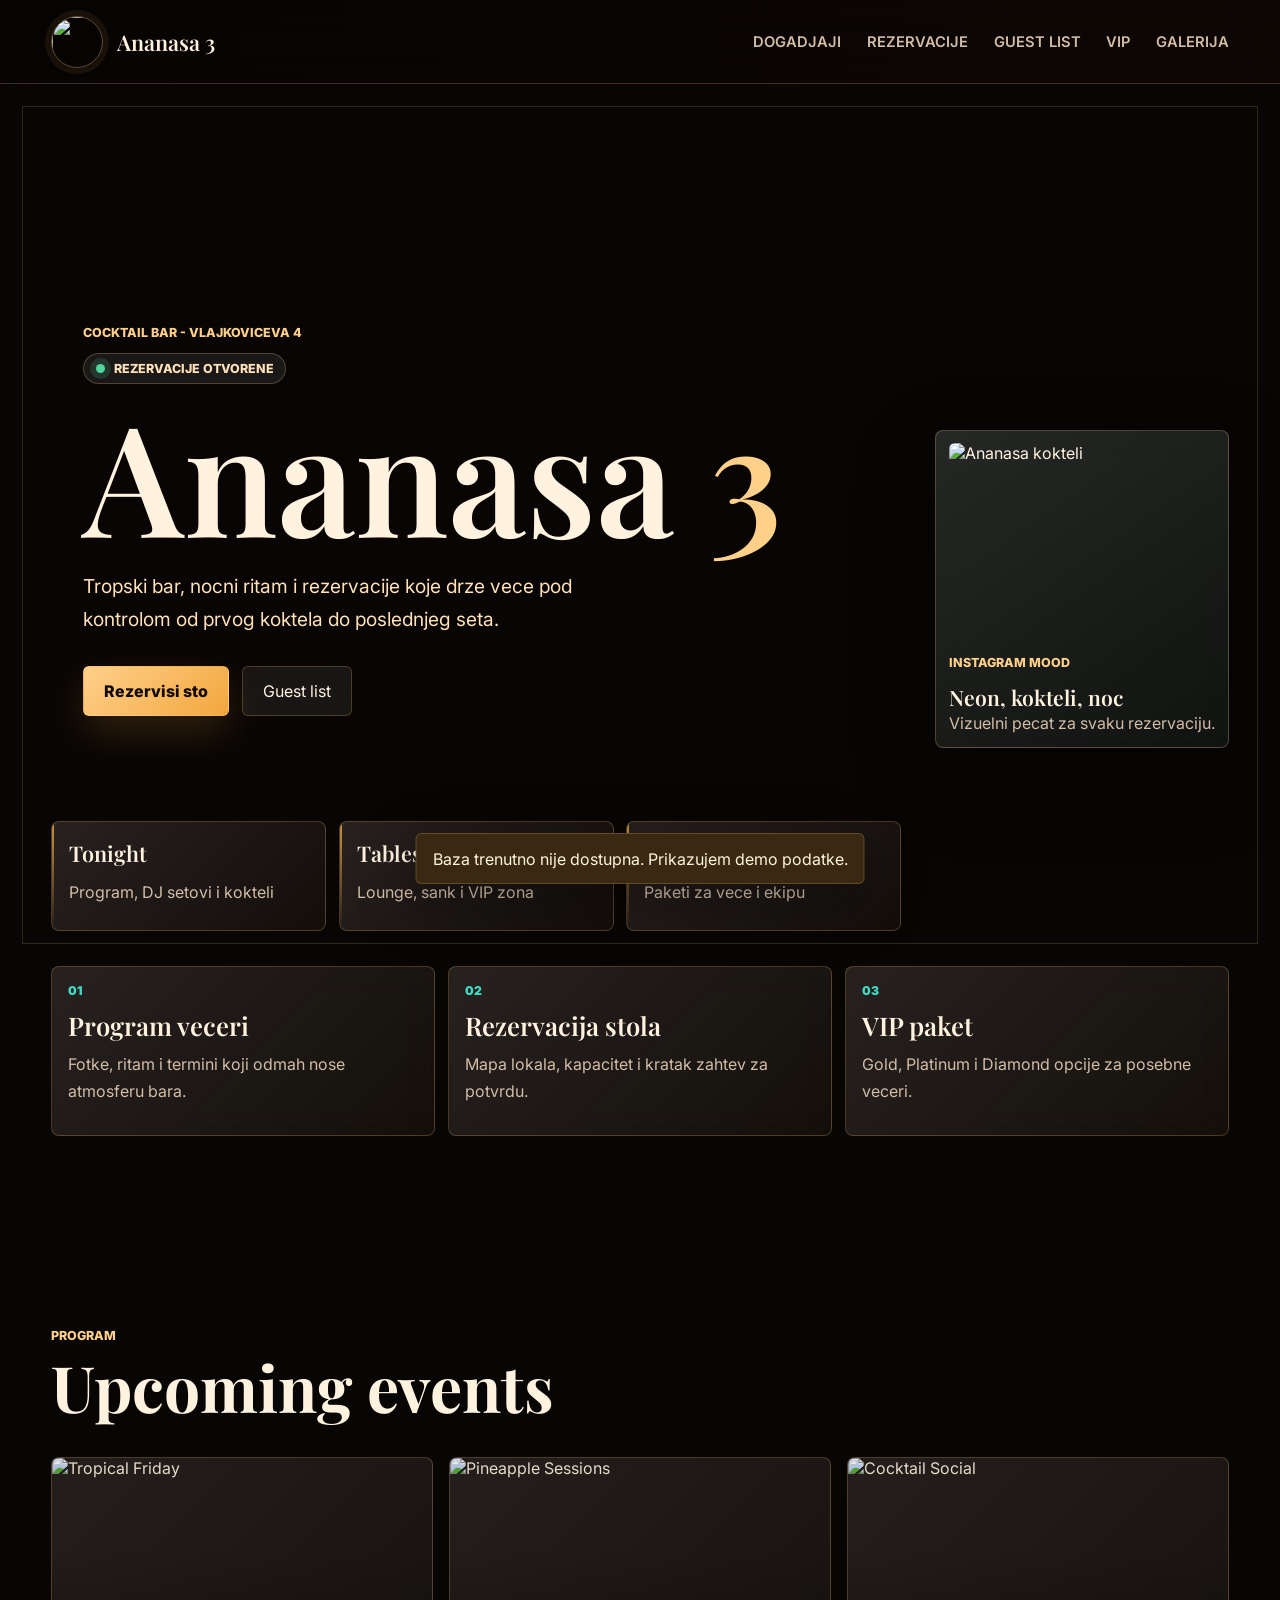
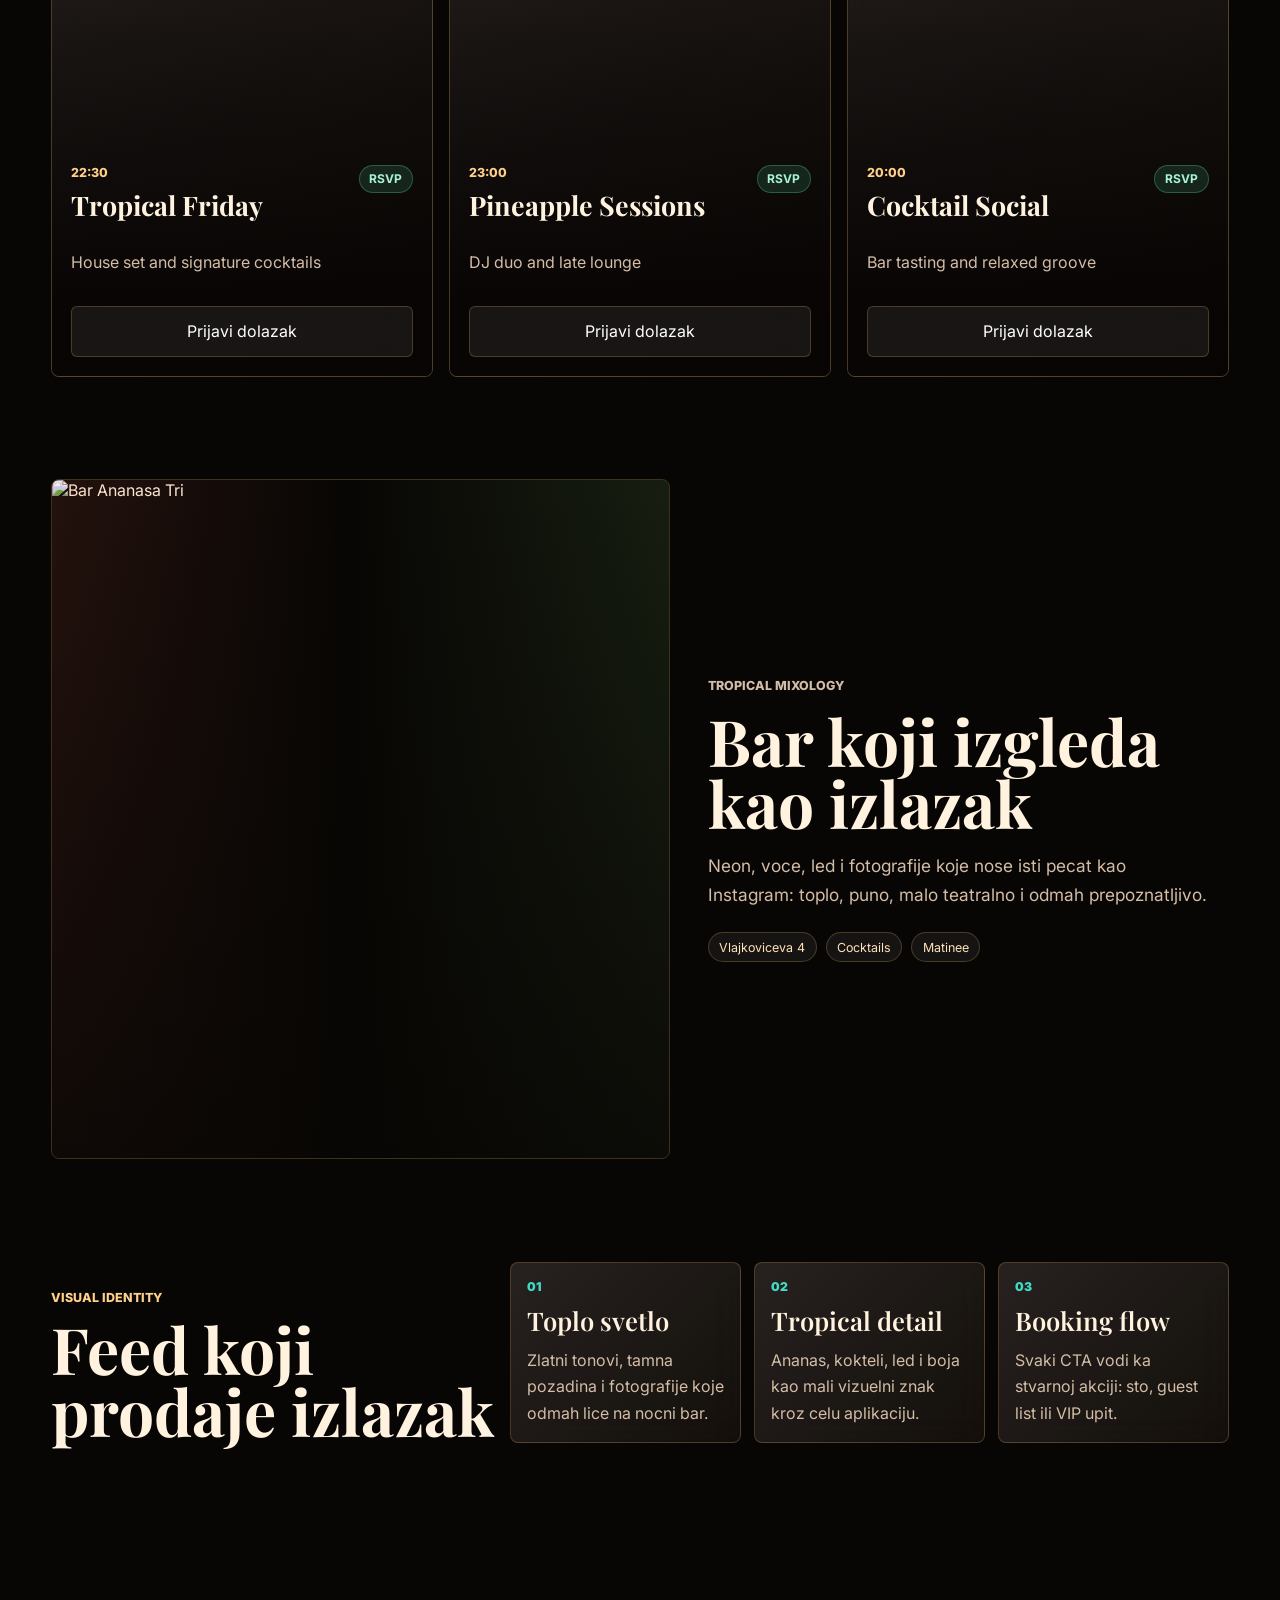
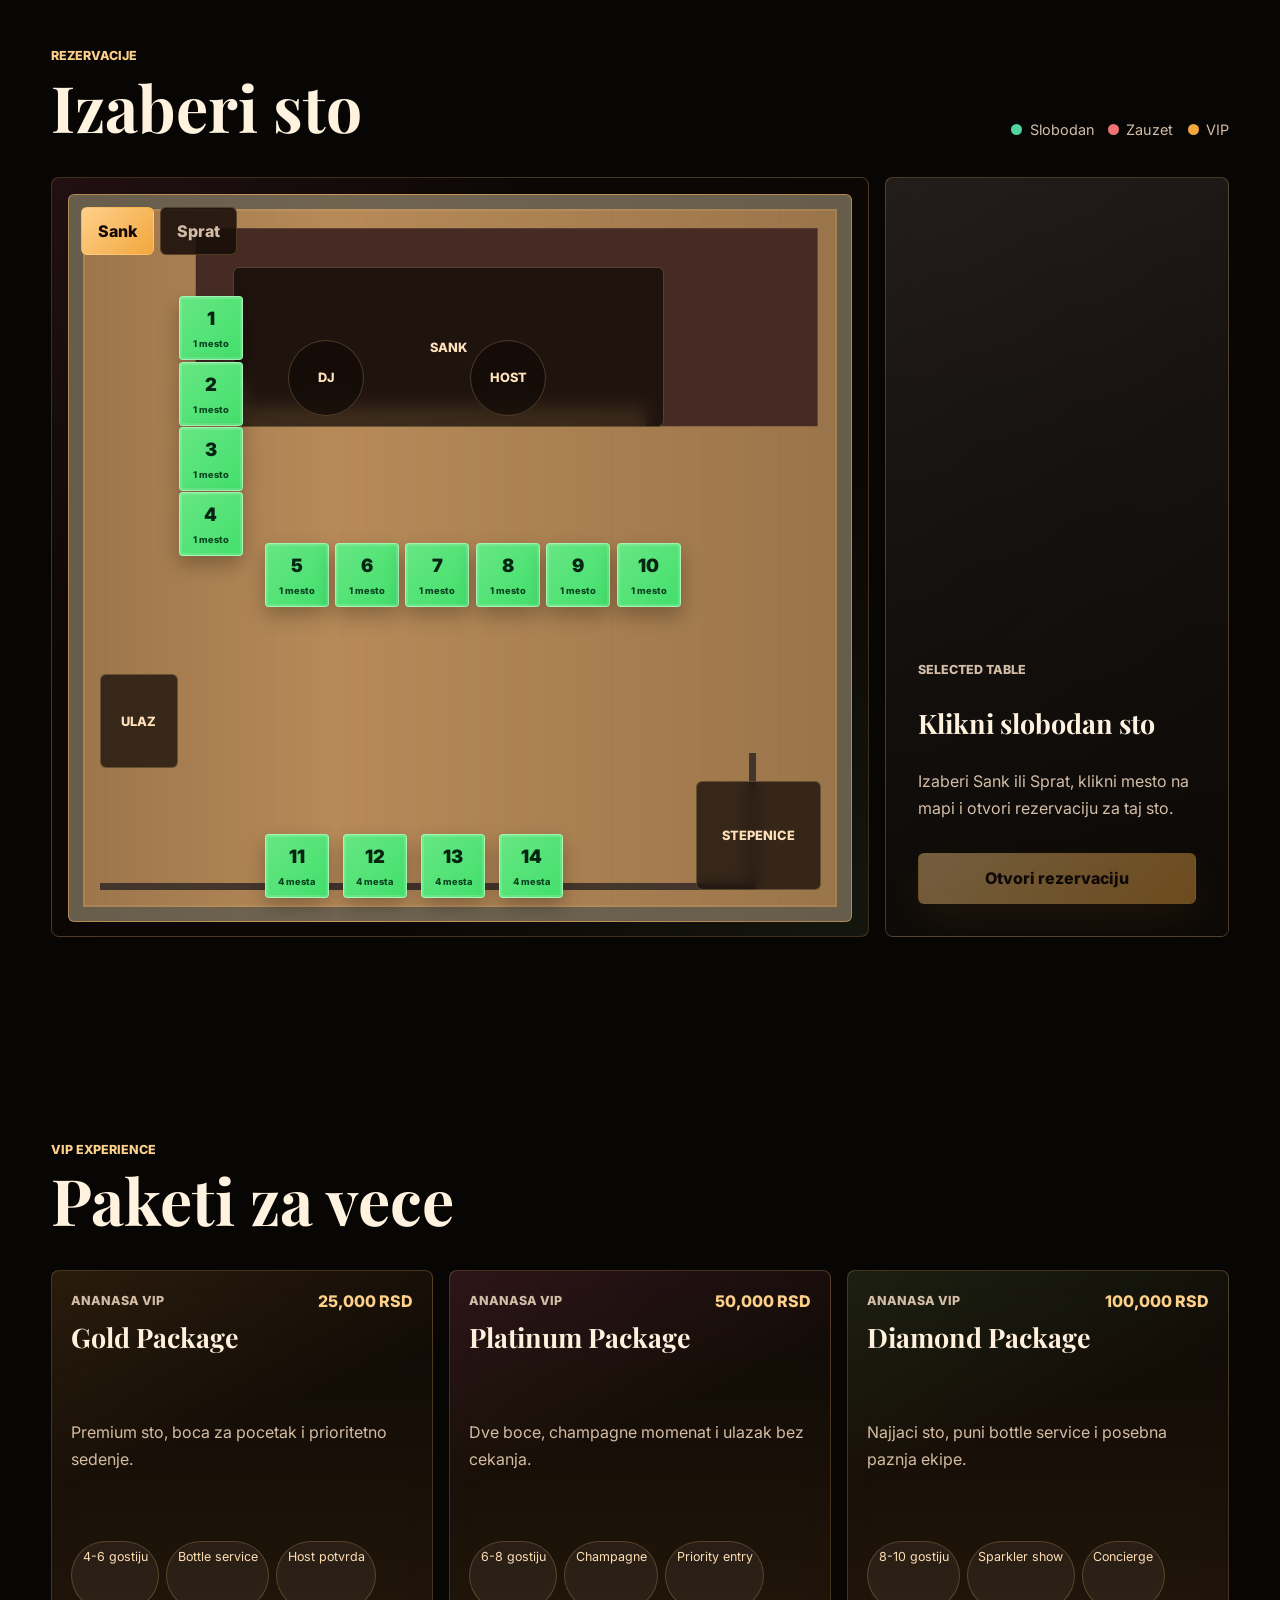
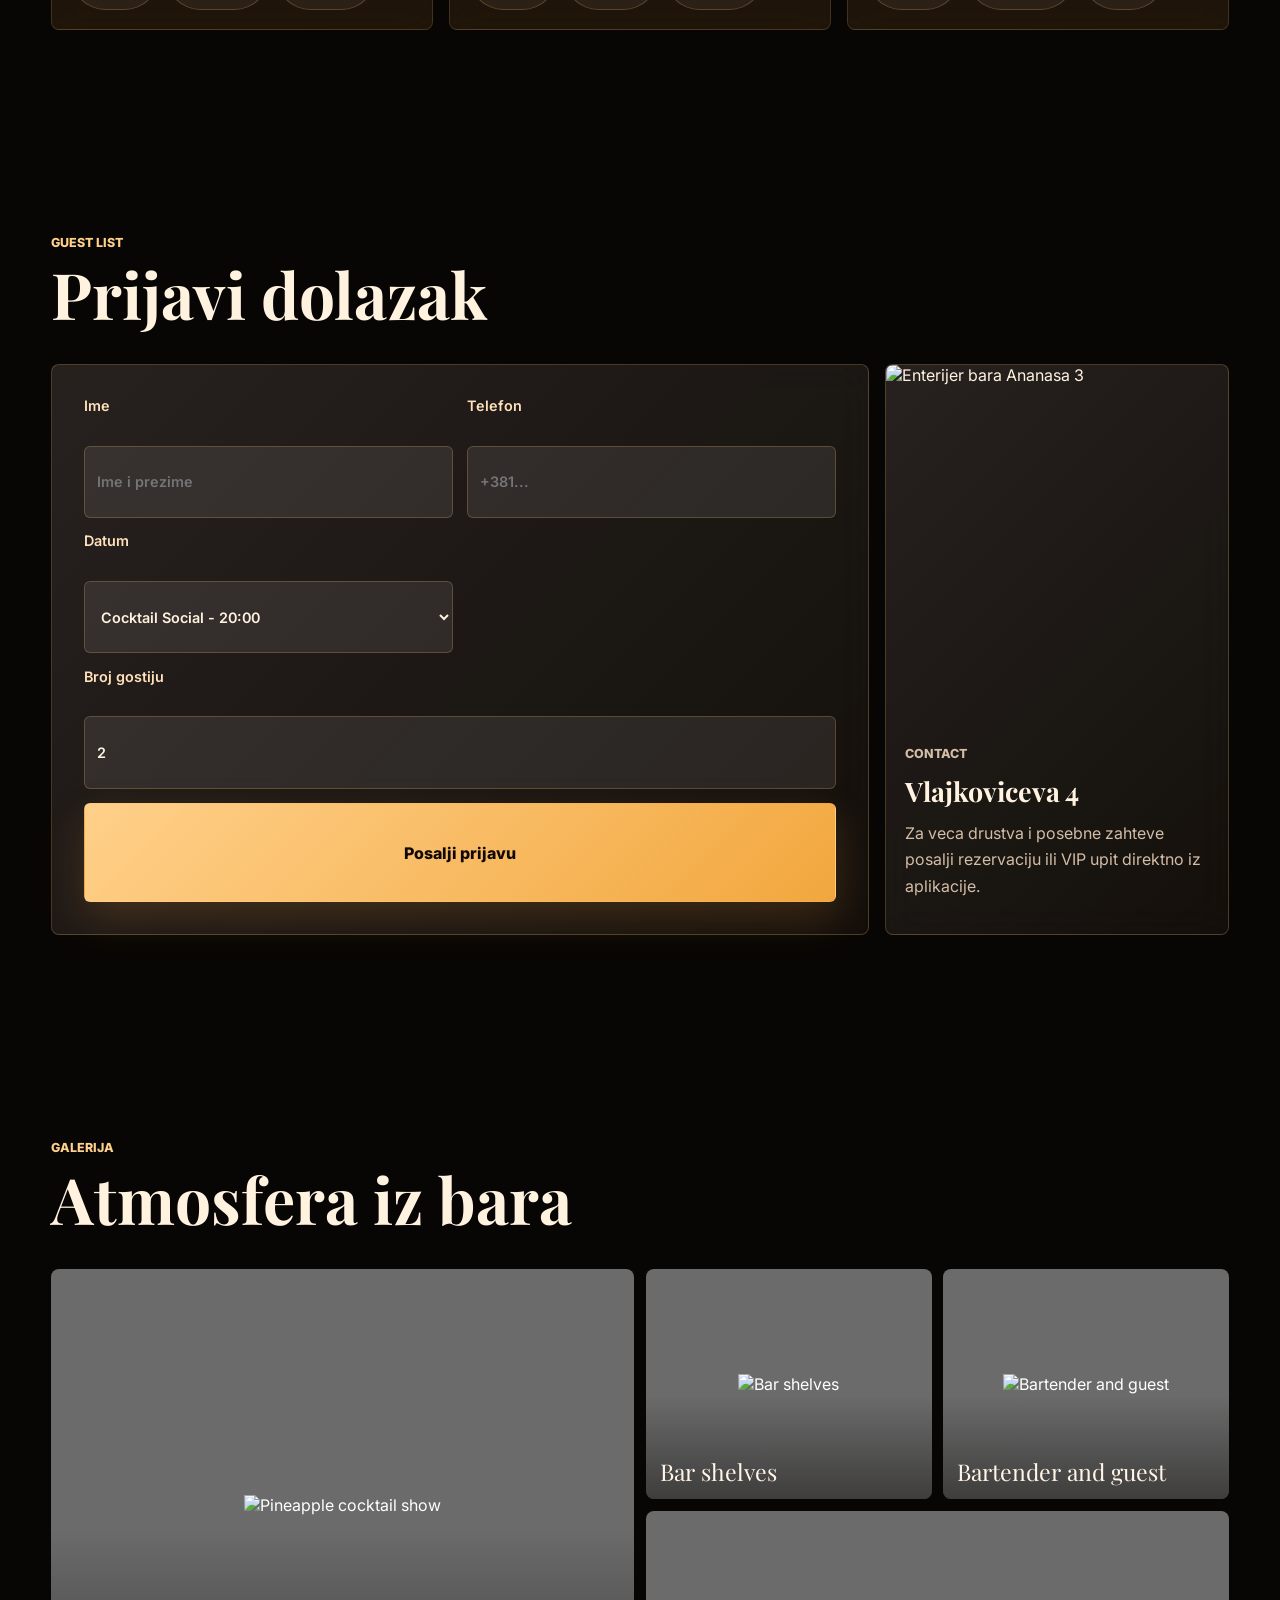
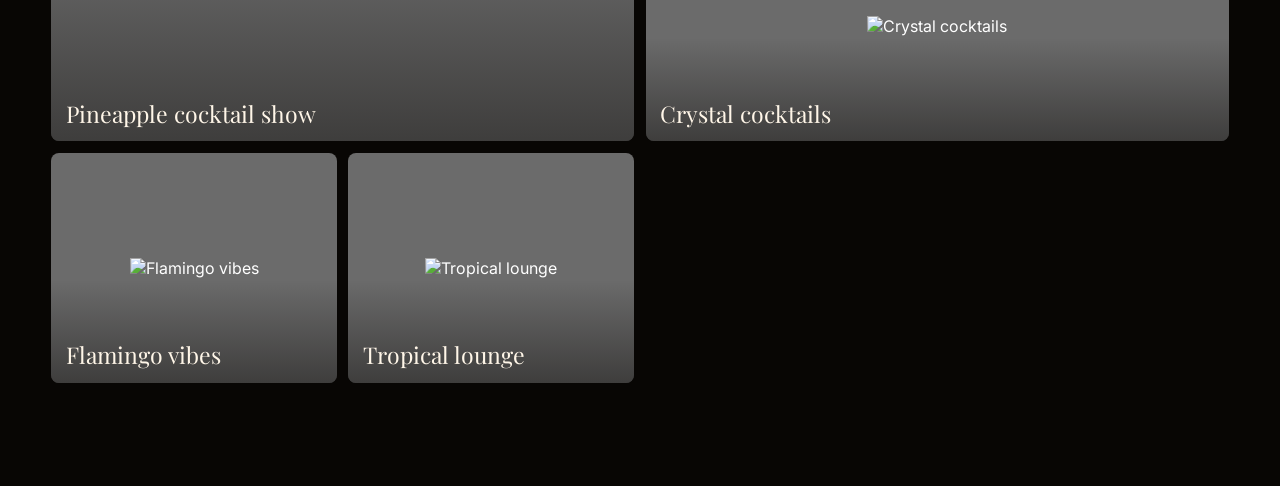
==== commit 33c57e4f: "Polish public navigation UX" ====
--- a/index.html
+++ b/index.html
@@ -6,24 +6,268 @@
     <title>Ananasa 3</title>
     <link rel="preconnect" href="https://fonts.googleapis.com" />
     <link rel="preconnect" href="https://fonts.gstatic.com" crossorigin />
-    <link href="https://fonts.googleapis.com/css2?family=Inter:wght@400;500;600;700&family=Playfair+Display:wght@500;600;700&display=swap" rel="stylesheet" />
-    <link rel="stylesheet" href="./styles.css?v=20260522-layout-1" />
-    <link rel="stylesheet" href="./layout.css?v=20260522-layout-1" />
-    <script src="./app.js?v=20260522-layout-1" defer></script>
+    <link
+      href="https://fonts.googleapis.com/css2?family=Inter:wght@400;500;600;700&family=Playfair+Display:wght@500;600;700&display=swap"
+      rel="stylesheet"
+    />
+    <link rel="stylesheet" href="./styles.css?v=20260522-ux-1" />
+    <link rel="stylesheet" href="./layout.css?v=20260522-ux-1" />
+    <script src="./app.js?v=20260522-ux-1" defer></script>
   </head>
   <body>
-    <header class="site-header"><a class="brand" href="#home" aria-label="Ananasa 3 pocetna"><img src="https://media.base44.com/images/public/user_69c0e9232d58b2532dbbabdb/99ff3131a_472617629_639547871916582_2148296062729666960_n.jpg" alt="" /><span>Ananasa 3</span></a><nav aria-label="Glavna navigacija"><a href="#events">Dogadjaji</a><a href="#tables">Rezervacije</a><a href="#guestlist">Guest list</a><a href="#vip">VIP</a><a href="#gallery">Galerija</a></nav><button class="icon-button menu-toggle" type="button" aria-label="Otvori meni" aria-expanded="false"><span></span><span></span></button></header>
+    <header class="site-header">
+      <a class="brand" href="#home" aria-label="Ananasa 3 pocetna">
+        <img
+          src="https://media.base44.com/images/public/user_69c0e9232d58b2532dbbabdb/99ff3131a_472617629_639547871916582_2148296062729666960_n.jpg"
+          alt=""
+        />
+        <span>Ananasa 3</span>
+      </a>
+      <nav aria-label="Glavna navigacija">
+        <a href="#events" data-nav-link="events">Dogadjaji</a>
+        <a href="#tables" data-nav-link="tables">Rezervacije</a>
+        <a href="#guestlist" data-nav-link="guestlist">Guest list</a>
+        <a href="#vip" data-nav-link="vip">VIP</a>
+        <a href="#gallery" data-nav-link="gallery">Galerija</a>
+      </nav>
+      <button class="icon-button menu-toggle" type="button" aria-label="Otvori meni" aria-expanded="false">
+        <span></span>
+        <span></span>
+      </button>
+    </header>
+
     <main>
-      <section id="home" class="hero"><div class="hero-media" aria-hidden="true"></div><div class="hero-copy"><p class="eyebrow">Cocktail bar - Vlajkoviceva 4</p><div class="hero-status" aria-label="Status veceri"><span></span><strong>Rezervacije otvorene</strong></div><h1>Ananasa <span>3</span></h1><p class="lede">Tropski bar, nocni ritam i rezervacije koje drze vece pod kontrolom od prvog koktela do poslednjeg seta.</p><div class="hero-actions"><a class="button primary" href="#tables">Rezervisi sto</a><a class="button secondary" href="#guestlist">Guest list</a></div></div><aside class="hero-card" aria-label="Ananasa social mood"><img src="https://media.base44.com/images/public/6a0f6ab8b7a925941d91c273/e0248ecc3_unnamed3.webp" alt="Ananasa kokteli" /><div><p class="eyebrow">Instagram mood</p><strong>Neon, kokteli, noc</strong><span>Vizuelni pecat za svaku rezervaciju.</span></div></aside><div class="hero-rail" aria-label="Brze akcije"><a href="#events"><strong>Tonight</strong><span>Program, DJ setovi i kokteli</span></a><a href="#tables"><strong>Tables</strong><span>Lounge, sank i VIP zona</span></a><a href="#vip"><strong>Bottle service</strong><span>Paketi za vece i ekipu</span></a></div></section>
-      <section class="route-strip" aria-label="Ananasa 3 iskustvo"><a href="#events"><span>01</span><strong>Program veceri</strong><p>Fotke, ritam i termini koji odmah nose atmosferu bara.</p></a><a href="#tables"><span>02</span><strong>Rezervacija stola</strong><p>Mapa lokala, kapacitet i kratak zahtev za potvrdu.</p></a><a href="#vip"><span>03</span><strong>VIP paket</strong><p>Gold, Platinum i Diamond opcije za posebne veceri.</p></a></section>
-      <section id="events" class="band"><div class="section-head"><p class="eyebrow">Program</p><h2>Upcoming events</h2></div><div id="event-grid" class="event-grid"></div></section>
-      <section class="signature-band" aria-label="Ananasa atmosfera"><div class="signature-photo"><img src="https://media.base44.com/images/public/6a0f6ab8b7a925941d91c273/99e62382b_unnamed5.webp" alt="Bar Ananasa Tri" /></div><div class="signature-copy"><p class="eyebrow">Tropical mixology</p><h2>Bar koji izgleda kao izlazak</h2><p>Neon, voce, led i fotografije koje nose isti pecat kao Instagram: toplo, puno, malo teatralno i odmah prepoznatljivo.</p><div class="signature-marks"><span>Vlajkoviceva 4</span><span>Cocktails</span><span>Matinee</span></div></div></section>
-      <section class="social-proof" aria-label="Ananasa vizuelni pecat"><div><p class="eyebrow">Visual identity</p><h2>Feed koji prodaje izlazak</h2></div><div class="social-notes"><article><span>01</span><strong>Toplo svetlo</strong><p>Zlatni tonovi, tamna pozadina i fotografije koje odmah lice na nocni bar.</p></article><article><span>02</span><strong>Tropical detail</strong><p>Ananas, kokteli, led i boja kao mali vizuelni znak kroz celu aplikaciju.</p></article><article><span>03</span><strong>Booking flow</strong><p>Svaki CTA vodi ka stvarnoj akciji: sto, guest list ili VIP upit.</p></article></div></section>
-      <section id="tables" class="band booking-band"><div class="section-head split-head"><div><p class="eyebrow">Rezervacije</p><h2>Izaberi sto</h2></div><div class="legend" aria-label="Legenda stolova"><span><i class="available"></i>Slobodan</span><span><i class="busy"></i>Zauzet</span><span><i class="vip"></i>VIP</span></div></div><div class="floor-wrap"><div class="floor-stage"><div class="floor-tabs" role="tablist" aria-label="Nivo lokala"><button class="floor-tab active" type="button" role="tab" aria-selected="true" data-floor="sank">Sank</button><button class="floor-tab" type="button" role="tab" aria-selected="false" data-floor="sprat">Sprat</button></div><div class="venue-plan floor-sank active" data-floor-plan="sank"><div class="plan-label bar-counter">Sank</div><div class="plan-label entry-door">Ulaz</div><div class="plan-label stairs">Stepenice</div><div class="plan-booth booth-left">DJ</div><div class="plan-booth booth-right">Host</div><div id="table-map-sank" class="table-map" aria-label="Mapa stolova oko sanka"></div></div><div class="venue-plan floor-sprat" data-floor-plan="sprat"><div class="plan-label upstairs">Sprat</div><div class="plan-label stairs stairs-up">Stepenice</div><div id="table-map-sprat" class="table-map" aria-label="Mapa stolova na spratu"></div></div></div><aside class="booking-panel"><p class="eyebrow">Selected table</p><h3 id="selected-table-title">Klikni slobodan sto</h3><p id="selected-table-copy">Izaberi Sank ili Sprat, klikni mesto na mapi i otvori rezervaciju za taj sto.</p><button id="reserve-selected" class="button primary full" type="button" disabled>Otvori rezervaciju</button></aside></div></section>
-      <section id="vip" class="band"><div class="section-head"><p class="eyebrow">VIP experience</p><h2>Paketi za vece</h2></div><div id="vip-grid" class="vip-grid"></div></section>
-      <section id="guestlist" class="band forms-band"><div class="section-head"><p class="eyebrow">Guest list</p><h2>Prijavi dolazak</h2></div><div class="form-layout"><form id="guest-form" class="surface-form"><label>Ime<input name="name" autocomplete="name" required placeholder="Ime i prezime" /></label><label>Telefon<input name="phone" autocomplete="tel" required placeholder="+381..." /></label><label>Datum<select name="event" id="guest-event" required></select></label><label>Broj gostiju<input name="guests" type="number" min="1" max="12" value="2" required /></label><button class="button primary" type="submit">Posalji prijavu</button></form><div class="editorial"><img src="https://media.base44.com/images/public/6a0f6ab8b7a925941d91c273/33bd55648_2025-05-072.webp" alt="Enterijer bara Ananasa 3" /><div><p class="eyebrow">Contact</p><h3>Vlajkoviceva 4</h3><p>Za veca drustva i posebne zahteve posalji rezervaciju ili VIP upit direktno iz aplikacije.</p></div></div></div></section>
-      <section id="gallery" class="band gallery-band"><div class="section-head"><p class="eyebrow">Galerija</p><h2>Atmosfera iz bara</h2></div><div id="gallery-grid" class="gallery-grid"></div></section>
+      <section id="home" class="hero">
+        <div class="hero-media" aria-hidden="true"></div>
+        <div class="hero-copy">
+          <p class="eyebrow">Cocktail bar - Vlajkoviceva 4</p>
+          <div class="hero-status" aria-label="Status veceri">
+            <span></span>
+            <strong>Rezervacije otvorene</strong>
+          </div>
+          <h1>Ananasa <span>3</span></h1>
+          <p class="lede">
+            Tropski bar, nocni ritam i rezervacije koje drze vece pod kontrolom od prvog koktela do poslednjeg seta.
+          </p>
+          <div class="hero-actions">
+            <a class="button primary" href="#tables">Rezervisi sto</a>
+            <a class="button secondary" href="#guestlist">Guest list</a>
+          </div>
+        </div>
+        <aside class="hero-card" aria-label="Ananasa social mood">
+          <img
+            src="https://media.base44.com/images/public/6a0f6ab8b7a925941d91c273/e0248ecc3_unnamed3.webp"
+            alt="Ananasa kokteli"
+          />
+          <div>
+            <p class="eyebrow">Instagram mood</p>
+            <strong>Neon, kokteli, noc</strong>
+            <span>Vizuelni pecat za svaku rezervaciju.</span>
+          </div>
+        </aside>
+        <div class="hero-rail" aria-label="Brze akcije">
+          <a href="#events"><strong>Tonight</strong><span>Program, DJ setovi i kokteli</span></a>
+          <a href="#tables"><strong>Tables</strong><span>Lounge, sank i VIP zona</span></a>
+          <a href="#vip"><strong>Bottle service</strong><span>Paketi za vece i ekipu</span></a>
+        </div>
+      </section>
+
+      <section class="route-strip" aria-label="Ananasa 3 iskustvo">
+        <a href="#events">
+          <span>01</span>
+          <strong>Program veceri</strong>
+          <p>Fotke, ritam i termini koji odmah nose atmosferu bara.</p>
+        </a>
+        <a href="#tables">
+          <span>02</span>
+          <strong>Rezervacija stola</strong>
+          <p>Mapa lokala, kapacitet i kratak zahtev za potvrdu.</p>
+        </a>
+        <a href="#vip">
+          <span>03</span>
+          <strong>VIP paket</strong>
+          <p>Gold, Platinum i Diamond opcije za posebne veceri.</p>
+        </a>
+      </section>
+
+      <section id="events" class="band">
+        <div class="section-head">
+          <p class="eyebrow">Program</p>
+          <h2>Upcoming events</h2>
+        </div>
+        <div id="event-grid" class="event-grid"></div>
+      </section>
+
+      <section class="signature-band" aria-label="Ananasa atmosfera">
+        <div class="signature-photo">
+          <img
+            src="https://media.base44.com/images/public/6a0f6ab8b7a925941d91c273/99e62382b_unnamed5.webp"
+            alt="Bar Ananasa Tri"
+          />
+        </div>
+        <div class="signature-copy">
+          <p class="eyebrow">Tropical mixology</p>
+          <h2>Bar koji izgleda kao izlazak</h2>
+          <p>
+            Neon, voce, led i fotografije koje nose isti pecat kao Instagram: toplo, puno, malo teatralno i odmah
+            prepoznatljivo.
+          </p>
+          <div class="signature-marks">
+            <span>Vlajkoviceva 4</span>
+            <span>Cocktails</span>
+            <span>Matinee</span>
+          </div>
+        </div>
+      </section>
+
+      <section class="social-proof" aria-label="Ananasa vizuelni pecat">
+        <div>
+          <p class="eyebrow">Visual identity</p>
+          <h2>Feed koji prodaje izlazak</h2>
+        </div>
+        <div class="social-notes">
+          <article>
+            <span>01</span>
+            <strong>Toplo svetlo</strong>
+            <p>Zlatni tonovi, tamna pozadina i fotografije koje odmah lice na nocni bar.</p>
+          </article>
+          <article>
+            <span>02</span>
+            <strong>Tropical detail</strong>
+            <p>Ananas, kokteli, led i boja kao mali vizuelni znak kroz celu aplikaciju.</p>
+          </article>
+          <article>
+            <span>03</span>
+            <strong>Booking flow</strong>
+            <p>Svaki CTA vodi ka stvarnoj akciji: sto, guest list ili VIP upit.</p>
+          </article>
+        </div>
+      </section>
+
+      <section id="tables" class="band booking-band">
+        <div class="section-head split-head">
+          <div>
+            <p class="eyebrow">Rezervacije</p>
+            <h2>Izaberi sto</h2>
+          </div>
+          <div class="legend" aria-label="Legenda stolova">
+            <span><i class="available"></i>Slobodan</span>
+            <span><i class="busy"></i>Zauzet</span>
+            <span><i class="vip"></i>VIP</span>
+          </div>
+        </div>
+        <div class="floor-wrap">
+          <div class="floor-stage">
+            <div class="floor-tabs" role="tablist" aria-label="Nivo lokala">
+              <button class="floor-tab active" type="button" role="tab" aria-selected="true" data-floor="sank">Sank</button>
+              <button class="floor-tab" type="button" role="tab" aria-selected="false" data-floor="sprat">Sprat</button>
+            </div>
+            <div class="venue-plan floor-sank active" data-floor-plan="sank">
+              <div class="plan-label bar-counter">Sank</div>
+              <div class="plan-label entry-door">Ulaz</div>
+              <div class="plan-label stairs">Stepenice</div>
+              <div class="plan-booth booth-left">DJ</div>
+              <div class="plan-booth booth-right">Host</div>
+              <div id="table-map-sank" class="table-map" aria-label="Mapa stolova oko sanka"></div>
+            </div>
+            <div class="venue-plan floor-sprat" data-floor-plan="sprat">
+              <div class="plan-label upstairs">Sprat</div>
+              <div class="plan-label stairs stairs-up">Stepenice</div>
+              <div id="table-map-sprat" class="table-map" aria-label="Mapa stolova na spratu"></div>
+            </div>
+          </div>
+          <aside class="booking-panel">
+            <p class="eyebrow">Selected table</p>
+            <h3 id="selected-table-title">Klikni slobodan sto</h3>
+            <p id="selected-table-copy">
+              Izaberi Sank ili Sprat, klikni mesto na mapi i otvori rezervaciju za taj sto.
+            </p>
+            <button id="reserve-selected" class="button primary full" type="button" disabled>Otvori rezervaciju</button>
+          </aside>
+        </div>
+      </section>
+
+      <section id="vip" class="band">
+        <div class="section-head">
+          <p class="eyebrow">VIP experience</p>
+          <h2>Paketi za vece</h2>
+        </div>
+        <div id="vip-grid" class="vip-grid"></div>
+      </section>
+
+      <section id="guestlist" class="band forms-band">
+        <div class="section-head">
+          <p class="eyebrow">Guest list</p>
+          <h2>Prijavi dolazak</h2>
+        </div>
+        <div class="form-layout">
+          <form id="guest-form" class="surface-form">
+            <label>
+              Ime
+              <input name="name" autocomplete="name" required placeholder="Ime i prezime" />
+            </label>
+            <label>
+              Telefon
+              <input name="phone" autocomplete="tel" required placeholder="+381..." />
+            </label>
+            <label>
+              Datum
+              <select name="event" id="guest-event" required></select>
+            </label>
+            <label>
+              Broj gostiju
+              <input name="guests" type="number" min="1" max="12" value="2" required />
+            </label>
+            <button class="button primary" type="submit">Posalji prijavu</button>
+          </form>
+          <div class="editorial">
+            <img
+              src="https://media.base44.com/images/public/6a0f6ab8b7a925941d91c273/33bd55648_2025-05-072.webp"
+              alt="Enterijer bara Ananasa 3"
+            />
+            <div>
+              <p class="eyebrow">Contact</p>
+              <h3>Vlajkoviceva 4</h3>
+              <p>Za veca drustva i posebne zahteve posalji rezervaciju ili VIP upit direktno iz aplikacije.</p>
+            </div>
+          </div>
+        </div>
+      </section>
+
+      <section id="gallery" class="band gallery-band">
+        <div class="section-head">
+          <p class="eyebrow">Galerija</p>
+          <h2>Atmosfera iz bara</h2>
+        </div>
+        <div id="gallery-grid" class="gallery-grid"></div>
+      </section>
     </main>
-    <nav class="mobile-dock" aria-label="Mobilna navigacija"><a href="#home">Home</a><a href="#events">Events</a><a href="#tables">Sto</a><a href="#vip">VIP</a></nav><a class="floating-reserve" href="#tables">Rezervisi</a><dialog id="action-modal"><button class="icon-button modal-close" type="button" aria-label="Zatvori">x</button><div id="modal-content"></div></dialog><div id="toast" role="status" aria-live="polite"></div>
+
+    <nav class="mobile-dock" aria-label="Mobilna navigacija">
+      <a href="#home" data-nav-link="home" aria-label="Pocetna">
+        <span class="dock-icon">A</span>
+        <span>Home</span>
+      </a>
+      <a href="#events" data-nav-link="events" aria-label="Dogadjaji">
+        <span class="dock-icon">N</span>
+        <span>Night</span>
+      </a>
+      <a href="#tables" data-nav-link="tables" aria-label="Rezervacije">
+        <span class="dock-icon">R</span>
+        <span>Reserve</span>
+      </a>
+      <a href="#vip" data-nav-link="vip" aria-label="VIP">
+        <span class="dock-icon">V</span>
+        <span>VIP</span>
+      </a>
+    </nav>
+
+    <a class="floating-reserve" href="#tables">Rezervisi</a>
+
+    <dialog id="action-modal">
+      <button class="icon-button modal-close" type="button" aria-label="Zatvori">x</button>
+      <div id="modal-content"></div>
+    </dialog>
+    <div id="toast" role="status" aria-live="polite"></div>
   </body>
 </html>
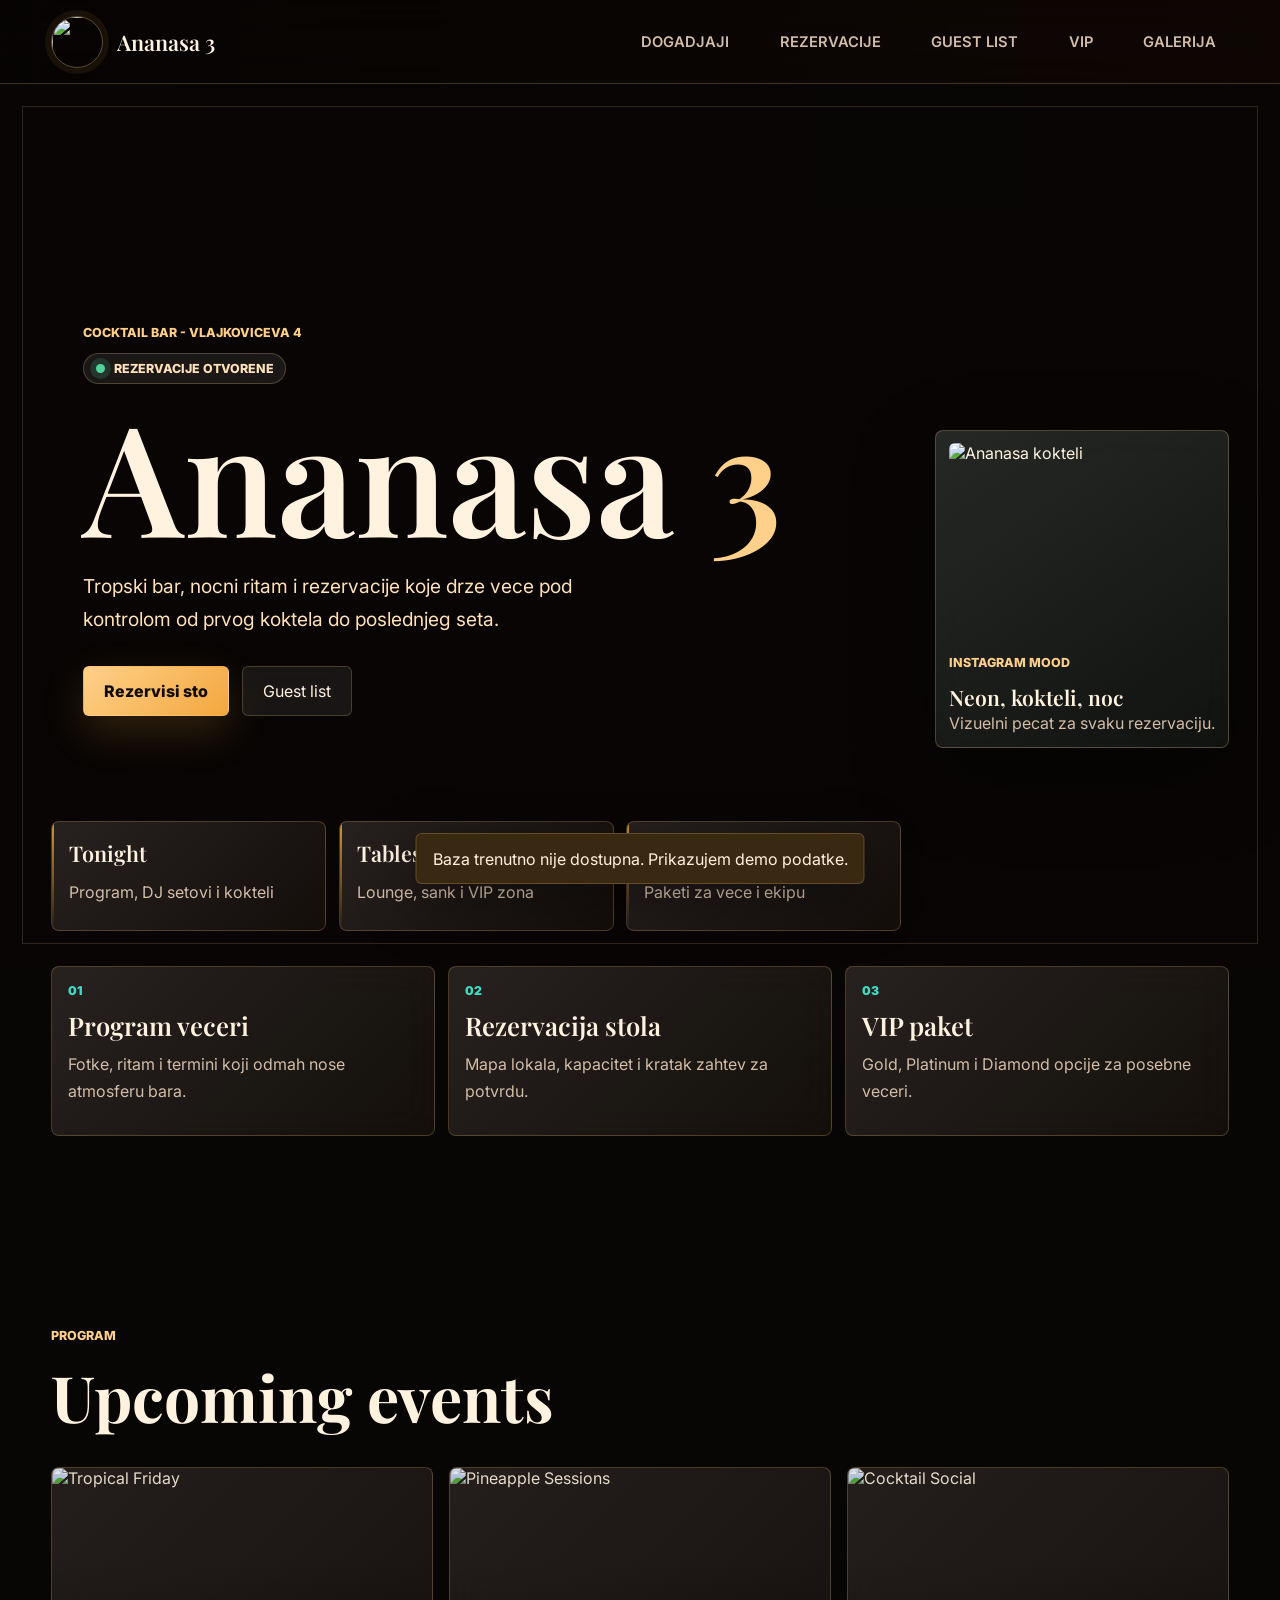
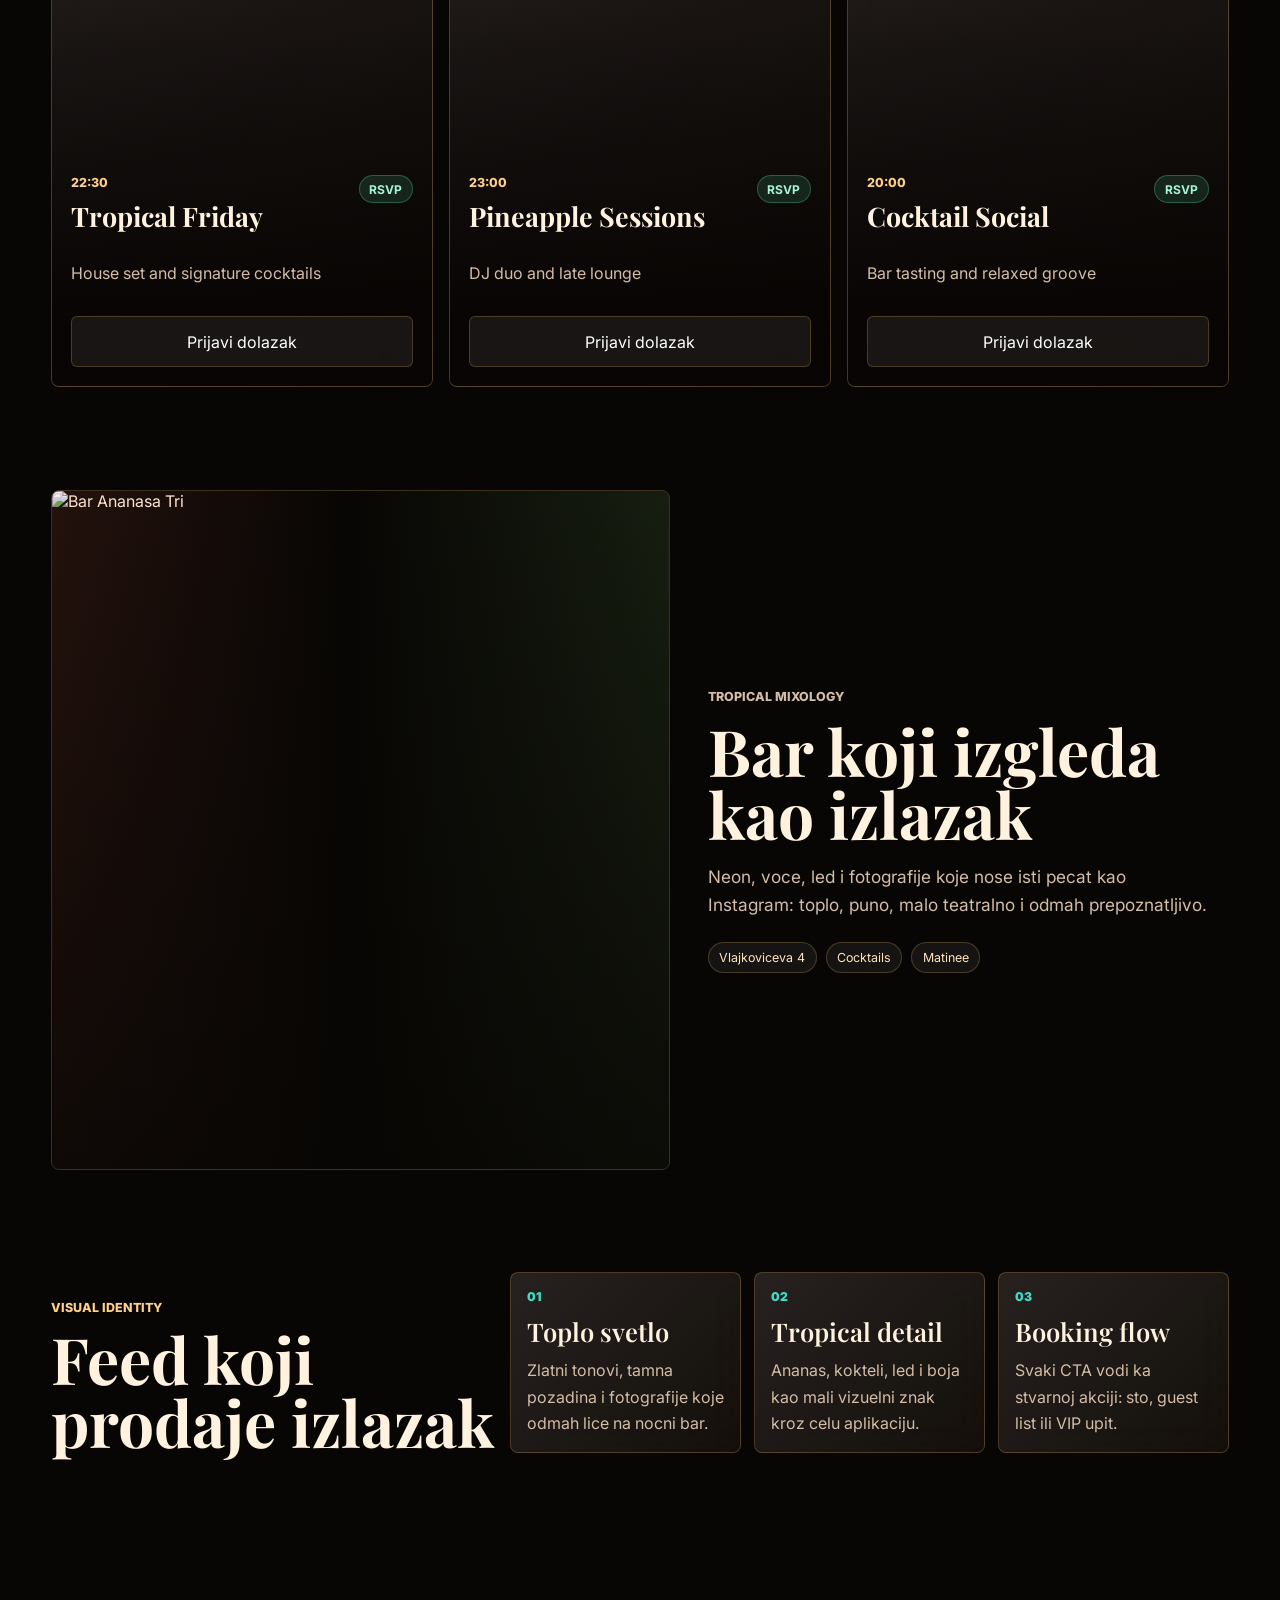
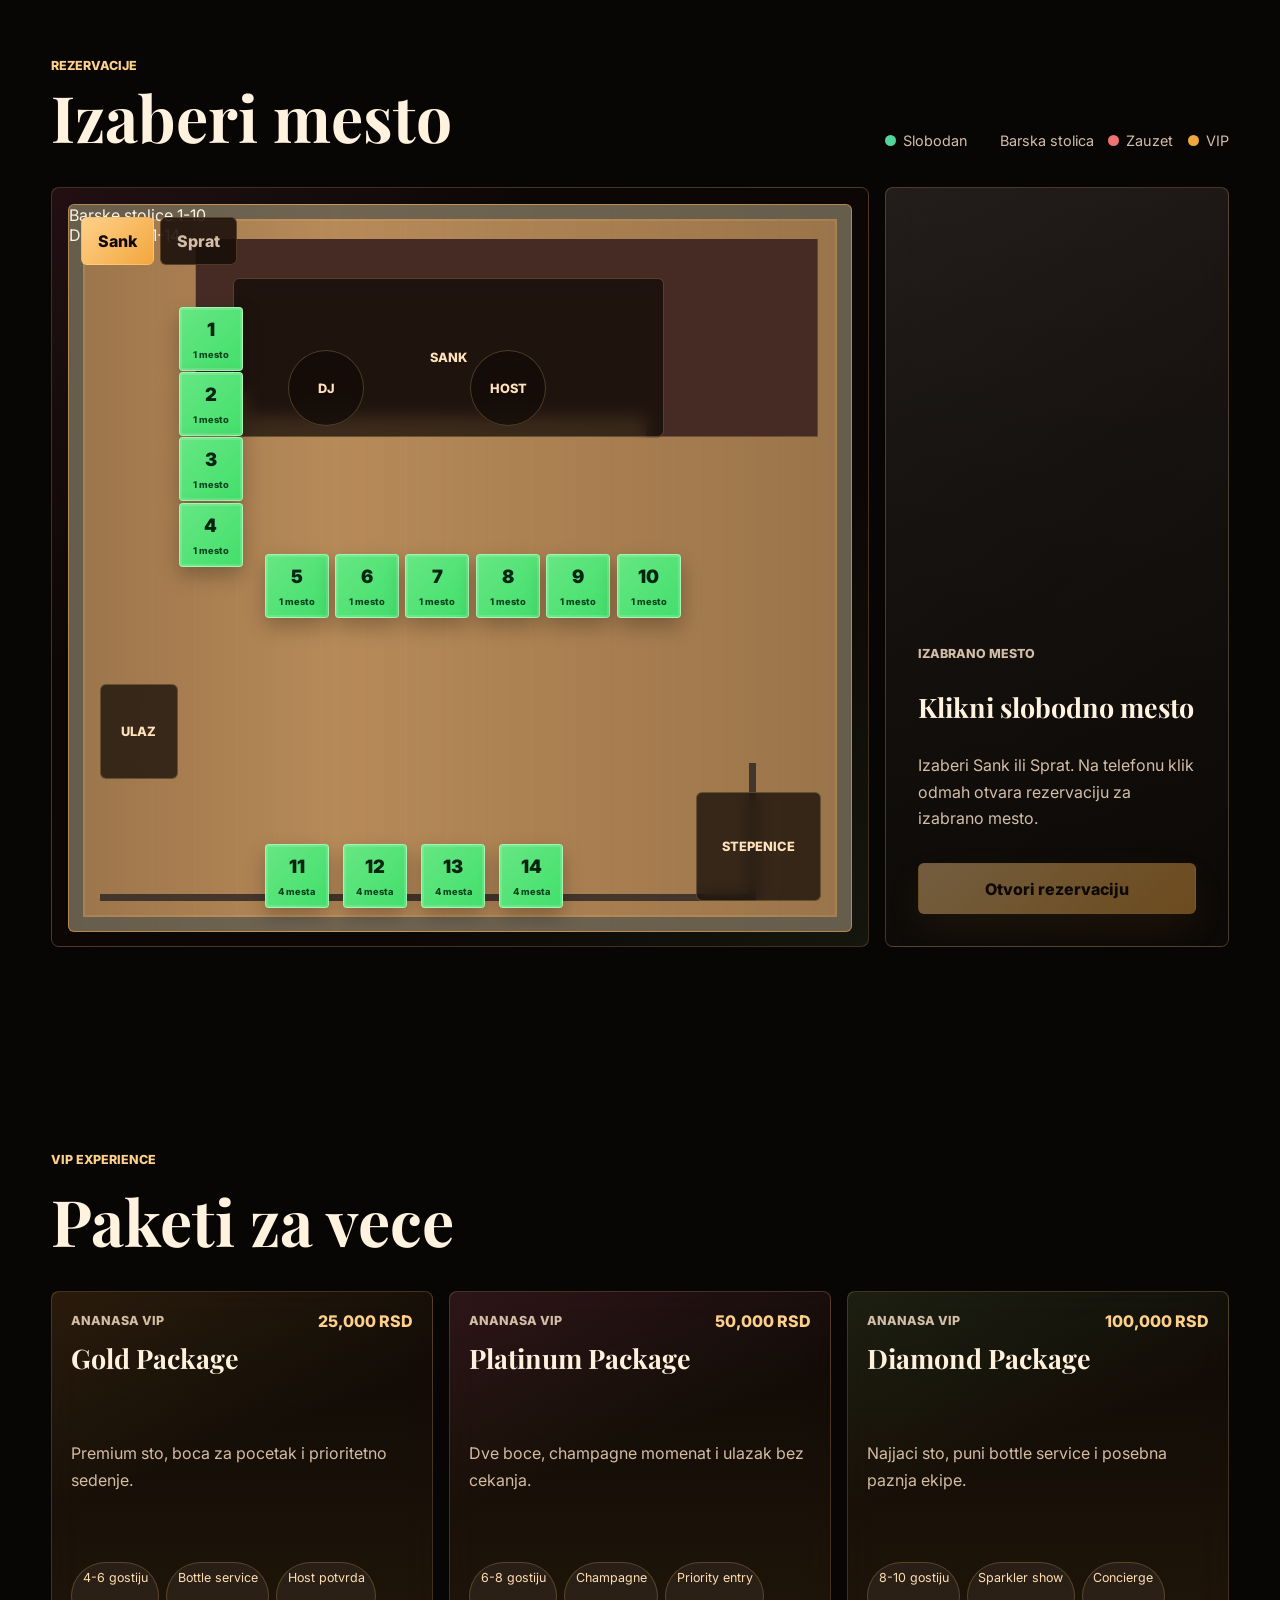
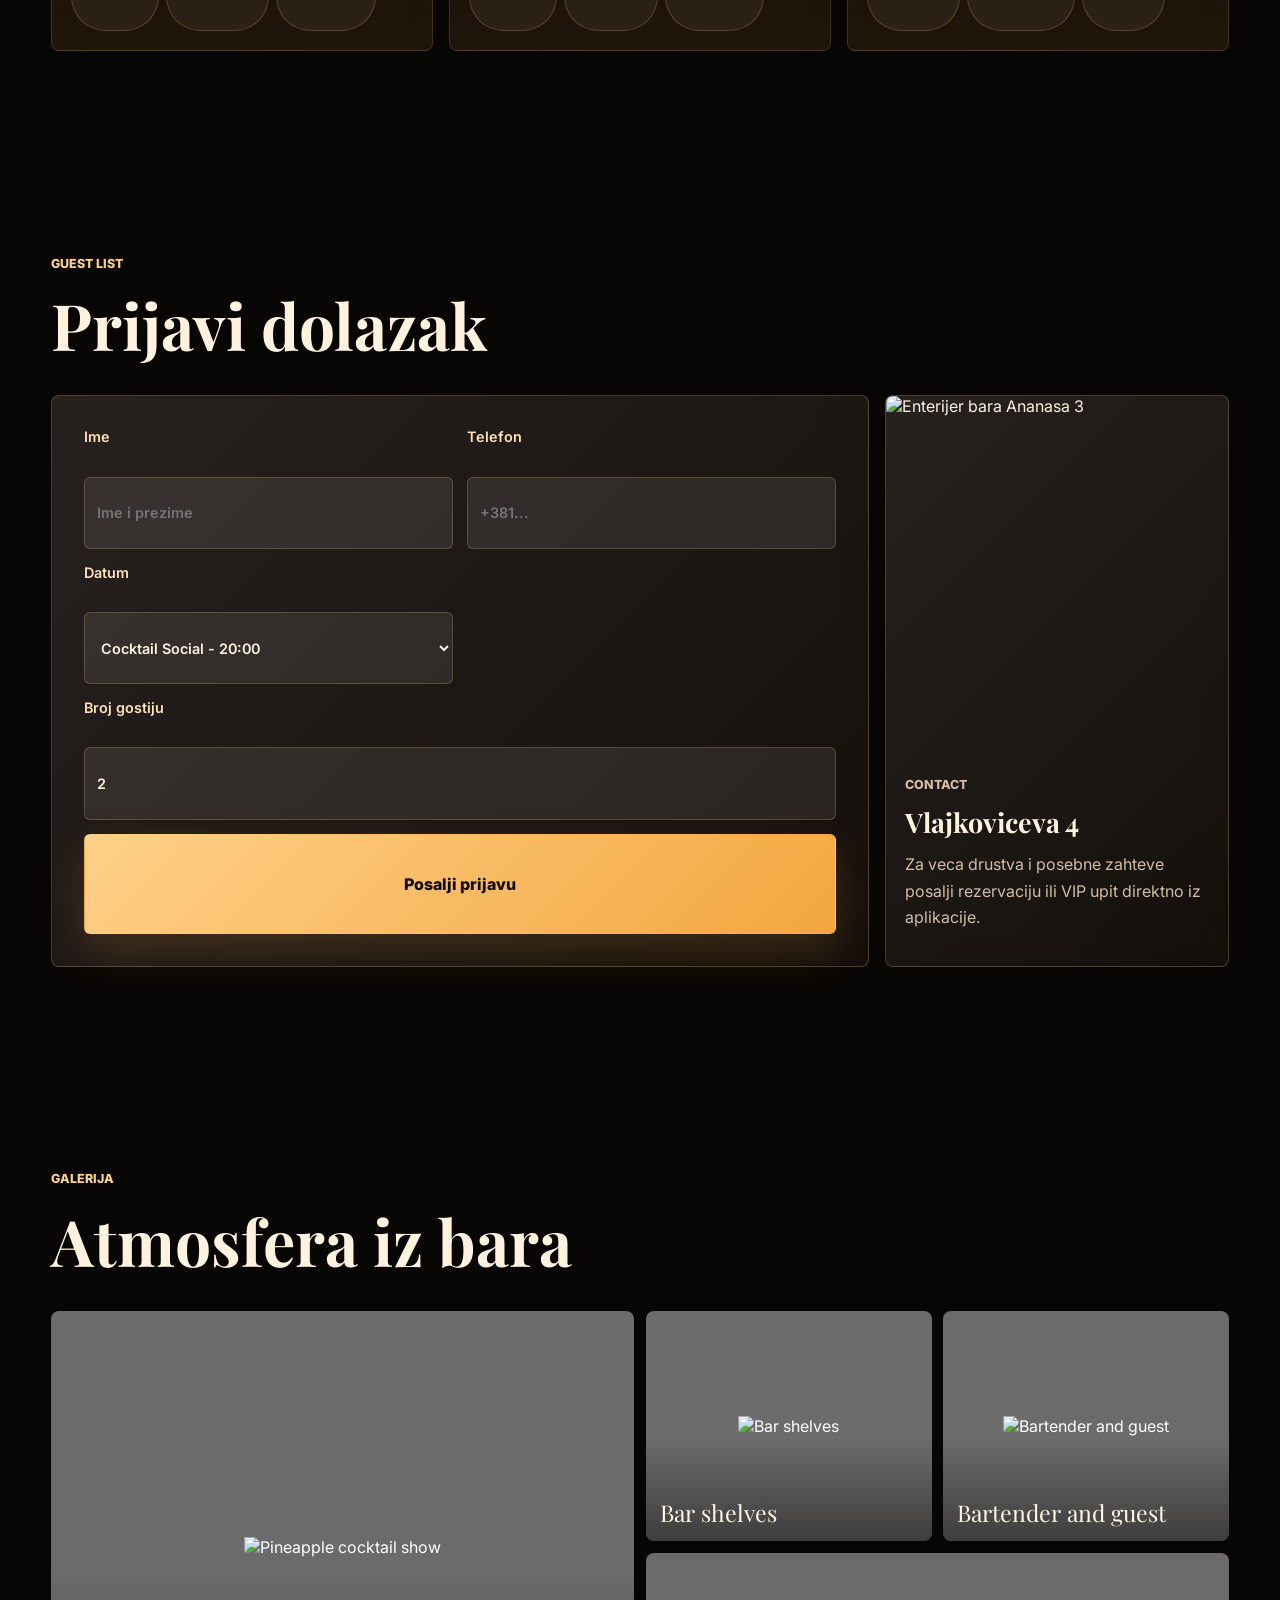
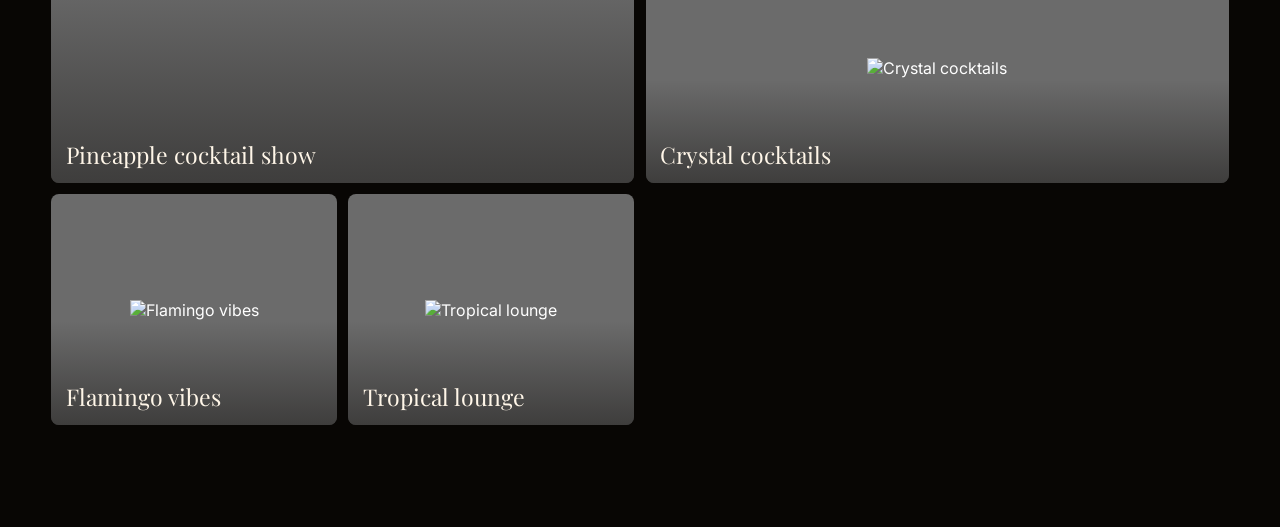
==== commit 08eeed6d: "Clarify venue place selection" ====
--- a/index.html
+++ b/index.html
@@ -10,9 +10,9 @@
       href="https://fonts.googleapis.com/css2?family=Inter:wght@400;500;600;700&family=Playfair+Display:wght@500;600;700&display=swap"
       rel="stylesheet"
     />
-    <link rel="stylesheet" href="./styles.css?v=20260522-ux-1" />
-    <link rel="stylesheet" href="./layout.css?v=20260522-ux-1" />
-    <script src="./app.js?v=20260522-ux-1" defer></script>
+    <link rel="stylesheet" href="./styles.css?v=20260522-map-1" />
+    <link rel="stylesheet" href="./layout.css?v=20260522-map-1" />
+    <script src="./app.js?v=20260522-map-1" defer></script>
   </head>
   <body>
     <header class="site-header">
@@ -148,10 +148,11 @@
         <div class="section-head split-head">
           <div>
             <p class="eyebrow">Rezervacije</p>
-            <h2>Izaberi sto</h2>
+            <h2>Izaberi mesto</h2>
           </div>
           <div class="legend" aria-label="Legenda stolova">
             <span><i class="available"></i>Slobodan</span>
+            <span><i class="bar"></i>Barska stolica</span>
             <span><i class="busy"></i>Zauzet</span>
             <span><i class="vip"></i>VIP</span>
           </div>
@@ -164,6 +165,8 @@
             </div>
             <div class="venue-plan floor-sank active" data-floor-plan="sank">
               <div class="plan-label bar-counter">Sank</div>
+              <div class="plan-hint bar-hint">Barske stolice 1-10</div>
+              <div class="plan-hint lower-hint">Donji deo 11-14</div>
               <div class="plan-label entry-door">Ulaz</div>
               <div class="plan-label stairs">Stepenice</div>
               <div class="plan-booth booth-left">DJ</div>
@@ -177,10 +180,10 @@
             </div>
           </div>
           <aside class="booking-panel">
-            <p class="eyebrow">Selected table</p>
-            <h3 id="selected-table-title">Klikni slobodan sto</h3>
+            <p class="eyebrow">Izabrano mesto</p>
+            <h3 id="selected-table-title">Klikni slobodno mesto</h3>
             <p id="selected-table-copy">
-              Izaberi Sank ili Sprat, klikni mesto na mapi i otvori rezervaciju za taj sto.
+              Izaberi Sank ili Sprat. Na telefonu klik odmah otvara rezervaciju za izabrano mesto.
             </p>
             <button id="reserve-selected" class="button primary full" type="button" disabled>Otvori rezervaciju</button>
           </aside>
--- a/layout.css
+++ b/layout.css
@@ -1,10 +1,635 @@
-:root { --teal: #42d9c4; }
-.hero-status{align-items:center;backdrop-filter:blur(18px);background:rgba(255,255,255,.08);border:1px solid rgba(255,208,138,.24);border-radius:999px;color:#ffe1bb;display:inline-flex;gap:.55rem;margin-bottom:1rem;padding:.45rem .72rem}.hero-status span{background:var(--green);border-radius:50%;box-shadow:0 0 0 6px rgba(82,213,156,.16);height:9px;width:9px}.hero-status strong{font-size:.78rem;font-weight:800;text-transform:uppercase}
-.hero-card{backdrop-filter:blur(18px);background:linear-gradient(145deg,rgba(255,255,255,.12),rgba(255,255,255,.03)),rgba(9,13,11,.78);border:1px solid rgba(255,208,138,.25);border-radius:8px;bottom:clamp(10.8rem,17vw,14rem);box-shadow:0 30px 80px rgba(0,0,0,.34);display:grid;gap:.9rem;max-width:315px;overflow:hidden;padding:.8rem;position:absolute;right:clamp(1rem,4vw,4.6rem);z-index:1}.hero-card img{aspect-ratio:1.35;border-radius:6px;object-fit:cover;width:100%}.hero-card strong{display:block;font-family:var(--display);font-size:1.32rem;font-weight:600}.hero-card span{color:var(--muted);line-height:1.5}
-.route-strip,.social-proof{display:grid;gap:.85rem;padding-inline:clamp(1rem,4vw,4.6rem)}.route-strip{grid-template-columns:repeat(3,minmax(0,1fr));padding-bottom:clamp(4rem,7vw,6.5rem)}.route-strip a,.social-notes article{backdrop-filter:blur(18px);background:linear-gradient(135deg,rgba(255,255,255,.1),rgba(255,255,255,.025)),var(--panel);border:1px solid var(--line);border-radius:8px;min-height:170px;padding:1rem}.route-strip span,.social-notes span{color:var(--teal);display:block;font-size:.76rem;font-weight:900}.route-strip strong,.social-notes strong{display:block;font-family:var(--display);font-size:clamp(1.3rem,2vw,2rem);font-weight:600;margin-block:.6rem}.route-strip p,.social-notes p{color:var(--muted);line-height:1.65;margin:0}.social-proof{align-items:end;grid-template-columns:minmax(280px,.62fr) minmax(0,1fr);padding-bottom:clamp(4.6rem,8vw,8rem)}.social-notes{display:grid;gap:.8rem;grid-template-columns:repeat(3,minmax(0,1fr))}
-.floor-stage{min-height:760px}.floor-tabs{display:inline-flex;gap:.4rem;left:1.8rem;position:absolute;top:1.8rem;z-index:3}.floor-tab{background:rgba(24,14,10,.88);border:1px solid var(--line);border-radius:6px;color:var(--muted);cursor:pointer;font-weight:800;min-height:48px;padding:0 1rem}.floor-tab.active{background:linear-gradient(135deg,var(--peach),var(--gold));color:var(--ink)}
-.venue-plan{background:linear-gradient(90deg,rgba(28,18,13,.18),transparent 34%,rgba(20,13,8,.18)),repeating-linear-gradient(90deg,rgba(255,237,200,.026) 0 1px,transparent 1px 42px),#b78a58;border:1px solid var(--line);border-radius:6px;box-shadow:inset 0 0 0 14px rgba(61,70,73,.6),inset 0 0 0 16px rgba(255,208,138,.12);display:none;inset:1rem;min-height:728px;overflow:hidden;position:absolute}.venue-plan.active{display:block}.floor-sank:before{background:#452b23;clip-path:polygon(0 0,100% 0,100% 58%,76% 58%,76% 52%,20% 52%,20% 45%,13% 45%,13% 0);content:"";inset:2.1rem 2.1rem auto 2.1rem;height:47%;position:absolute}.floor-sank:after,.floor-sprat:before{border-bottom:7px solid rgba(52,42,38,.86);bottom:1.9rem;content:"";height:18%;left:1.9rem;position:absolute}.floor-sank:after{border-right:7px solid rgba(52,42,38,.86);width:83%}.floor-sprat:before{border-left:7px solid rgba(52,42,38,.86);width:68%}
-.plan-label,.plan-booth{backdrop-filter:blur(8px);background:rgba(18,12,8,.74);border:1px solid rgba(255,208,138,.24);border-radius:6px;color:#ffe1bb;display:grid;font-size:.8rem;font-weight:800;place-items:center;position:absolute;text-transform:uppercase;z-index:1}.bar-counter{height:22%;left:21%;top:10%;width:55%}.entry-door{bottom:21%;height:13%;left:1.9rem;width:10%}.stairs{bottom:1.9rem;height:15%;right:1.9rem;width:16%}.booth-left,.booth-right{border-radius:50%;height:76px;width:76px}.booth-left{left:28%;top:20%}.booth-right{right:39%;top:20%}.upstairs{height:48px;left:2rem;top:2rem;width:120px}.stairs-up{bottom:1.9rem;height:14%;right:13%;width:16%}
-.venue-plan .table-map{inset:0;position:absolute;z-index:2}.venue-plan .table{background:linear-gradient(135deg,rgba(216,255,204,.24),transparent),#43df6c;border:1px solid rgba(191,255,202,.72);border-radius:4px;box-shadow:0 9px 20px rgba(0,0,0,.26),inset 0 0 0 2px rgba(255,255,255,.14);height:clamp(54px,5vw,72px);width:clamp(54px,5vw,72px)}.venue-plan .table strong{color:#052512;font-family:var(--body);font-size:1.15rem;font-weight:900}.venue-plan .table span{color:#0b4421;font-size:.58rem;font-weight:800}.gallery-button:before{bottom:.8rem;color:#fff6e8;content:attr(data-gallery-label);font-family:var(--display);font-size:clamp(1.05rem,1.8vw,1.55rem);left:.9rem;position:absolute;right:.9rem;text-align:left;z-index:1}.floating-reserve{display:none}
-@media(max-width:920px){.route-strip,.social-proof,.social-notes{grid-template-columns:1fr}.hero-card{bottom:auto;margin:0 1rem;max-width:360px;position:relative;right:auto;transform:translateY(-6rem)}}
-@media(max-width:640px){.floor-stage{min-height:600px}.venue-plan{min-height:568px}.floor-tabs{left:1rem;top:1rem}.booth-left,.booth-right{height:48px;width:48px}.floating-reserve{background:linear-gradient(135deg,var(--peach),var(--gold));border-radius:999px;bottom:4.9rem;box-shadow:0 18px 52px rgba(242,167,62,.26);color:var(--ink);display:inline-flex;font-size:.82rem;font-weight:900;padding:.78rem 1rem;position:fixed;right:1rem;text-transform:uppercase;z-index:13}}
+:root {
+  --teal: #42d9c4;
+}
+
+@view-transition {
+  navigation: auto;
+}
+
+::view-transition-old(root),
+::view-transition-new(root) {
+  animation-duration: 280ms;
+  animation-timing-function: cubic-bezier(0.2, 0.8, 0.2, 1);
+}
+
+main section[id] {
+  scroll-margin-top: 104px;
+}
+
+.site-header nav a,
+.mobile-dock a {
+  isolation: isolate;
+  overflow: hidden;
+}
+
+.site-header nav a {
+  border-radius: 999px;
+  padding: 0.58rem 0.78rem;
+  transition:
+    background 220ms ease,
+    color 220ms ease,
+    transform 220ms ease;
+}
+
+.site-header nav a::before {
+  background: linear-gradient(135deg, rgba(255, 208, 138, 0.2), rgba(66, 217, 196, 0.08));
+  border: 1px solid rgba(255, 208, 138, 0.18);
+  border-radius: inherit;
+  content: "";
+  inset: 0;
+  opacity: 0;
+  position: absolute;
+  transform: scale(0.92);
+  transition: 220ms ease;
+  z-index: -1;
+}
+
+.site-header nav a.active {
+  color: var(--text);
+  transform: translateY(-1px);
+}
+
+.site-header nav a.active::before {
+  opacity: 1;
+  transform: scale(1);
+}
+
+.site-header nav a.active::after {
+  opacity: 1;
+}
+
+body:not(:has(main section:target)) [data-nav-link="home"],
+body:has(#home:target) [data-nav-link="home"],
+body:has(#events:target) [data-nav-link="events"],
+body:has(#tables:target) [data-nav-link="tables"],
+body:has(#guestlist:target) [data-nav-link="guestlist"],
+body:has(#vip:target) [data-nav-link="vip"],
+body:has(#gallery:target) [data-nav-link="gallery"] {
+  color: var(--text);
+}
+
+body:has(#home:target) .site-header [data-nav-link="home"]::before,
+body:has(#events:target) .site-header [data-nav-link="events"]::before,
+body:has(#tables:target) .site-header [data-nav-link="tables"]::before,
+body:has(#guestlist:target) .site-header [data-nav-link="guestlist"]::before,
+body:has(#vip:target) .site-header [data-nav-link="vip"]::before,
+body:has(#gallery:target) .site-header [data-nav-link="gallery"]::before {
+  opacity: 1;
+  transform: scale(1);
+}
+
+body:has(#home:target) .mobile-dock [data-nav-link="home"],
+body:has(#events:target) .mobile-dock [data-nav-link="events"],
+body:has(#tables:target) .mobile-dock [data-nav-link="tables"],
+body:has(#vip:target) .mobile-dock [data-nav-link="vip"] {
+  background: linear-gradient(135deg, rgba(255, 208, 138, 0.22), rgba(66, 217, 196, 0.1));
+  color: var(--text);
+  transform: translateY(-2px);
+}
+
+body:has(#home:target) .mobile-dock [data-nav-link="home"] .dock-icon,
+body:has(#events:target) .mobile-dock [data-nav-link="events"] .dock-icon,
+body:has(#tables:target) .mobile-dock [data-nav-link="tables"] .dock-icon,
+body:has(#vip:target) .mobile-dock [data-nav-link="vip"] .dock-icon {
+  background: linear-gradient(135deg, var(--peach), var(--gold));
+  box-shadow: 0 9px 26px rgba(242, 167, 62, 0.26);
+  color: var(--ink);
+}
+
+.band,
+.signature-band,
+.social-proof {
+  animation: section-rise 620ms both;
+  animation-timeline: view();
+  animation-range: entry 0% cover 26%;
+}
+
+@keyframes section-rise {
+  from {
+    opacity: 0;
+    transform: translateY(24px);
+  }
+
+  to {
+    opacity: 1;
+    transform: translateY(0);
+  }
+}
+
+h2 {
+  max-width: 14ch;
+}
+
+.section-head {
+  display: grid;
+  gap: 0.65rem;
+}
+
+.hero-status {
+  align-items: center;
+  backdrop-filter: blur(18px);
+  background: rgba(255, 255, 255, 0.08);
+  border: 1px solid rgba(255, 208, 138, 0.24);
+  border-radius: 999px;
+  color: #ffe1bb;
+  display: inline-flex;
+  gap: 0.55rem;
+  margin-bottom: 1rem;
+  padding: 0.45rem 0.72rem;
+}
+
+.hero-status span {
+  background: var(--green);
+  border-radius: 50%;
+  box-shadow: 0 0 0 6px rgba(82, 213, 156, 0.16);
+  height: 9px;
+  width: 9px;
+}
+
+.hero-status strong {
+  font-size: 0.78rem;
+  font-weight: 800;
+  text-transform: uppercase;
+}
+
+.hero-card {
+  backdrop-filter: blur(18px);
+  background:
+    linear-gradient(145deg, rgba(255, 255, 255, 0.12), rgba(255, 255, 255, 0.03)),
+    rgba(9, 13, 11, 0.78);
+  border: 1px solid rgba(255, 208, 138, 0.25);
+  border-radius: 8px;
+  bottom: clamp(10.8rem, 17vw, 14rem);
+  box-shadow: 0 30px 80px rgba(0, 0, 0, 0.34);
+  display: grid;
+  gap: 0.9rem;
+  max-width: 315px;
+  overflow: hidden;
+  padding: 0.8rem;
+  position: absolute;
+  right: clamp(1rem, 4vw, 4.6rem);
+  z-index: 1;
+}
+
+.hero-card img {
+  aspect-ratio: 1.35;
+  border-radius: 6px;
+  object-fit: cover;
+  width: 100%;
+}
+
+.hero-card strong {
+  display: block;
+  font-family: var(--display);
+  font-size: 1.32rem;
+  font-weight: 600;
+}
+
+.hero-card span {
+  color: var(--muted);
+  line-height: 1.5;
+}
+
+.route-strip,
+.social-proof {
+  display: grid;
+  gap: 0.85rem;
+  padding-inline: clamp(1rem, 4vw, 4.6rem);
+}
+
+.route-strip {
+  grid-template-columns: repeat(3, minmax(0, 1fr));
+  padding-bottom: clamp(4rem, 7vw, 6.5rem);
+}
+
+.route-strip a,
+.social-notes article {
+  backdrop-filter: blur(18px);
+  background:
+    linear-gradient(135deg, rgba(255, 255, 255, 0.1), rgba(255, 255, 255, 0.025)),
+    var(--panel);
+  border: 1px solid var(--line);
+  border-radius: 8px;
+  min-height: 170px;
+  padding: 1rem;
+}
+
+.route-strip span,
+.social-notes span {
+  color: var(--teal);
+  display: block;
+  font-size: 0.76rem;
+  font-weight: 900;
+}
+
+.route-strip strong,
+.social-notes strong {
+  display: block;
+  font-family: var(--display);
+  font-size: clamp(1.3rem, 2vw, 2rem);
+  font-weight: 600;
+  margin-block: 0.6rem;
+}
+
+.route-strip p,
+.social-notes p {
+  color: var(--muted);
+  line-height: 1.65;
+  margin: 0;
+}
+
+.social-proof {
+  align-items: end;
+  grid-template-columns: minmax(280px, 0.62fr) minmax(0, 1fr);
+  padding-bottom: clamp(4.6rem, 8vw, 8rem);
+}
+
+.social-notes {
+  display: grid;
+  gap: 0.8rem;
+  grid-template-columns: repeat(3, minmax(0, 1fr));
+}
+
+.floor-stage {
+  min-height: 760px;
+}
+
+.floor-tabs {
+  display: inline-flex;
+  gap: 0.4rem;
+  left: 1.8rem;
+  position: absolute;
+  top: 1.8rem;
+  z-index: 3;
+}
+
+.floor-tab {
+  background: rgba(24, 14, 10, 0.88);
+  border: 1px solid var(--line);
+  border-radius: 6px;
+  color: var(--muted);
+  cursor: pointer;
+  font-weight: 800;
+  min-height: 48px;
+  padding: 0 1rem;
+}
+
+.floor-tab.active {
+  background: linear-gradient(135deg, var(--peach), var(--gold));
+  color: var(--ink);
+}
+
+.venue-plan {
+  background:
+    linear-gradient(90deg, rgba(28, 18, 13, 0.18), transparent 34%, rgba(20, 13, 8, 0.18)),
+    repeating-linear-gradient(90deg, rgba(255, 237, 200, 0.026) 0 1px, transparent 1px 42px),
+    #b78a58;
+  border: 1px solid var(--line);
+  border-radius: 6px;
+  box-shadow:
+    inset 0 0 0 14px rgba(61, 70, 73, 0.6),
+    inset 0 0 0 16px rgba(255, 208, 138, 0.12);
+  display: none;
+  inset: 1rem;
+  min-height: 728px;
+  overflow: hidden;
+  position: absolute;
+}
+
+.venue-plan.active {
+  display: block;
+}
+
+.floor-sank::before {
+  background: #452b23;
+  clip-path: polygon(0 0, 100% 0, 100% 58%, 76% 58%, 76% 52%, 20% 52%, 20% 45%, 13% 45%, 13% 0);
+  content: "";
+  inset: 2.1rem 2.1rem auto 2.1rem;
+  height: 47%;
+  position: absolute;
+}
+
+.floor-sank::after,
+.floor-sprat::before {
+  border-bottom: 7px solid rgba(52, 42, 38, 0.86);
+  bottom: 1.9rem;
+  content: "";
+  height: 18%;
+  left: 1.9rem;
+  position: absolute;
+}
+
+.floor-sank::after {
+  border-right: 7px solid rgba(52, 42, 38, 0.86);
+  width: 83%;
+}
+
+.floor-sprat::before {
+  border-left: 7px solid rgba(52, 42, 38, 0.86);
+  width: 68%;
+}
+
+.plan-label,
+.plan-booth {
+  backdrop-filter: blur(8px);
+  background: rgba(18, 12, 8, 0.74);
+  border: 1px solid rgba(255, 208, 138, 0.24);
+  border-radius: 6px;
+  color: #ffe1bb;
+  display: grid;
+  font-size: 0.8rem;
+  font-weight: 800;
+  place-items: center;
+  position: absolute;
+  text-transform: uppercase;
+  z-index: 1;
+}
+
+.bar-counter {
+  height: 22%;
+  left: 21%;
+  top: 10%;
+  width: 55%;
+}
+
+.entry-door {
+  bottom: 21%;
+  height: 13%;
+  left: 1.9rem;
+  width: 10%;
+}
+
+.stairs {
+  bottom: 1.9rem;
+  height: 15%;
+  right: 1.9rem;
+  width: 16%;
+}
+
+.booth-left,
+.booth-right {
+  border-radius: 50%;
+  height: 76px;
+  width: 76px;
+}
+
+.booth-left {
+  left: 28%;
+  top: 20%;
+}
+
+.booth-right {
+  right: 39%;
+  top: 20%;
+}
+
+.upstairs {
+  height: 48px;
+  left: 2rem;
+  top: 2rem;
+  width: 120px;
+}
+
+.stairs-up {
+  bottom: 1.9rem;
+  height: 14%;
+  right: 13%;
+  width: 16%;
+}
+
+.venue-plan .table-map {
+  inset: 0;
+  position: absolute;
+  z-index: 2;
+}
+
+.venue-plan .table {
+  background:
+    linear-gradient(135deg, rgba(216, 255, 204, 0.24), transparent),
+    #43df6c;
+  border: 1px solid rgba(191, 255, 202, 0.72);
+  border-radius: 4px;
+  box-shadow:
+    0 9px 20px rgba(0, 0, 0, 0.26),
+    inset 0 0 0 2px rgba(255, 255, 255, 0.14);
+  height: clamp(54px, 5vw, 72px);
+  width: clamp(54px, 5vw, 72px);
+}
+
+.venue-plan .table strong {
+  color: #052512;
+  font-family: var(--body);
+  font-size: 1.15rem;
+  font-weight: 900;
+}
+
+.venue-plan .table span {
+  color: #0b4421;
+  font-size: 0.58rem;
+  font-weight: 800;
+}
+
+.gallery-button::before {
+  bottom: 0.8rem;
+  color: #fff6e8;
+  content: attr(data-gallery-label);
+  font-family: var(--display);
+  font-size: clamp(1.05rem, 1.8vw, 1.55rem);
+  left: 0.9rem;
+  position: absolute;
+  right: 0.9rem;
+  text-align: left;
+  z-index: 1;
+}
+
+.floating-reserve {
+  display: none;
+}
+
+@media (max-width: 920px) {
+  .route-strip,
+  .social-proof,
+  .social-notes {
+    grid-template-columns: 1fr;
+  }
+
+  .hero-card {
+    bottom: auto;
+    margin: 0 1rem;
+    max-width: 360px;
+    position: relative;
+    right: auto;
+    transform: translateY(-6rem);
+  }
+}
+
+@media (max-width: 640px) {
+  body {
+    line-height: 1.45;
+  }
+
+  main section[id] {
+    scroll-margin-top: 88px;
+  }
+
+  .site-header {
+    padding-inline: 0.9rem;
+  }
+
+  .site-header nav a {
+    min-height: 46px;
+    width: 100%;
+  }
+
+  .hero-copy {
+    padding-bottom: 17rem;
+  }
+
+  .band {
+    padding-block: clamp(3.6rem, 11vw, 5rem);
+  }
+
+  .section-head {
+    margin-bottom: 1.35rem;
+  }
+
+  .section-head h2 {
+    line-height: 1.02;
+  }
+
+  .floor-wrap,
+  .form-layout {
+    gap: 0.85rem;
+  }
+
+  .booking-panel {
+    min-height: 300px;
+    padding: 1rem;
+  }
+
+  .surface-form {
+    gap: 0.78rem;
+  }
+
+  input,
+  select,
+  textarea,
+  .button {
+    min-height: 52px;
+  }
+
+  .mobile-dock {
+    backdrop-filter: blur(24px);
+    background:
+      linear-gradient(180deg, rgba(255, 255, 255, 0.09), rgba(255, 255, 255, 0.025)),
+      rgba(7, 9, 8, 0.92);
+    border: 1px solid rgba(255, 208, 138, 0.18);
+    border-radius: 22px;
+    bottom: max(0.65rem, env(safe-area-inset-bottom));
+    box-shadow: 0 18px 70px rgba(0, 0, 0, 0.5);
+    gap: 0.22rem;
+    left: 0.65rem;
+    padding: 0.32rem;
+    right: 0.65rem;
+  }
+
+  .mobile-dock a {
+    align-content: center;
+    border-radius: 18px;
+    color: var(--muted);
+    display: grid;
+    gap: 0.22rem;
+    justify-items: center;
+    min-height: 64px;
+    padding: 0.42rem 0.2rem;
+    position: relative;
+    text-transform: none;
+    transition:
+      background 220ms ease,
+      color 220ms ease,
+      transform 220ms ease;
+  }
+
+  .mobile-dock a.active {
+    background: linear-gradient(135deg, rgba(255, 208, 138, 0.22), rgba(66, 217, 196, 0.1));
+    color: var(--text);
+    transform: translateY(-2px);
+  }
+
+  .dock-icon {
+    align-items: center;
+    background: rgba(255, 255, 255, 0.08);
+    border: 1px solid rgba(255, 208, 138, 0.14);
+    border-radius: 999px;
+    display: inline-flex;
+    font-size: 0.72rem;
+    font-weight: 900;
+    height: 28px;
+    justify-content: center;
+    transition:
+      background 220ms ease,
+      box-shadow 220ms ease;
+    width: 28px;
+  }
+
+  .mobile-dock a.active .dock-icon {
+    background: linear-gradient(135deg, var(--peach), var(--gold));
+    box-shadow: 0 9px 26px rgba(242, 167, 62, 0.26);
+    color: var(--ink);
+  }
+
+  .mobile-dock a span:last-child {
+    font-size: 0.66rem;
+    font-weight: 800;
+  }
+
+  .floor-stage {
+    min-height: 600px;
+  }
+
+  .venue-plan {
+    min-height: 568px;
+  }
+
+  .floor-tabs {
+    left: 1rem;
+    top: 1rem;
+  }
+
+  .booth-left,
+  .booth-right {
+    height: 48px;
+    width: 48px;
+  }
+
+  .floating-reserve {
+    background: linear-gradient(135deg, var(--peach), var(--gold));
+    border-radius: 999px;
+    bottom: 5.8rem;
+    box-shadow: 0 18px 52px rgba(242, 167, 62, 0.26);
+    color: var(--ink);
+    display: inline-flex;
+    font-size: 0.82rem;
+    font-weight: 900;
+    padding: 0.78rem 1rem;
+    position: fixed;
+    right: 1rem;
+    text-transform: uppercase;
+    z-index: 13;
+  }
+}
+
+@media (prefers-reduced-motion: reduce) {
+  html {
+    scroll-behavior: auto;
+  }
+
+  *,
+  *::before,
+  *::after {
+    animation-duration: 0.01ms !important;
+    animation-iteration-count: 1 !important;
+    scroll-behavior: auto !important;
+    transition-duration: 0.01ms !important;
+  }
+}
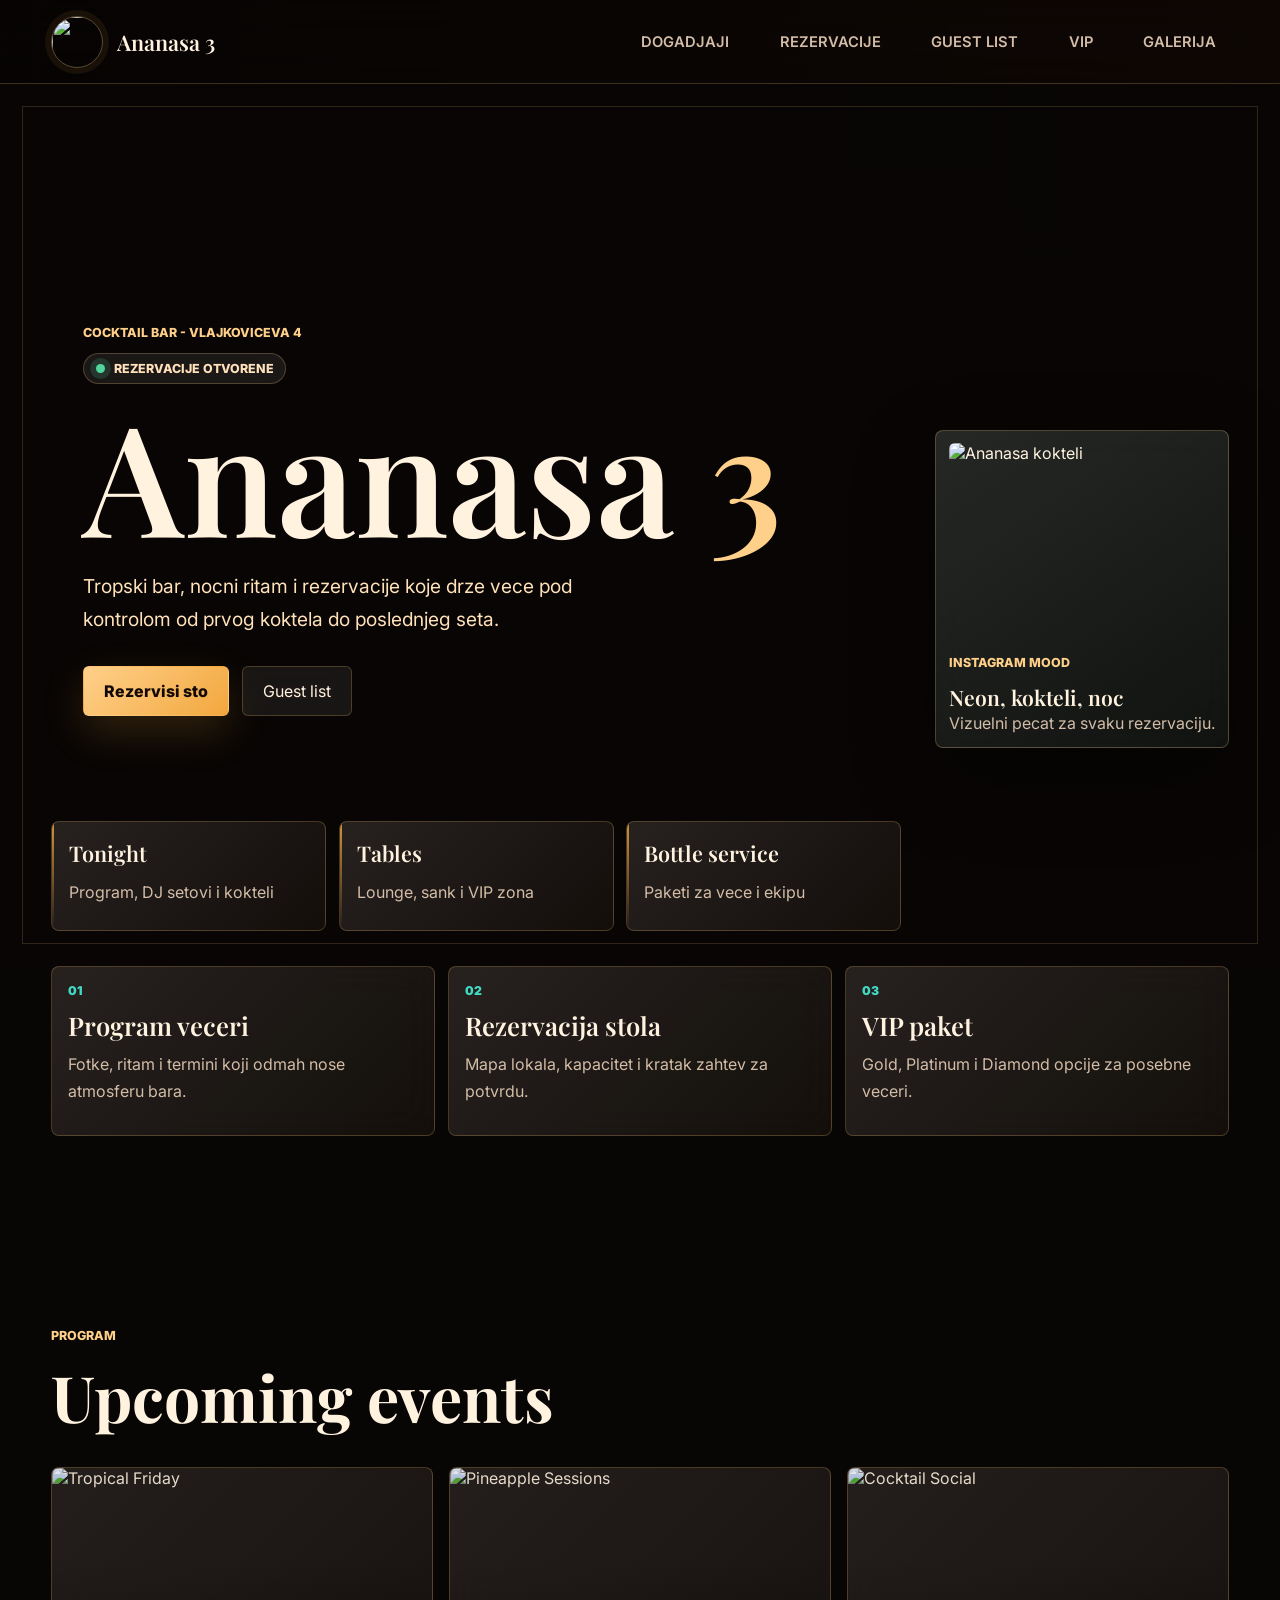
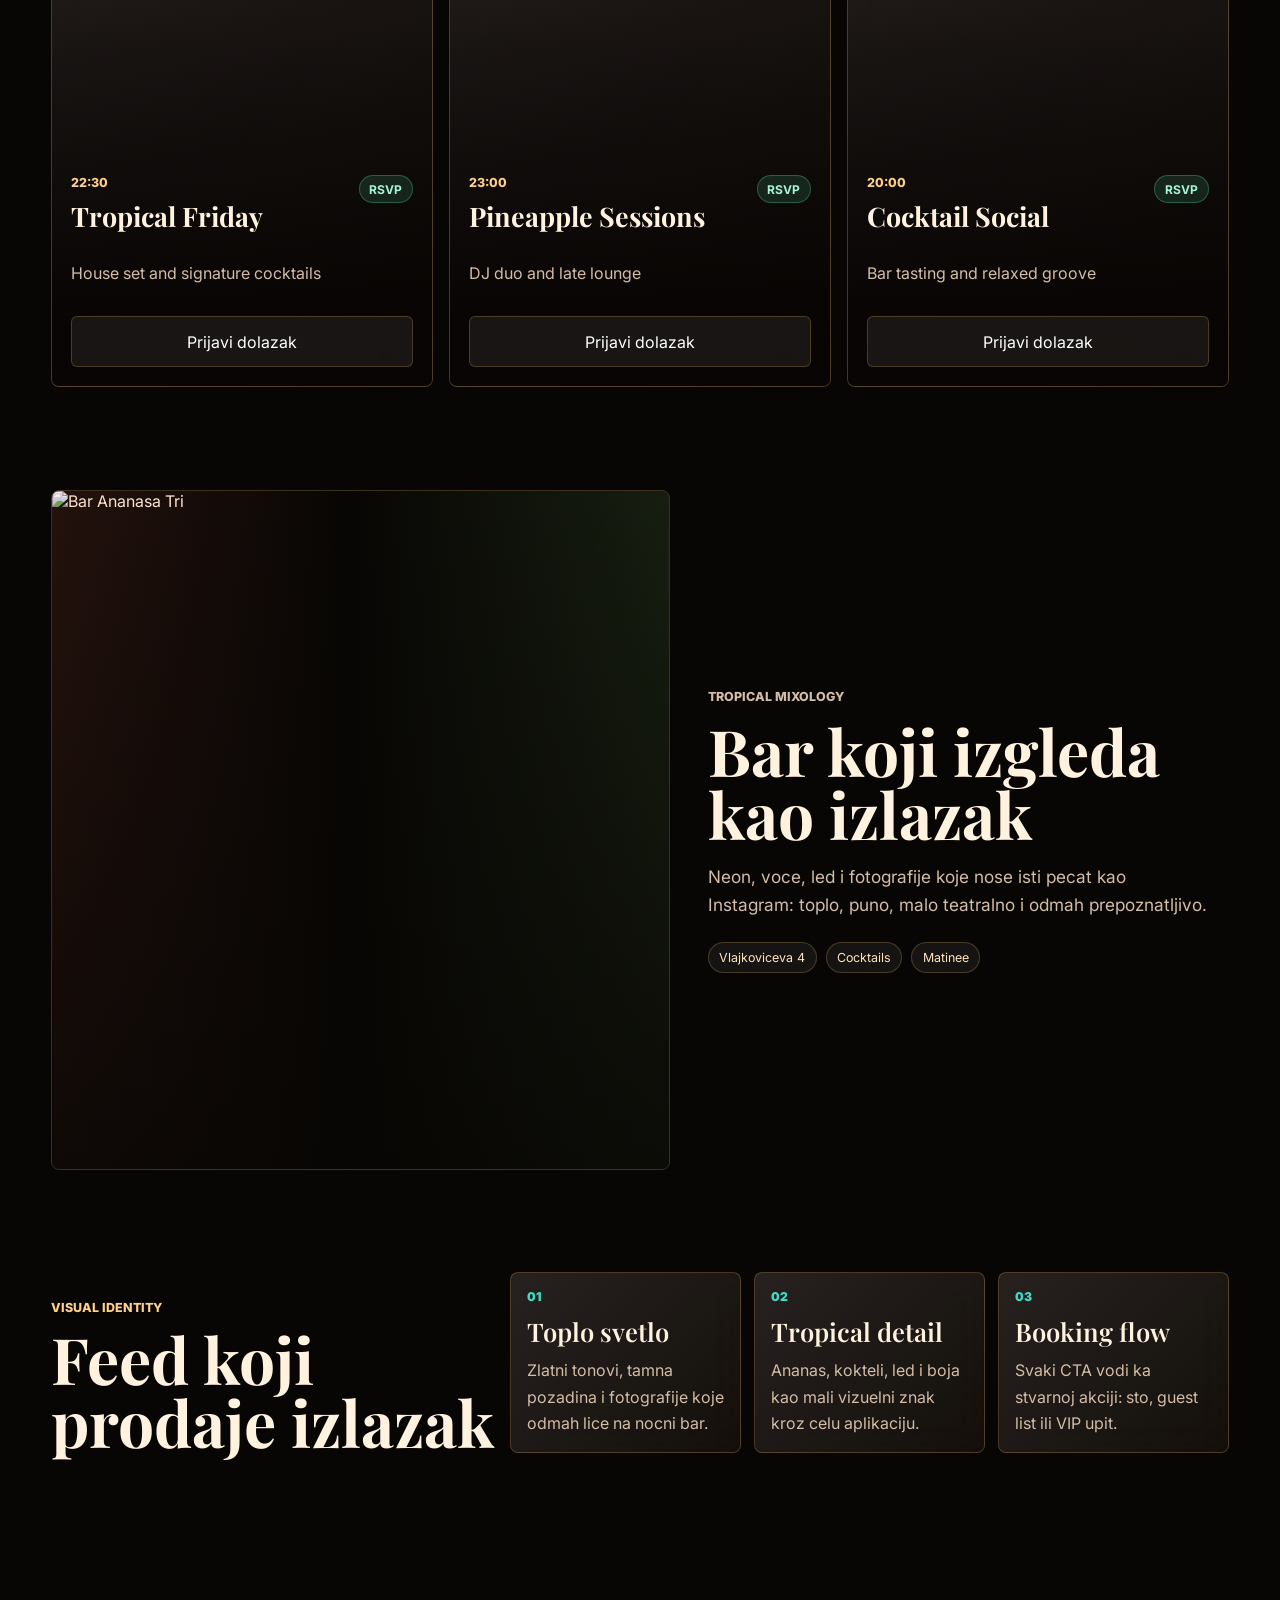
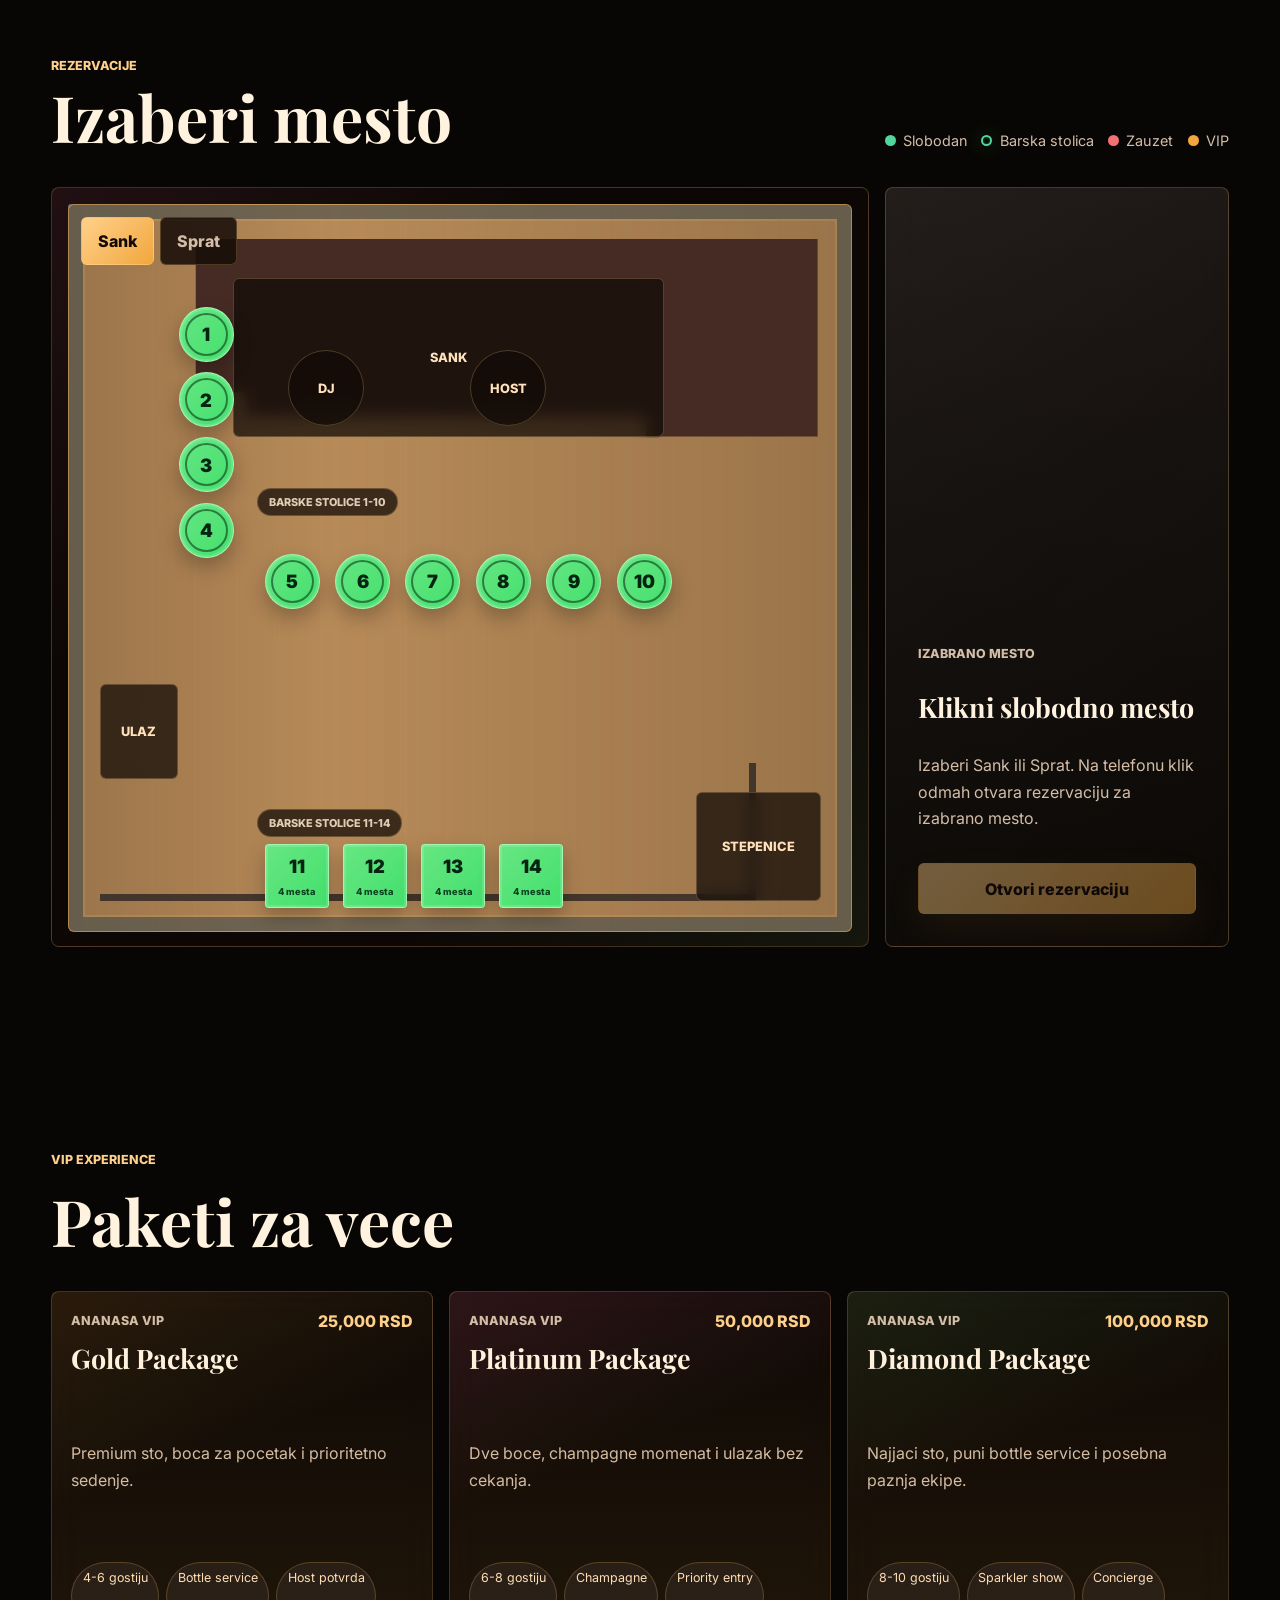
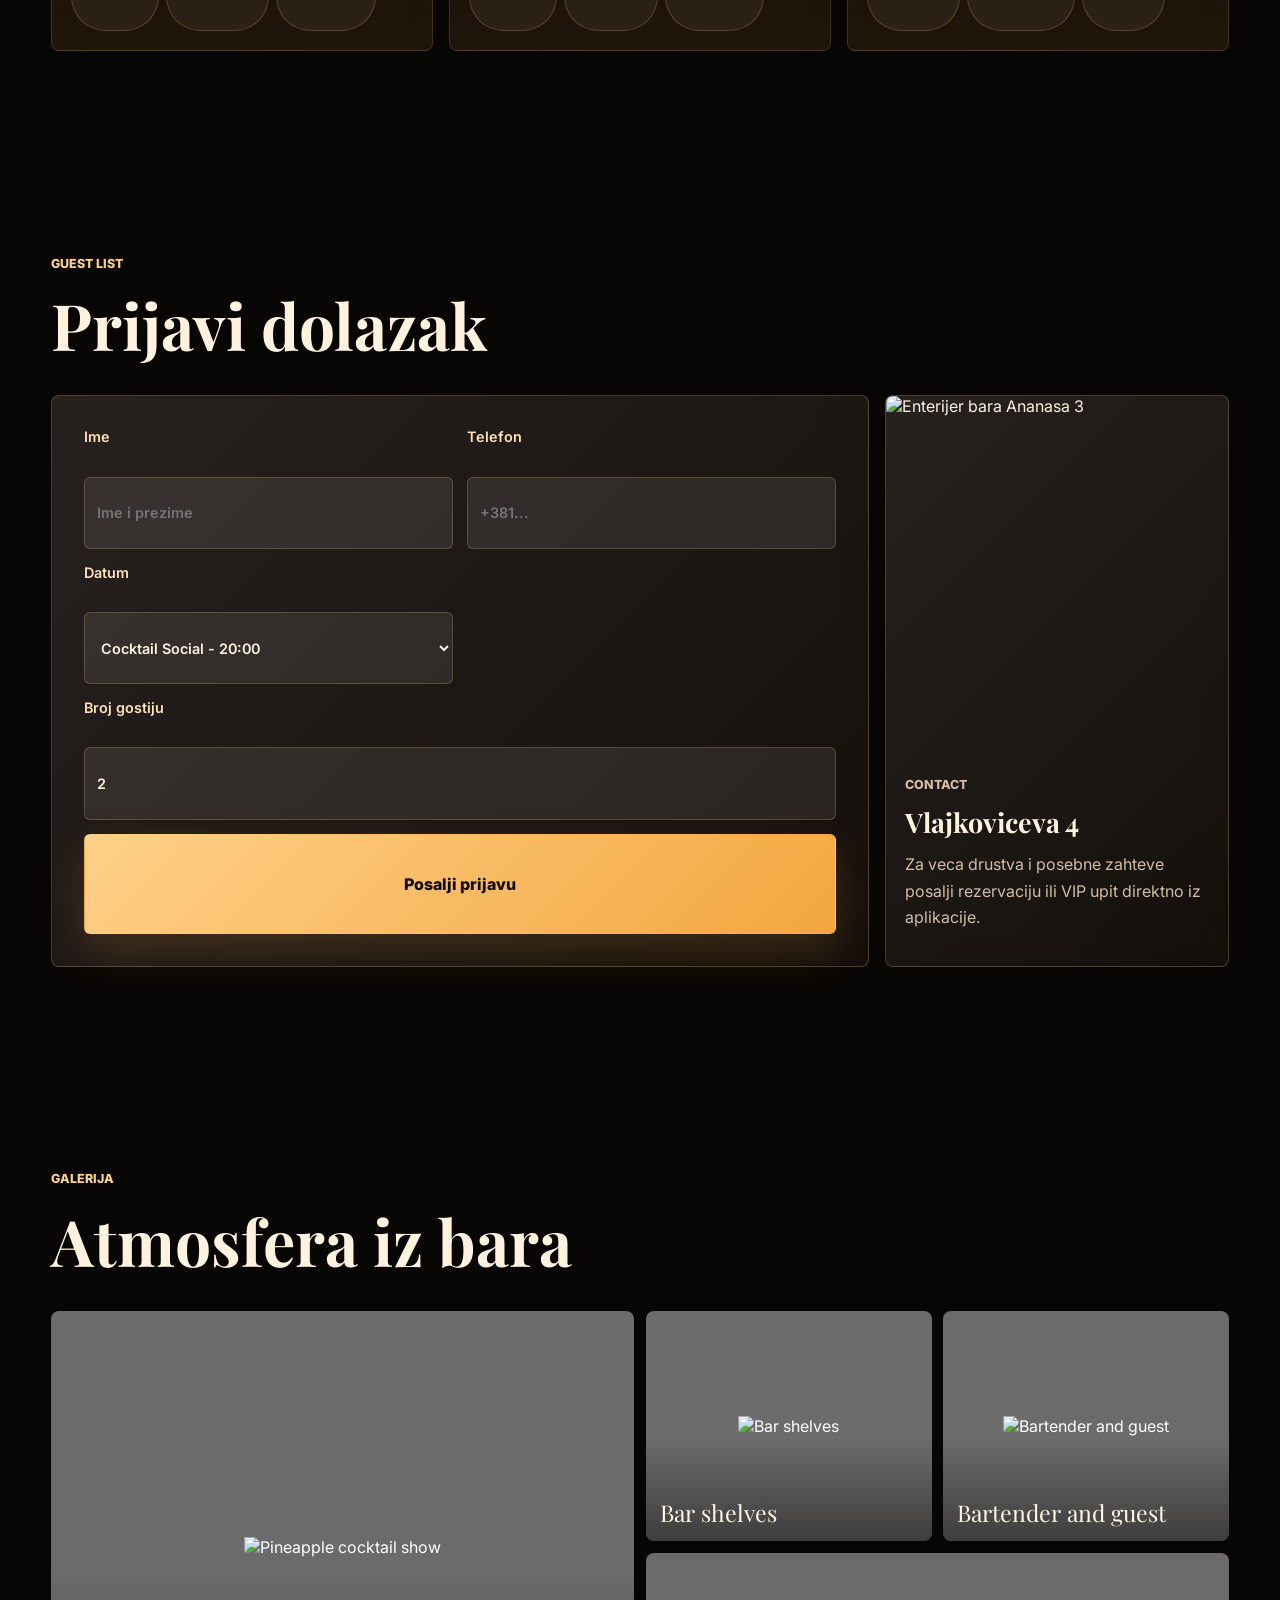
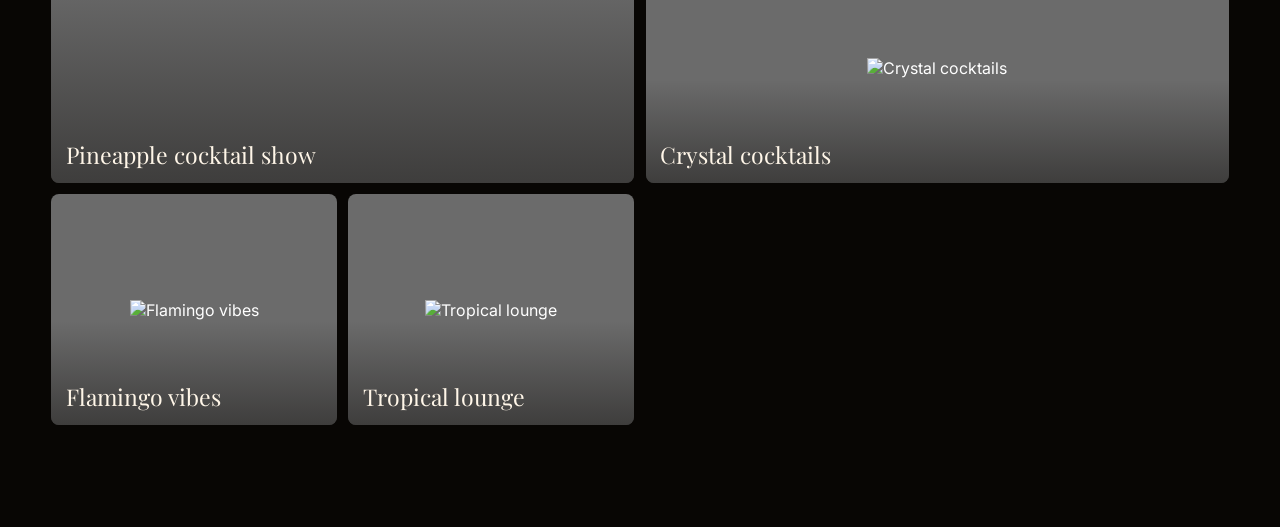
==== commit f2fa3d02: "Upgrade reservation map controls" ====
--- a/index.html
+++ b/index.html
@@ -10,9 +10,9 @@
       href="https://fonts.googleapis.com/css2?family=Inter:wght@400;500;600;700&family=Playfair+Display:wght@500;600;700&display=swap"
       rel="stylesheet"
     />
-    <link rel="stylesheet" href="./styles.css?v=20260522-map-1" />
-    <link rel="stylesheet" href="./layout.css?v=20260522-map-1" />
-    <script src="./app.js?v=20260522-map-1" defer></script>
+    <link rel="stylesheet" href="./styles.css?v=20260522-map-2" />
+    <link rel="stylesheet" href="./layout.css?v=20260522-map-2" />
+    <script src="./app.js?v=20260522-map-2" defer></script>
   </head>
   <body>
     <header class="site-header">
@@ -163,10 +163,16 @@
               <button class="floor-tab active" type="button" role="tab" aria-selected="true" data-floor="sank">Sank</button>
               <button class="floor-tab" type="button" role="tab" aria-selected="false" data-floor="sprat">Sprat</button>
             </div>
+            <div class="map-controls" aria-label="Kontrole mape">
+              <button type="button" data-map-action="zoom-in" aria-label="Uvecaj mapu">+</button>
+              <button type="button" data-map-action="zoom-out" aria-label="Umanji mapu">-</button>
+              <button type="button" data-map-action="reset">Reset</button>
+            </div>
+            <p class="map-guide">Povuci mapu i uvecaj je na telefonu.</p>
             <div class="venue-plan floor-sank active" data-floor-plan="sank">
               <div class="plan-label bar-counter">Sank</div>
               <div class="plan-hint bar-hint">Barske stolice 1-10</div>
-              <div class="plan-hint lower-hint">Donji deo 11-14</div>
+              <div class="plan-hint lower-hint">Barske stolice 11-14</div>
               <div class="plan-label entry-door">Ulaz</div>
               <div class="plan-label stairs">Stepenice</div>
               <div class="plan-booth booth-left">DJ</div>
--- a/layout.css
+++ b/layout.css
@@ -118,6 +118,14 @@
 
 h2 {
   max-width: 14ch;
+}
+
+.legend .bar {
+  background: transparent;
+  border: 2px solid var(--green);
+  box-shadow:
+    inset 0 0 0 2px rgba(5, 37, 18, 0.88),
+    0 0 18px rgba(67, 223, 108, 0.28);
 }
 
 .section-head {
@@ -330,7 +338,8 @@
 }
 
 .plan-label,
-.plan-booth {
+.plan-booth,
+.plan-hint {
   backdrop-filter: blur(8px);
   background: rgba(18, 12, 8, 0.74);
   border: 1px solid rgba(255, 208, 138, 0.24);
@@ -343,6 +352,25 @@
   position: absolute;
   text-transform: uppercase;
   z-index: 1;
+}
+
+.plan-hint {
+  border-radius: 999px;
+  color: rgba(255, 238, 212, 0.84);
+  font-size: 0.68rem;
+  min-height: 28px;
+  padding: 0 0.7rem;
+  pointer-events: none;
+}
+
+.bar-hint {
+  left: 24%;
+  top: 39%;
+}
+
+.lower-hint {
+  bottom: 13%;
+  left: 24%;
 }
 
 .bar-counter {
@@ -414,6 +442,26 @@
     inset 0 0 0 2px rgba(255, 255, 255, 0.14);
   height: clamp(54px, 5vw, 72px);
   width: clamp(54px, 5vw, 72px);
+}
+
+.venue-plan .table.bar-seat {
+  border-radius: 50%;
+  height: clamp(44px, 4.3vw, 58px);
+  padding: 0.18rem;
+  width: clamp(44px, 4.3vw, 58px);
+}
+
+.venue-plan .table.bar-seat::before {
+  border: 2px solid rgba(5, 37, 18, 0.54);
+  border-radius: 50%;
+  content: "";
+  inset: 5px;
+  pointer-events: none;
+  position: absolute;
+}
+
+.venue-plan .table.bar-seat span {
+  display: none;
 }
 
 .venue-plan .table strong {
@@ -602,6 +650,32 @@
     width: 48px;
   }
 
+  .venue-plan .table.bar-seat {
+    height: 40px;
+    width: 40px;
+  }
+
+  .venue-plan .table.venue-table {
+    height: 48px;
+    width: 48px;
+  }
+
+  .plan-hint {
+    font-size: 0.56rem;
+    min-height: 23px;
+    padding-inline: 0.48rem;
+  }
+
+  .bar-hint {
+    left: 25%;
+    top: 38%;
+  }
+
+  .lower-hint {
+    bottom: 12%;
+    left: 22%;
+  }
+
   .floating-reserve {
     background: linear-gradient(135deg, var(--peach), var(--gold));
     border-radius: 999px;
